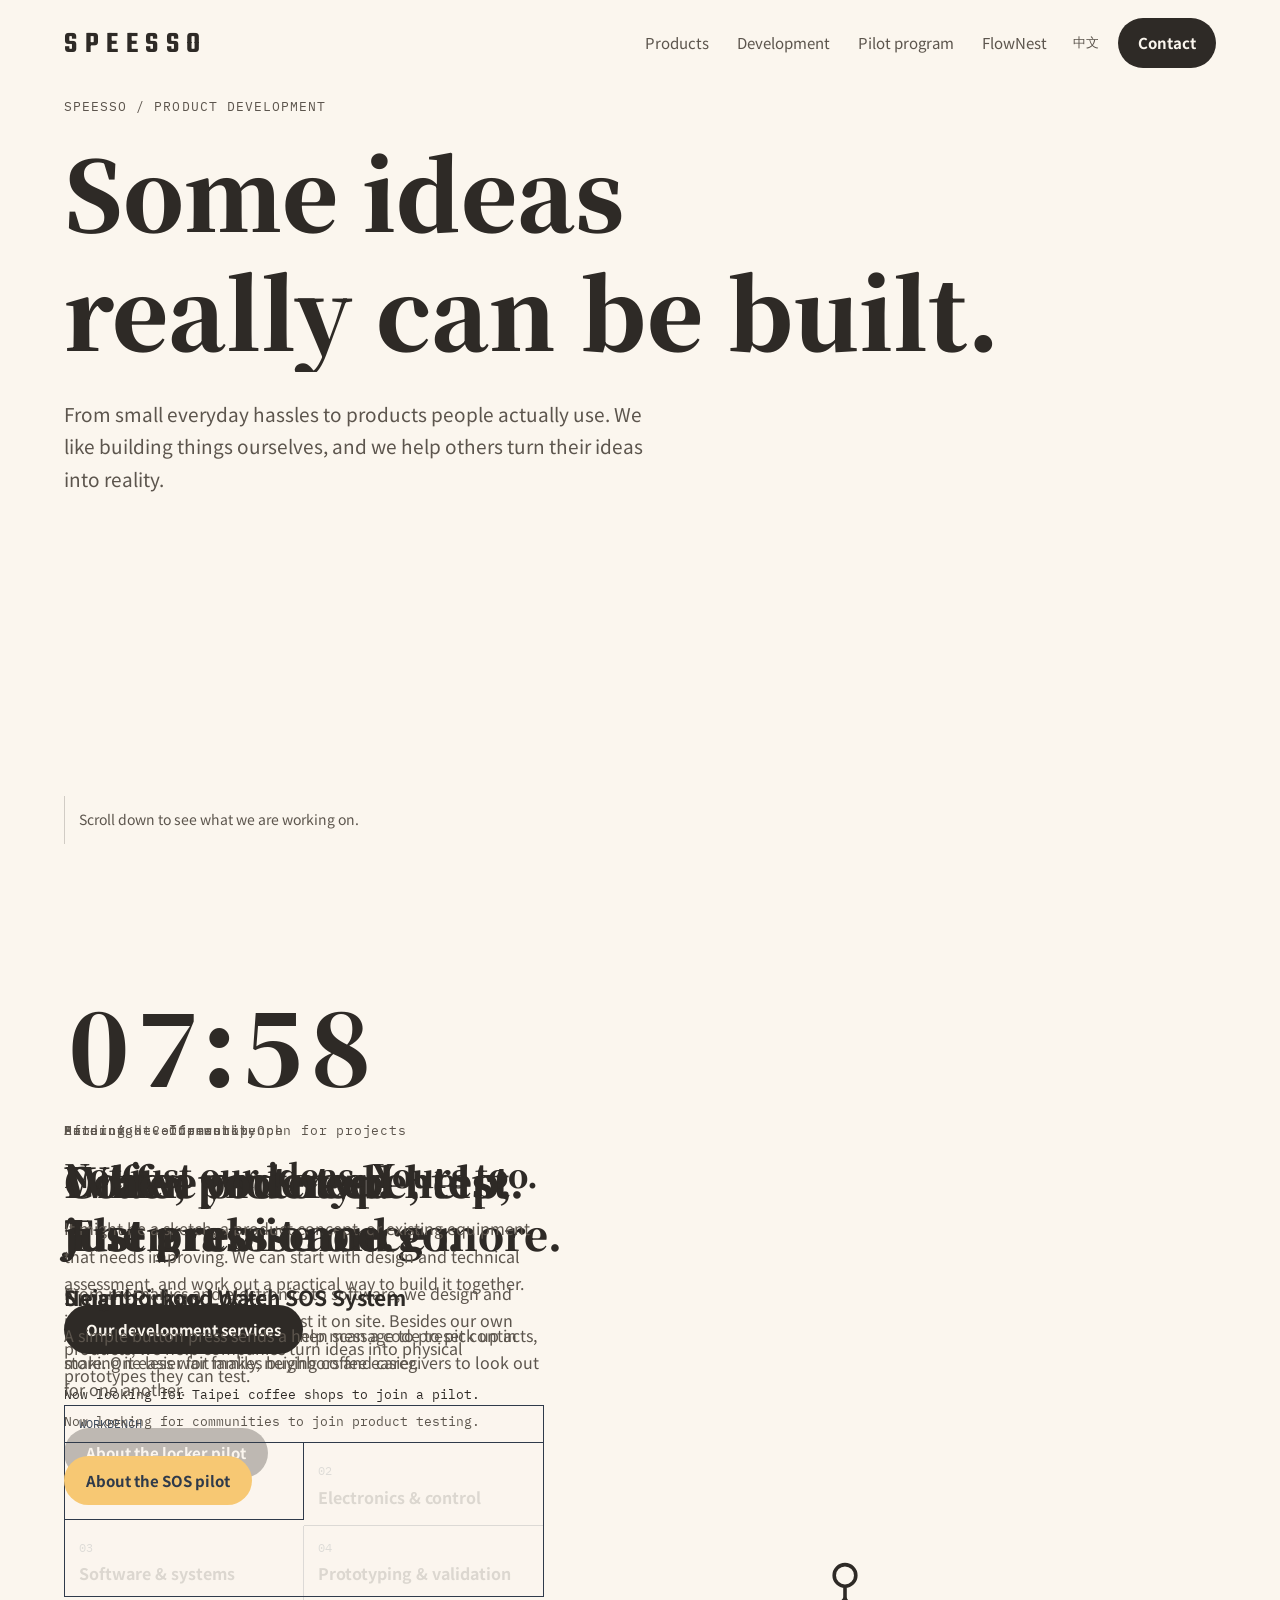
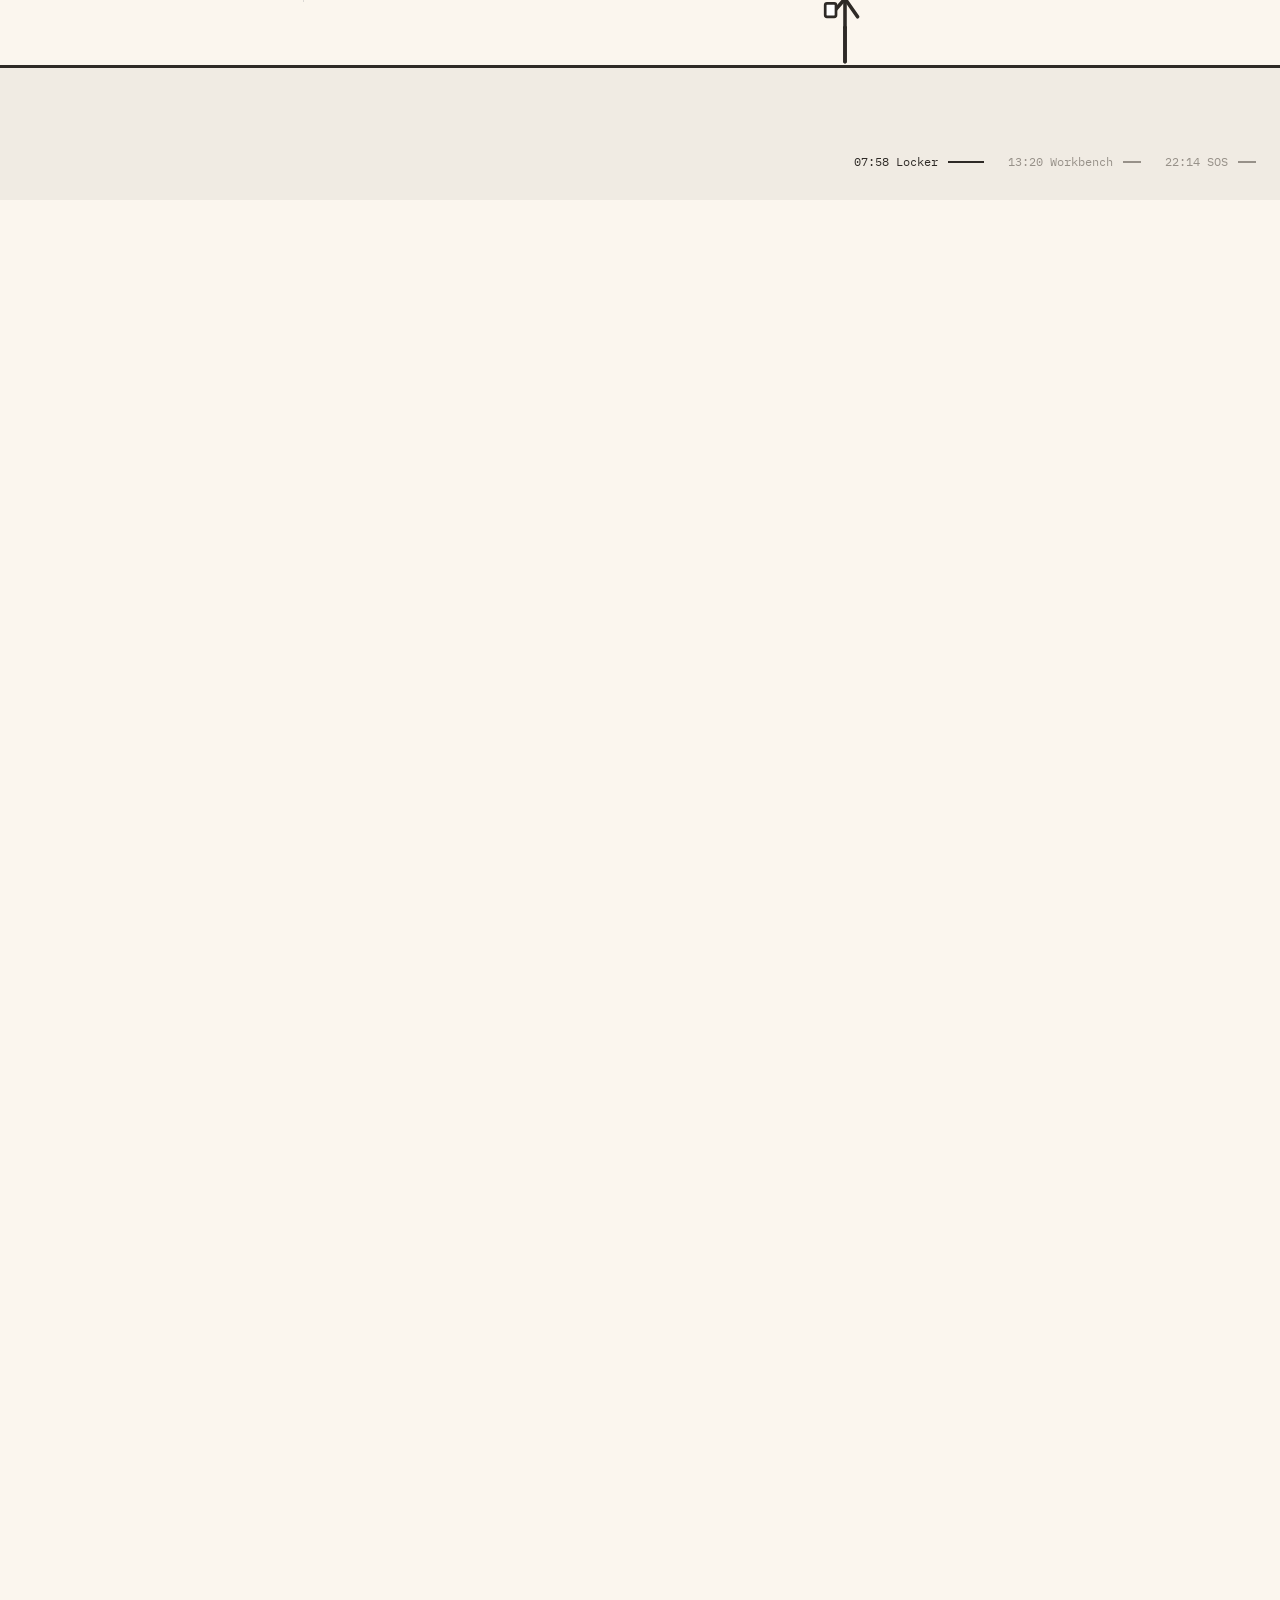
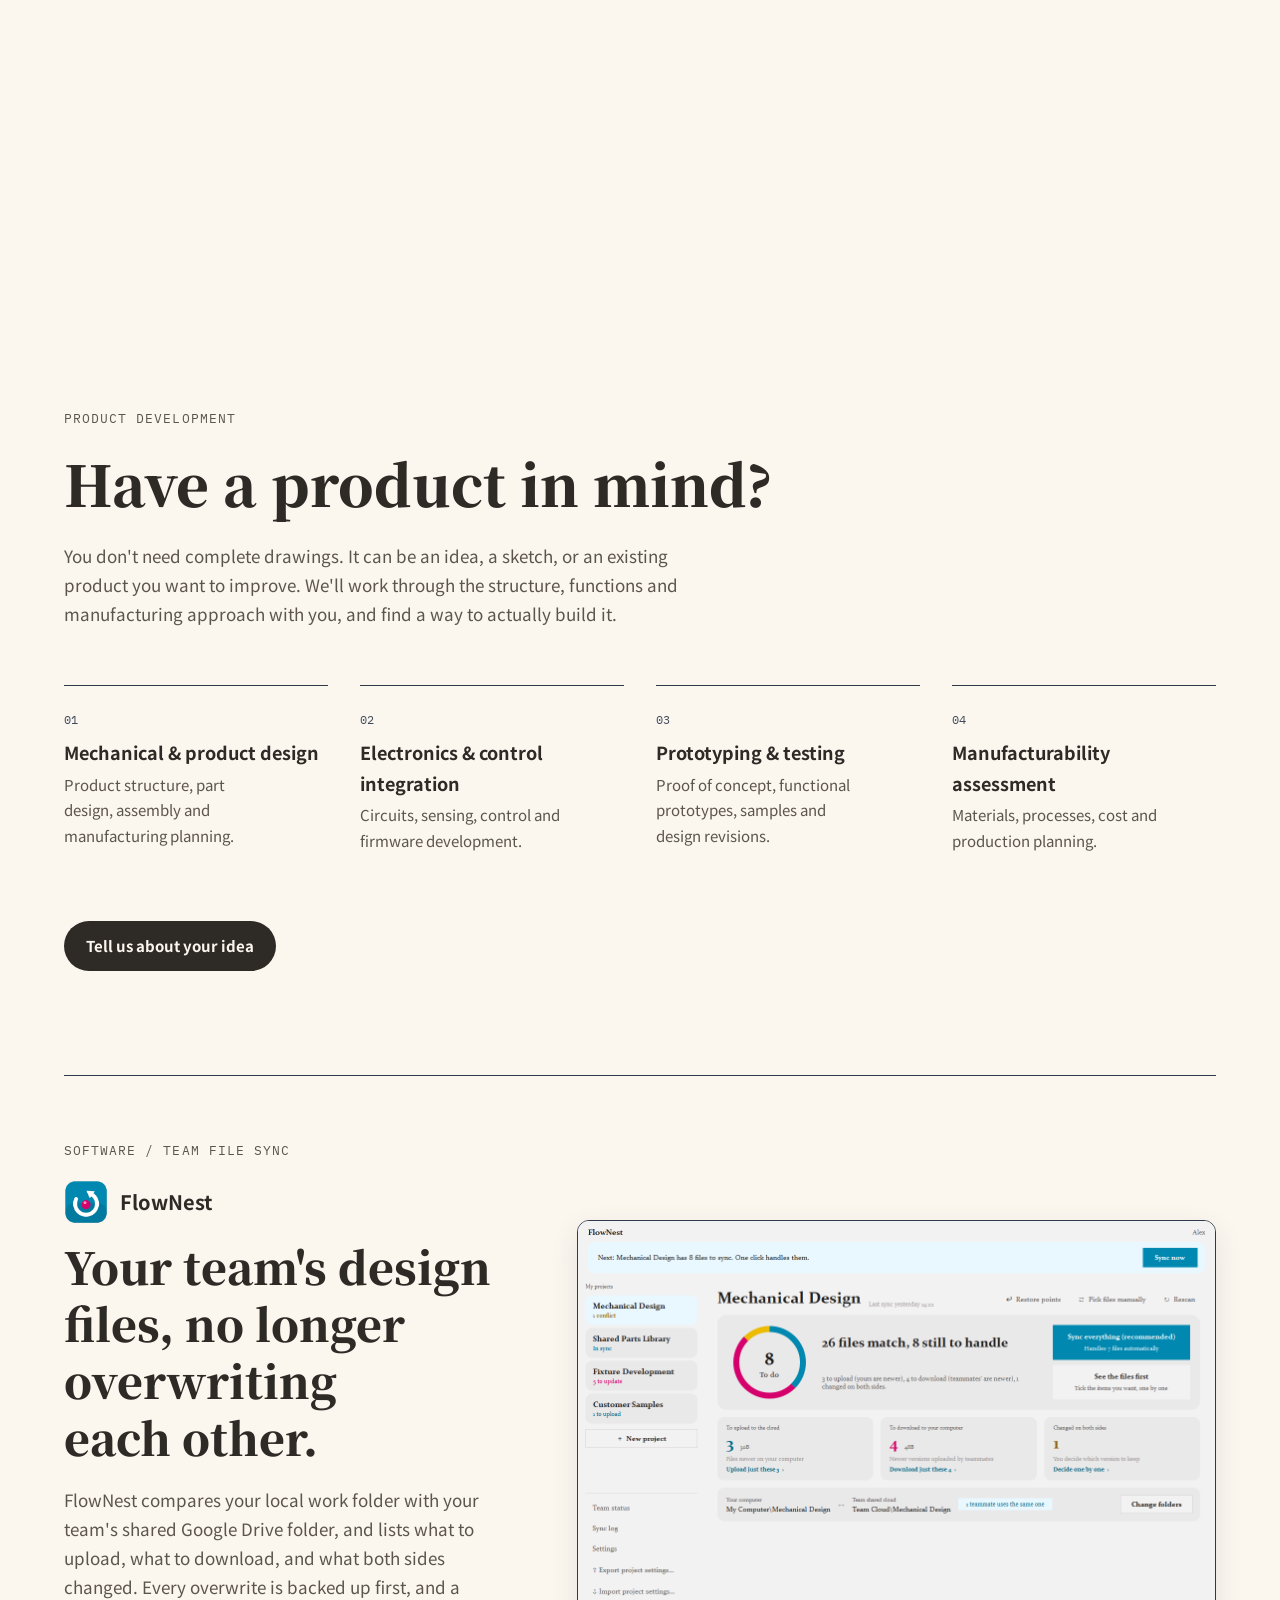
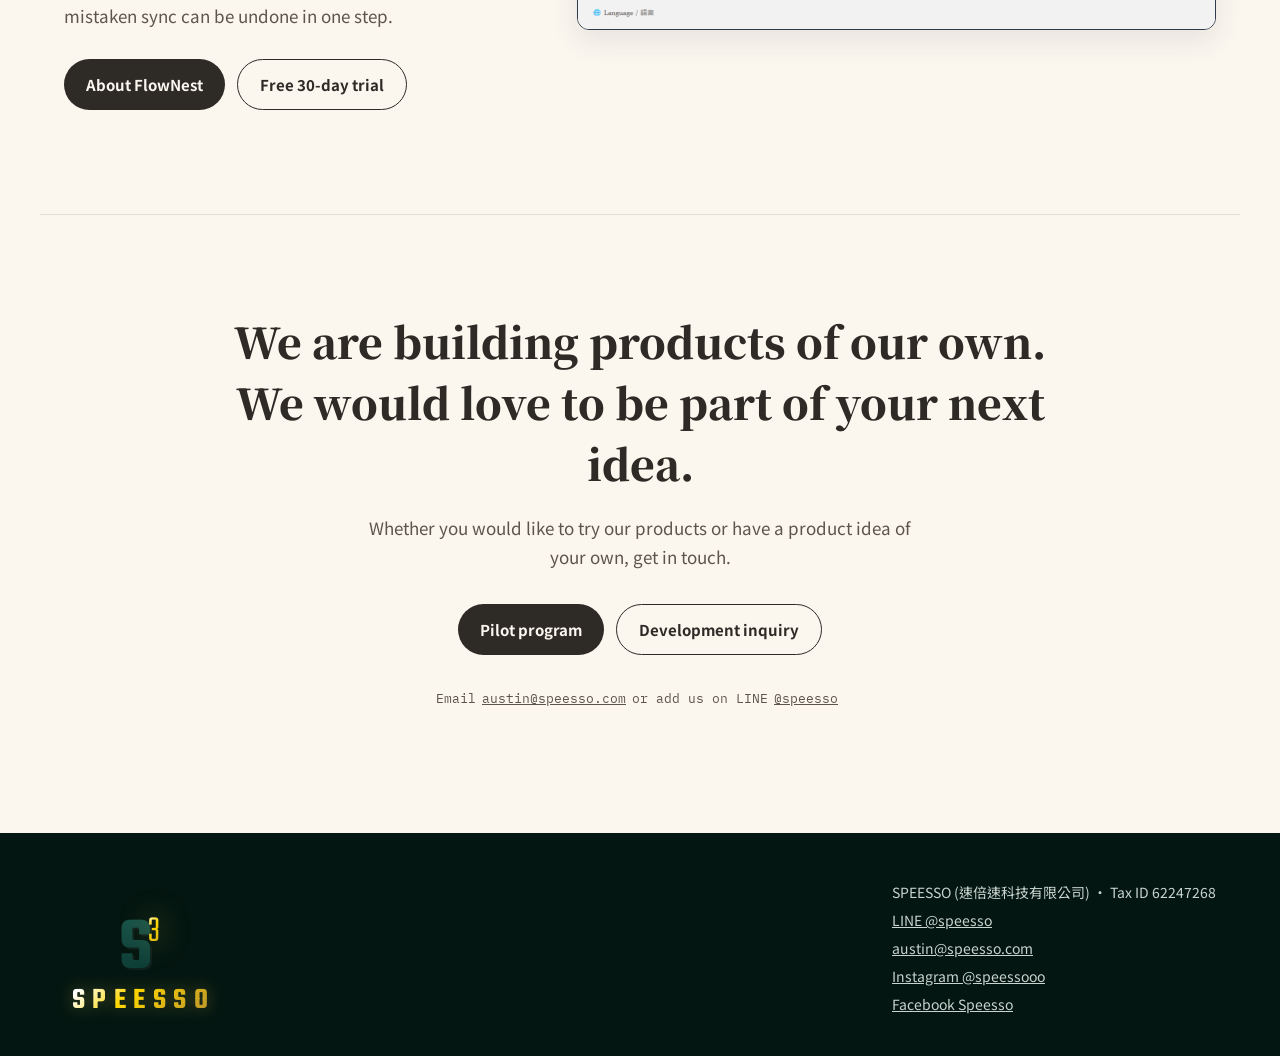
==== en/index.html @ 49be6b18 "新增 FlowNest 產品頁與使用方法頁（中英文） - 新增 flownest.html（產品介紹、免費試用 30 天申請）與 flownest-guide.html（快速上手），英文版在 /en/" ====
<!doctype html>
<html lang="en">
<head>
<meta charset="utf-8">
<meta name="viewport" content="width=device-width, initial-scale=1">
<title>SPEESSO | Product Development</title>
<meta name="description" content="SPEESSO is a product development company. We build our own smart pickup locker and Neighborhood Watch SOS System, and help companies with mechanical design, electronics and prototyping.">
<link rel="preconnect" href="https://fonts.googleapis.com">
<link rel="preconnect" href="https://fonts.gstatic.com" crossorigin>
<link href="https://fonts.googleapis.com/css2?family=Noto+Serif+TC:wght@500;900&family=Noto+Sans+TC:wght@400;700&family=DM+Serif+Display&family=IBM+Plex+Mono:wght@400;600&family=Teko:wght@300;600&display=swap" rel="stylesheet">
<link rel="stylesheet" href="../assets/site.css">
<link rel="icon" type="image/svg+xml" href="../favicon.svg">
<link rel="alternate" hreflang="zh-Hant" href="https://speesso.com/">
<link rel="alternate" hreflang="en" href="https://speesso.com/en/">
<link rel="alternate" hreflang="x-default" href="https://speesso.com/">
<meta property="og:title" content="SPEESSO | Product Development">
<meta property="og:description" content="SPEESSO builds a smart pickup locker and a Neighborhood Watch SOS System, and helps companies with mechanical design, electronics and prototyping.">
<meta property="og:type" content="website">
<meta property="og:url" content="https://speesso.com/en/">
<style>
  /* L6：走一段路 — 線條小人從咖啡店（07:58）走到工作室（13:20），再走回社區（22:14）。
     三種模式：
       html.anim          一般動畫：往下捲＝小人往前走，街景跟著捲動
       html.anim.calm     溫和版（系統「減少動態」）：內容一樣依序出現，只淡入淡出，街景不滑動、小人不走路
       html（無 class）   沒有 JS：三段直排，插圖放在各段文字下面 */
  :root { --bg: var(--paper); --fg: var(--ink); --fg2: var(--ink-2); --ease: cubic-bezier(.2, .7, .1, 1); }
  html.is-dark { --fg: var(--night-text); --fg2: var(--night-2); }
  body { background: var(--bg); color: var(--fg); }

  /* 導覽 */
  .top { position: fixed; inset: 0 0 auto 0; z-index: 20; background: var(--bg); transition: color .4s; }
  .top .logo { color: var(--fg); }
  .top .nav, .top .nav-links { flex-wrap: nowrap; }
  .top .nav-links a { color: var(--fg2); }
  .top .nav-links a.btn-ink { background: var(--fg); color: var(--bg); }
  html.is-dark .top .nav-links a.btn-ink { background: var(--gold); color: var(--night); }
  @media (max-width: 860px) { .top .nav-links a.hide-md { display: none; } }
  @media (max-width: 480px) { .top .logo { font-size: 26px; } .top .nav-links a.hide-sm { display: none; } }
  .progress { position: absolute; left: 0; right: 0; bottom: 0; height: 2px; }
  .progress i { display: block; height: 100%; background: var(--gold); transform-origin: left; transform: scaleX(0); }

  /* 1. 開場 */
  .intro { min-height: 100svh; display: flex; flex-direction: column; justify-content: center; padding-top: 96px; padding-bottom: 56px; }
  .intro .eyebrow { font-family: var(--mono); font-size: 13px; letter-spacing: .08em; color: var(--fg2); }
  .intro h1 { margin: 0; font-family: var(--serif); font-weight: 900; font-size: clamp(42px, 7.6vw, 96px); line-height: 1.18; }
  .intro h1 .ln { display: block; overflow: hidden; padding-bottom: .06em; }
  .intro h1 .ln > span { display: inline-block; }
  .intro .sub { margin: 26px 0 0; max-width: 600px; font-size: clamp(17px, 1.6vw, 19px); color: var(--fg2); }
  .cue { margin-top: auto; padding-top: 48px; display: flex; align-items: center; gap: 14px; font-size: 14px; color: var(--fg2); }
  .cue .bar { width: 1px; height: 48px; background: rgba(46, 42, 38, .2); position: relative; overflow: hidden; }
  .cue .bar::after { content: ""; position: absolute; left: 0; top: -40%; width: 1px; height: 40%; background: var(--fg); animation: cue 2.2s var(--ease) infinite; }
  @keyframes cue { to { top: 100%; } }
  html.anim .intro h1 .ln > span { transform: translateY(110%); animation: rise 1.1s var(--ease) forwards; }
  html.anim .intro h1 .ln:nth-child(2) > span { animation-delay: .18s; }
  html.anim .intro .eyebrow, html.anim .intro .sub, html.anim .cue { opacity: 0; animation: fade 1s var(--ease) forwards; }
  html.anim .intro .eyebrow { animation-delay: .05s; }
  html.anim .intro .sub { animation-delay: .55s; }
  html.anim .cue { animation-delay: .9s; }
  @keyframes rise { to { transform: none; } }
  @keyframes fade { from { opacity: 0; transform: translateY(12px); } to { opacity: 1; transform: none; } }
  @keyframes op { from { opacity: 0; } to { opacity: 1; } }

  /* 2. 三段文字（靜態預設：直排） */
  .ch { padding: 72px 24px; }
  .ch-in { max-width: 1200px; margin: 0 auto; display: grid; grid-template-columns: repeat(auto-fit, minmax(min(100%, 380px), 1fr)); gap: 32px 64px; align-items: center; }
  .ch-time { margin: 0 0 8px; font-family: var(--num); font-size: clamp(64px, 9vw, 112px); line-height: 1; }
  .ch-1 { background: var(--latte); }
  .ch-2 { background: var(--sheet); }
  .ch-3 { background: var(--night); color: var(--night-text); }
  .ch-3 .ch-time { color: var(--gold); }
  .when { margin: 0 0 12px; font-family: var(--mono); font-size: 13px; letter-spacing: .06em; color: var(--fg2); }
  .ch-3 .when, .ch-3 .fact, .ch-3 .desc, .ch-3 .spec { color: var(--night-2); }
  .scene { margin: 0 0 20px; font-family: var(--serif); font-weight: 900; font-size: clamp(28px, 3.2vw, 42px); line-height: 1.3; }
  .scene.sm { font-size: clamp(24px, 2.6vw, 32px); }
  .ch h2 { margin: 0 0 6px; font-size: clamp(18px, 1.8vw, 21px); }
  .desc { margin: 0 0 8px; font-size: 16px; color: var(--fg2); max-width: 480px; }
  .spec { margin: 0 0 8px; font-size: 14px; color: var(--fg2); max-width: 480px; }
  .fact { margin: 8px 0 22px; font-family: var(--mono); font-size: 13px; }
  .txt-b { margin-top: 32px; }
  .scene-src { display: flex; justify-content: center; }
  .scene-src svg { width: min(100%, 460px); height: auto; }

  /* 工作桌四項 */
  .bench { width: min(100%, 480px); margin: 16px 0 0; border: 1px solid var(--line); background: rgba(251, 246, 238, .7); }
  .bench .tb { display: flex; justify-content: space-between; padding: 8px 14px; border-bottom: 1px solid var(--line); font-family: var(--mono); font-size: 12px; color: var(--mono-ink); }
  .bench ul { list-style: none; margin: 0; padding: 0; display: grid; grid-template-columns: 1fr 1fr; }
  .bench li { padding: 12px 14px 14px; border-right: 1px solid var(--line); border-bottom: 1px solid var(--line); display: flex; flex-direction: column; gap: 2px; transition: opacity .6s var(--ease), transform .6s var(--ease); }
  .bench li:nth-child(2n) { border-right: 0; }
  .bench li:nth-child(n+3) { border-bottom: 0; }
  .bench .no { font-family: var(--mono); font-size: 12px; color: var(--mono-ink); }
  .bench b { font-size: 16px; color: var(--ink); }
  .bench span:last-child { font-size: 13px; line-height: 1.5; color: var(--ink-2); }

  /* 街景插圖（線條，跟著前景色變） */
  .sc path, .sc rect, .sc circle { fill: none; stroke: currentColor; stroke-width: 3; stroke-linecap: round; stroke-linejoin: round; }
  .sc text { fill: currentColor; font: 700 22px var(--sans); text-anchor: middle; stroke: none; }
  .sc .gold { fill: var(--gold); }
  .sc .paper { fill: var(--paper); }
  .sc .win { fill: var(--gold); fill-opacity: 0; transition: fill-opacity .8s; }
  .ch-3 .sc .win, html.is-dark .sc .win { fill-opacity: 1; }
  .sc .cell-door { fill: var(--paper); transform-origin: 312px 146px; transition: transform .8s var(--ease); }
  .sc .cell-glow { fill: var(--gold); transition: opacity .6s; }
  .sc .cell-cup { fill: #fff; transition: opacity .5s; }
  .sc .proto { transition: fill .6s; }
  .sc .sos-btn { fill: var(--gold); }
  .sc .ring { stroke: var(--gold); stroke-width: 2; opacity: 0; transform-box: fill-box; transform-origin: center; }
  .sc .ln { stroke: var(--gold); stroke-width: 2.5; stroke-dasharray: 1; stroke-dashoffset: 0; transition: stroke-dashoffset .9s var(--ease); }
  .sc .pill rect { fill: var(--gold); stroke: none; }
  .sc .pill text { fill: var(--night); font-size: 15px; }
  .sc .pill { transition: opacity .5s .5s; }

  /* 3. 設計開發 */
  .dev { padding-top: 128px; padding-bottom: 104px; }
  .dev, .close { scroll-margin-top: 40px; }
  .dev .k { margin: 0 0 18px; font-family: var(--mono); font-size: 13px; letter-spacing: .08em; color: var(--fg2); }
  .dev h2 { margin: 0; font-family: var(--serif); font-weight: 900; font-size: clamp(32px, 4.6vw, 56px); line-height: 1.25; }
  .dev .lead { margin: 24px 0 0; max-width: 640px; font-size: 17px; color: var(--fg2); }
  .dev-list { list-style: none; margin: 56px 0 44px; padding: 0; display: grid; grid-template-columns: repeat(auto-fit, minmax(min(100%, 240px), 1fr)); gap: 0 32px; }
  .dev-list li { border-top: 1px solid var(--line); padding: 18px 0 24px; }
  .dev-list .no { font-family: var(--mono); font-size: 12px; color: var(--mono-ink); }
  .dev-list b { display: block; margin: 6px 0 4px; font-size: 18px; }
  .dev-list p { margin: 0; font-size: 15px; color: var(--fg2); }

  /* 3b. FlowNest（自有軟體） */
  .fnb { padding-top: 0; padding-bottom: 104px; scroll-margin-top: 40px; }
  .fnb-in { display: grid; grid-template-columns: minmax(0, 5fr) minmax(0, 7fr); gap: 32px 56px; align-items: center; border-top: 1px solid var(--line); padding-top: 64px; }
  .fnb .k { margin: 0 0 18px; font-family: var(--mono); font-size: 13px; letter-spacing: .08em; color: var(--fg2); }
  .fnb-name { display: flex; align-items: center; gap: 12px; margin: 0 0 14px; font-size: 20px; }
  .fnb-name img { width: 44px; height: 44px; border-radius: 11px; }
  .fnb h2 { margin: 0; font-family: var(--serif); font-weight: 900; font-size: clamp(28px, 3.6vw, 44px); line-height: 1.3; }
  .fnb .lead { margin: 20px 0 0; max-width: 520px; font-size: 17px; color: var(--fg2); }
  .fnb .acts { display: flex; flex-wrap: wrap; gap: 12px; margin-top: 28px; }
  .fnb .acts .btn { margin: 0; }
  .fnb-shot { margin: 0; }
  .fnb-shot img { display: block; width: 100%; height: auto; background: #F2F2F1; border: 1px solid var(--line); border-radius: 12px; box-shadow: 0 10px 28px rgba(47, 58, 74, .10); }
  @media (max-width: 899px) { .fnb-in { grid-template-columns: minmax(0, 1fr); padding-top: 48px; } }

  /* 4. 收尾 */
  .close { padding-top: 96px; padding-bottom: 112px; text-align: center; border-top: 1px solid rgba(46, 42, 38, .12); }
  .close h2.big { margin: 0 auto; max-width: 820px; font-family: var(--serif); font-weight: 900; font-size: clamp(26px, 3.6vw, 42px); line-height: 1.45; }
  .close .sub { margin: 20px auto 0; max-width: 560px; color: var(--fg2); font-size: 17px; }
  .close .acts { margin-top: 32px; }
  .close .line-id { margin: 22px 0 0; font-family: var(--mono); font-size: 13px; color: var(--fg2); }
  .close .line-id a { display: inline-flex; align-items: center; min-height: 44px; padding: 0 6px; }
  .rv { transition: opacity 1s var(--ease), transform 1s var(--ease); }
  html.anim .rv:not(.in) { opacity: 0; transform: translateY(24px); }

  /* ===== 動畫模式（含溫和版） ===== */
  html:not(.anim) .clock, html:not(.anim) .rail, html:not(.anim) .street { display: none; }
  html.anim .tale { height: 820vh; position: relative; }
  html.anim .stage { position: sticky; top: 0; height: 100svh; overflow: hidden;
    --gh: 15svh; --wx: 66vw; --sw: min(520px, 42vw); }
  html.anim .stage-in { position: relative; z-index: 2; max-width: 1200px; height: 100%; margin: 0 auto; padding: 96px 24px 84px; display: grid; grid-template-columns: 1fr; grid-template-rows: auto 1fr; pointer-events: none; }
  html.anim .stage-in a { pointer-events: auto; }
  html.anim .clock { grid-area: 1 / 1; justify-self: start; margin: 0; font-family: var(--num); font-size: clamp(64px, 9vw, 128px); line-height: .9; transition: color .5s; }
  html.is-dark .clock { color: var(--gold); }
  .clock .d { display: inline-block; width: .6em; text-align: center; }
  html.anim .ch-time, html.anim .scene-src { display: none; }
  html.anim .ch { grid-area: 2 / 1; padding: 0; background: none; color: inherit; align-self: start; padding-top: 20px; visibility: hidden; transition: visibility 0s .6s; }
  html.anim .ch.on { visibility: visible; transition: visibility 0s 0s; }
  html.anim .ch-in { display: block; margin: 0; max-width: min(480px, 42vw); }
  html.anim .ch .txt > * { opacity: 0; transform: translateY(22px); transition: opacity .6s var(--ease), transform .6s var(--ease); }
  html.anim .ch.on .txt > * { opacity: 1; transform: none; transition-duration: .9s; }
  html.anim .ch.on .txt > :nth-child(2) { transition-delay: .08s; }
  html.anim .ch.on .txt > :nth-child(3) { transition-delay: .16s; }
  html.anim .ch.on .txt > :nth-child(4) { transition-delay: .22s; }
  html.anim .ch.on .txt > :nth-child(5) { transition-delay: .28s; }
  html.anim .ch.on .txt > :nth-child(6) { transition-delay: .34s; }
  html.anim .ch.on .txt > :nth-child(7) { transition-delay: .40s; }
  html.anim .ch-3 .when, html.anim .ch-3 .fact, html.anim .ch-3 .desc, html.anim .ch-3 .spec { color: var(--fg2); }
  /* 13:20：四項依序亮起；w5 後換成「你的也可以」 */
  html.anim .bench li { opacity: .15; transform: translateY(6px); }
  html.anim .stage.w1 .bench li:nth-child(1), html.anim .stage.w2 .bench li:nth-child(2), html.anim .stage.w3 .bench li:nth-child(3), html.anim .stage.w4 .bench li:nth-child(4) { opacity: 1; transform: none; }
  html.anim .txt-stack { display: grid; }
  html.anim .txt-stack > .txt { grid-area: 1 / 1; margin: 0; }
  html.anim .stage:not(.w5) .ch-2.on .txt-b > * { opacity: 0; transform: translateY(22px); transition-delay: 0s; }
  html.anim .stage.w5 .ch-2.on .txt-a > * { opacity: 0; transform: translateY(-16px); transition-duration: .5s; transition-delay: 0s; }
  html.anim .stage:not(.w5) .ch-2 .txt-b, html.anim .stage.w5 .ch-2 .txt-a { visibility: hidden; transition: visibility 0s .6s; }

  /* 街：地面、街景、小人 */
  .street { position: absolute; inset: 0; z-index: 1; color: var(--fg); transition: color .5s; }
  .ground { position: absolute; left: 0; right: 0; bottom: 0; height: var(--gh); border-top: 3px solid currentColor; background: rgba(46, 42, 38, .05); }
  html.is-dark .ground { background: rgba(0, 0, 0, .12); }
  .track { position: absolute; left: 0; bottom: var(--gh); width: 300vw; display: flex; align-items: flex-end; transform: translateX(calc(var(--q, 0) * -200vw)); will-change: transform; }
  .stop { width: 100vw; flex: none; display: flex; align-items: flex-end; padding-left: calc(var(--wx) - var(--sw) / 2); }
  .stop svg { width: var(--sw); height: auto; display: block; overflow: visible; }
  .walker { position: absolute; left: var(--wx); bottom: var(--gh); width: 54px; margin-left: -27px; z-index: 2; }
  .walker svg { width: 100%; height: auto; display: block; overflow: visible; }
  .walker .w { fill: none; stroke: currentColor; stroke-width: 4; stroke-linecap: round; }
  .walker .head { fill: var(--bg); stroke: currentColor; stroke-width: 4; }
  .walker .hcup { fill: #fff; stroke: currentColor; stroke-width: 3; opacity: 0; transition: opacity .4s; }
  .stage.cup .walker .hcup { opacity: 1; }
  .walker .leg1, .walker .leg2, .walker .bodyg { transform-origin: 30px 74px; }
  .walker.walking .leg1 { animation: swing .44s ease-in-out infinite alternate; }
  .walker.walking .leg2 { animation: swing .44s ease-in-out infinite alternate-reverse; }
  .walker.walking .bodyg { animation: bob .22s ease-in-out infinite alternate; }
  .walker.back svg { transform: scaleX(-1); }
  @keyframes swing { from { transform: rotate(-24deg); } to { transform: rotate(24deg); } }
  @keyframes bob { to { transform: translateY(-2px); } }

  /* 07:58 咖啡店：k3 放入亮燈 → k4 開門、杯子到手上 */
  html.anim .sc .cell-glow, html.anim .sc .cell-cup { opacity: 0; }
  html.anim .stage.k3 .sc .cell-glow, html.anim .stage.k3:not(.k4) .sc .cell-cup { opacity: 1; }
  html.anim .stage.k4 .sc .cell-door { transform: scaleX(.18); }
  html.anim .stage.k4 .sc .cell-glow { opacity: .55; }
  /* 13:20 工作室：桌上的原型亮起 */
  html.anim .sc .proto { fill: none; }
  html.anim .stage.w1 .sc .proto { fill: var(--gold); }
  /* 22:14 社區：n1 按下發出波紋 → n2～n4 三條線依序連到家人、鄰居、照護者 */
  html.anim .sc .ln { stroke-dashoffset: 1; }
  html.anim .sc .pill { opacity: 0; }
  html.anim .stage.n2 .sc .l1, html.anim .stage.n3 .sc .l2, html.anim .stage.n4 .sc .l3 { stroke-dashoffset: 0; }
  html.anim .stage.n2 .sc .p1, html.anim .stage.n3 .sc .p2, html.anim .stage.n4 .sc .p3 { opacity: 1; }
  html.anim .stage.n1 .sc .ring { animation: ring 2.4s var(--ease) infinite; }
  html.anim .stage.n1 .sc .ring:nth-of-type(2) { animation-delay: .8s; }
  html.anim .stage.n1 .sc .ring:nth-of-type(3) { animation-delay: 1.6s; }
  @keyframes ring { 0% { opacity: .9; transform: scale(1); } 100% { opacity: 0; transform: scale(3.2); } }

  /* 桌機：咖啡店上方的手機對話 */
  .pop { position: absolute; z-index: 3; left: calc(var(--wx) - 150px); bottom: calc(var(--gh) + var(--sw) * .625 + 18px); width: 300px; opacity: 0; transform: translateY(14px); transition: opacity .5s var(--ease), transform .5s var(--ease); }
  .stage.chat-on .pop { opacity: 1; transform: none; }
  .chat { max-height: calc(100svh - var(--gh) - var(--sw) * .625 - 120px); padding: 12px; display: flex; flex-direction: column; justify-content: flex-end; gap: 8px; overflow: hidden; border: 3px solid var(--ink); border-radius: 22px; background: #EFE6D8; color: var(--ink); }
  .chat .hd { align-self: center; margin-bottom: 2px; font-size: 12px; font-weight: 700; color: var(--ink-3); }
  .bub { max-width: 86%; padding: 8px 12px; border-radius: 16px; font-size: 14px; line-height: 1.5; opacity: 0; transform: translateY(8px); transition: opacity .4s var(--ease), transform .4s var(--ease); }
  .bub.me { align-self: flex-end; background: var(--ink); color: var(--paper); border-bottom-right-radius: 5px; }
  .bub.sys { align-self: flex-start; background: #fff; border-bottom-left-radius: 5px; }
  .stage.k1 .m1, .stage.k2 .m2, .stage.k3 .m3, .stage.k5 .m4 { opacity: 1; transform: none; }
  .pop::after { content: ""; position: absolute; left: 50%; bottom: -12px; width: 18px; height: 18px; margin-left: -9px; background: #EFE6D8; border-right: 3px solid var(--ink); border-bottom: 3px solid var(--ink); transform: rotate(45deg); }
  @media (max-width: 899px), (max-height: 699px) { .pop { display: none; } }

  /* 時段導引（桌機右下） */
  .rail { position: absolute; right: 24px; bottom: 16px; display: flex; gap: 24px; z-index: 4; }
  .rail a { display: flex; align-items: center; justify-content: flex-end; gap: 10px; min-height: 44px; font-family: var(--mono); font-size: 12px; color: var(--fg2); text-decoration: none; opacity: .6; transition: opacity .3s; }
  .rail a::after { content: ""; width: 18px; height: 2px; background: currentColor; transition: width .3s var(--ease); }
  .rail a.on { opacity: 1; color: var(--fg); }
  .rail a.on::after { width: 36px; }

  /* 矮的桌機螢幕：收掉工作桌的小字與規格行，避免壓到地面 */
  @media (min-width: 900px) and (max-height: 860px) {
    html.anim .bench span:last-child, html.anim .spec { display: none; }
    html.anim .clock { font-size: clamp(56px, min(9vw, 12svh), 128px); }
    html.anim .stage-in { padding-top: 80px; }
    html.anim .ch { padding-top: 8px; }
  }

  /* 英文字數較多：桌機文字欄放寬一點，較矮的螢幕收掉工作桌小字與規格行 */
  html[lang="en"].anim .ch-in { max-width: min(540px, 40vw); }
  @media (min-width: 900px) and (max-height: 980px) {
    html[lang="en"].anim .bench span:last-child, html[lang="en"].anim .spec { display: none; }
  }
  @media (min-width: 900px) and (max-height: 800px) {
    html[lang="en"].anim .txt-a .desc { display: none; }
  }

  /* 手機：文字在上、街景在下 */
  @media (max-width: 899px) {
    html.anim .stage { --gh: 14svh; --wx: 50vw; --sw: min(88vw, 52svh); }
    html.anim .stage-in { padding: 80px 20px 24px; }
    html.anim .clock { font-size: clamp(56px, 17vw, 84px); }
    html.anim .ch { padding-top: 12px; }
    html.anim .ch-in { max-width: none; }
    html.anim .scene { font-size: 25px; margin-bottom: 10px; }
    html.anim .scene.sm { font-size: 22px; }
    html.anim .desc { font-size: 15px; margin-bottom: 4px; }
    html.anim .spec, html.anim .bench { display: none; }
    html.anim .when { margin-bottom: 6px; }
    html.anim .fact { margin: 4px 0 12px; }
    .rail { display: none; }
  }
  @media (max-width: 899px) and (max-height: 760px) {
    html.anim .stage { --sw: min(88vw, 42svh); }
    html.anim .desc { display: none; }
  }

  /* 溫和版（系統「減少動態」）：不滑動、不走路，只淡入淡出 */
  html.calm .intro h1 .ln > span { transform: none; opacity: 0; animation: op 1s ease forwards; }
  html.calm .intro .eyebrow, html.calm .intro .sub, html.calm .cue { animation-name: op; }
  html.calm .cue .bar::after { animation: none; top: 30%; }
  html.calm .ch .txt > *, html.calm .bench li, html.calm .bub, html.calm .pop, html.calm .rv:not(.in) { transform: none !important; }
  html.calm .track { width: 100vw; transform: none; height: calc(var(--sw) * .625); }
  html.calm .stop { position: absolute; left: 0; bottom: 0; opacity: 0; transition: opacity .9s ease; }
  html.calm .stop.cur { opacity: 1; }
  html.calm .walker { transition: opacity .5s; }
  html.calm .stage.walk .walker { opacity: 0; }
  html.calm .sc .cell-door { transition: none; }
  html.calm .stage.n1 .sc .ring { animation: none; opacity: .5; transform: scale(2); }
  html.calm .stage.n1 .sc .ring:nth-of-type(2) { opacity: .25; transform: scale(3); }
</style>
</head>
<body>

<header class="top">
  <nav class="wrap nav" aria-label="Main menu">
    <a class="logo" href="#">SPEESSO</a>
    <div class="nav-links">
      <a class="hide-md" href="#ch1">Products</a>
      <a class="hide-sm" href="#dev">Development</a>
      <a class="hide-md" href="partners.html">Pilot program</a>
      <a class="hide-md" href="#flownest">FlowNest</a>
      <a class="lang" href="../" lang="zh-Hant" hreflang="zh-Hant">中文</a>
      <a class="btn btn-ink" href="#contact">Contact</a>
    </div>
  </nav>
  <div class="progress" aria-hidden="true"><i></i></div>
</header>

<main>
  <section class="wrap intro">
    <p class="eyebrow">SPEESSO / PRODUCT DEVELOPMENT</p>
    <h1><span class="ln"><span>Some ideas</span></span><span class="ln"><span>really can be built.</span></span></h1>
    <p class="sub">From small everyday hassles to products people actually use. We like building things ourselves, and we help others turn their ideas into reality.</p>
    <div class="cue" aria-hidden="true"><span class="bar"></span>Scroll down to see what we are working on.</div>
  </section>

  <section class="tale" id="story">
    <div class="stage">
      <div class="street" aria-hidden="true">
        <div class="track"></div>
        <div class="ground"></div>
        <div class="walker">
          <svg viewBox="0 0 60 116">
            <g class="bodyg">
              <circle class="head" cx="30" cy="16" r="12"/>
              <path class="w" d="M30 30 V74"/>
              <path class="w" d="M30 42 L16 62"/>
              <path class="w" d="M30 42 L44 58"/>
              <rect class="hcup" x="40" y="47" width="12" height="15" rx="2"/>
            </g>
            <path class="w leg1" d="M30 74 V112"/>
            <path class="w leg2" d="M30 74 V112"/>
          </svg>
        </div>
        <div class="pop">
          <div class="chat">
            <span class="hd">SPEESSO Pickup</span>
            <div class="bub me m1">One large hot latte, please</div>
            <div class="bub sys m2">Order received. Payment complete ✓</div>
            <div class="bub sys m3">Your order is ready in compartment 3. Scan the code in store to pick it up.</div>
            <div class="bub me m4">Got it, thanks!</div>
          </div>
        </div>
      </div>
      <nav class="rail" aria-label="Times of day">
        <a href="#ch1" data-i="0">07:58 Locker</a>
        <a href="#ch2" data-i="1">13:20 Workbench</a>
        <a href="#ch3" data-i="2">22:14 SOS</a>
      </nav>
      <div class="stage-in">
        <p class="clock" aria-hidden="true"><span class="d">0</span><span class="d">7</span>:<span class="d">5</span><span class="d">8</span></p>

        <article class="ch ch-1" id="ch1" data-range="0.05,0.31">
          <div class="ch-in">
            <div class="txt">
              <p class="ch-time">07:58</p>
              <p class="when">Morning · Coffee shop</p>
              <p class="scene">Coffee ordered.<br>Just grab it and go.</p>
              <h2>Smart Pickup Locker</h2>
              <p class="desc">Order and pay ahead on LINE, then scan a code to pick up in store. One less wait makes buying coffee easier.</p>
              <p class="spec">A modular 3-compartment unit that sits on a shelf, so it takes up no floor space.</p>
              <p class="fact">Now looking for Taipei coffee shops to join a pilot.</p>
              <a class="btn btn-ink" href="partners.html#locker">About the locker pilot</a>
            </div>
            <div class="scene-src" aria-hidden="true">
              <svg class="sc" viewBox="0 0 400 250">
                <path d="M40 250 V92 H360 V250"/>
                <path d="M30 92 L48 56 H352 L370 92 Z"/>
                <path d="M30 92 q21 22 42 0 q21 22 42 0 q21 22 42 0 q21 22 42 0 q21 22 42 0 q21 22 42 0 q21 22 42 0 q21 22 46 0"/>
                <text x="200" y="84">COFFEE</text>
                <rect x="66" y="140" width="82" height="60" rx="3"/>
                <path d="M170 250 V146 H230 V250"/>
                <rect class="cell-glow" x="314" y="148" width="26" height="50"/>
                <path class="cell-cup" d="M320 168 L323 192 H331 L334 168 Z"/>
                <rect class="cell-door" x="312" y="146" width="30" height="54"/>
                <rect x="252" y="146" width="90" height="54" rx="3"/>
                <path d="M282 146 V200 M312 146 V200"/>
              </svg>
            </div>
          </div>
        </article>

        <article class="ch ch-2" id="ch2" data-range="0.40,0.645">
          <div class="ch-in">
            <div class="txt-stack">
              <div class="txt txt-a">
                <p class="ch-time">13:20</p>
                <p class="when">Afternoon · Our workbench</p>
                <p class="scene">Draw, prototype, test.<br>Then revise once more.</p>
                <p class="desc">From mechanics and electronics to software, we design and integrate it all ourselves, and test it on site. Besides our own products, we help companies turn ideas into physical prototypes they can test.</p>
                <div class="bench">
                  <div class="tb"><span>WORKBENCH</span><span>4 areas</span></div>
                  <ul>
                    <li><span class="no">01</span><b>Mechanical design</b><span>Product structure, parts, sheet metal and assembly</span></li>
                    <li><span class="no">02</span><b>Electronics &amp; control</b><span>Circuit design, PCB, firmware and control integration</span></li>
                    <li><span class="no">03</span><b>Software &amp; systems</b><span>Interfaces, cloud and hardware connectivity</span></li>
                    <li><span class="no">04</span><b>Prototyping &amp; validation</b><span>Samples, functional tests, manufacturability review</span></li>
                  </ul>
                </div>
              </div>
              <div class="txt txt-b">
                <p class="when">Product development · Open for projects</p>
                <p class="scene sm">Not just our ideas. Yours too.</p>
                <p class="desc">It might be a sketch, a product concept, or existing equipment that needs improving. We can start with design and technical assessment, and work out a practical way to build it together.</p>
                <a class="btn btn-ink" href="#dev">Our development services</a>
              </div>
            </div>
            <div class="scene-src" aria-hidden="true">
              <svg class="sc" viewBox="0 0 400 250">
                <path d="M50 250 V70 H350 V250"/>
                <text x="200" y="56">STUDIO</text>
                <rect x="70" y="100" width="84" height="70" rx="3"/>
                <path d="M84 156 L94 126 L110 120 M110 120 l9 -3 l-2 10 z"/>
                <path d="M172 250 V146 H228 V250"/>
                <rect x="246" y="100" width="88" height="90" rx="3"/>
                <path d="M256 170 H324"/>
                <rect class="proto gold" x="266" y="152" width="22" height="18" rx="2"/>
                <path d="M298 170 V160 H314 V170"/>
              </svg>
            </div>
          </div>
        </article>

        <article class="ch ch-3" id="ch3" data-range="0.745,1.01">
          <div class="ch-in">
            <div class="txt">
              <p class="ch-time">22:14</p>
              <p class="when">Late night · Community</p>
              <p class="scene">When you need help,<br>just press once.</p>
              <h2>Neighborhood Watch SOS System</h2>
              <p class="desc">A simple button press sends a help message to preset contacts, making it easier for family, neighbors and caregivers to look out for one another.</p>
              <p class="spec">For communities that want to set up mutual support and alerts among neighbors.</p>
              <p class="fact">Now looking for communities to join product testing.</p>
              <a class="btn btn-gold" href="partners.html#sos">About the SOS pilot</a>
            </div>
            <div class="scene-src" aria-hidden="true">
              <svg class="sc" viewBox="0 0 400 250">
                <path d="M20 250 V150 L96 92 L172 150 V250"/>
                <rect class="win" x="56" y="160" width="26" height="26"/>
                <rect class="win" x="110" y="160" width="26" height="26"/>
                <path d="M228 250 V132 L304 66 L380 132 V250"/>
                <rect class="win" x="250" y="146" width="28" height="28"/>
                <rect class="win" x="330" y="146" width="28" height="28"/>
                <path d="M286 250 V196 H322 V250"/>
                <path class="ln l1" pathLength="1" d="M342 205 C 300 150 140 120 96 74"/>
                <path class="ln l2" pathLength="1" d="M342 205 C 372 150 330 90 304 48"/>
                <path class="ln l3" pathLength="1" d="M342 205 C 300 196 230 150 200 104"/>
                <circle class="ring" cx="342" cy="214" r="9"/>
                <circle class="ring" cx="342" cy="214" r="9"/>
                <circle class="ring" cx="342" cy="214" r="9"/>
                <circle class="sos-btn" cx="342" cy="214" r="9"/>
                <g class="pill p1"><rect x="56" y="48" width="80" height="26" rx="13"/><text x="96" y="67">Neighbors</text></g>
                <g class="pill p2"><rect x="272" y="22" width="64" height="26" rx="13"/><text x="304" y="41">Family</text></g>
                <g class="pill p3"><rect x="156" y="78" width="88" height="26" rx="13"/><text x="200" y="97">Caregivers</text></g>
              </svg>
            </div>
          </div>
        </article>
      </div>
    </div>
  </section>

  <section class="wrap dev" id="dev">
    <p class="k rv">PRODUCT DEVELOPMENT</p>
    <h2 class="rv">Have a product in mind?</h2>
    <p class="lead rv">You don't need complete drawings. It can be an idea, a sketch, or an existing product you want to improve. We'll work through the structure, functions and manufacturing approach with you, and find a way to actually build it.</p>
    <ul class="dev-list rv">
      <li><span class="no">01</span><b>Mechanical &amp; product design</b><p>Product structure, part design, assembly and manufacturing planning.</p></li>
      <li><span class="no">02</span><b>Electronics &amp; control integration</b><p>Circuits, sensing, control and firmware development.</p></li>
      <li><span class="no">03</span><b>Prototyping &amp; testing</b><p>Proof of concept, functional prototypes, samples and design revisions.</p></li>
      <li><span class="no">04</span><b>Manufacturability assessment</b><p>Materials, processes, cost and production planning.</p></li>
    </ul>
    <a class="btn btn-ink rv" href="mailto:austin@speesso.com">Tell us about your idea</a>
  </section>

  <section class="wrap fnb" id="flownest">
    <div class="fnb-in">
      <div class="fnb-txt rv">
        <p class="k">SOFTWARE / TEAM FILE SYNC</p>
        <p class="fnb-name"><img src="../assets/flownest/icon.png" alt="" width="44" height="44"><b>FlowNest</b></p>
        <h2>Your team's design files, no longer overwriting each other.</h2>
        <p class="lead">FlowNest compares your local work folder with your team's shared Google Drive folder, and lists what to upload, what to download, and what both sides changed. Every overwrite is backed up first, and a mistaken sync can be undone in one step.</p>
        <div class="acts">
          <a class="btn btn-ink" href="flownest.html">About FlowNest</a>
          <a class="btn btn-line" href="flownest.html#trial">Free 30-day trial</a>
        </div>
      </div>
      <figure class="fnb-shot rv"><img src="../assets/flownest/en/project.png" alt="FlowNest project screen" width="1280" height="820" loading="lazy"></figure>
    </div>
  </section>

  <section class="wrap close" id="contact">
    <h2 class="big rv">We are building products of our own.<br>We would love to be part of your next idea.</h2>
    <p class="sub rv">Whether you would like to try our products or have a product idea of your own, get in touch.</p>
    <div class="acts rv">
      <a class="btn btn-ink" href="partners.html">Pilot program</a>
      <a class="btn btn-line" href="mailto:austin@speesso.com">Development inquiry</a>
    </div>
    <p class="line-id rv">Email<a href="mailto:austin@speesso.com">austin@speesso.com</a>or add us on LINE<a href="https://line.me/R/ti/p/@speesso">@speesso</a></p>
  </section>
</main>

<footer class="footer">
  <div class="wrap">
    <a class="lockup" href="#" aria-label="SPEESSO home">
      <span class="s3" aria-hidden="true"><span class="s-part">S</span><span class="sup-3">3</span></span>
      <span class="brand-text">SPEESSO</span>
    </a>
    <div class="info">
      <span>SPEESSO (速倍速科技有限公司) · Tax ID 62247268</span>
      <a href="https://line.me/R/ti/p/@speesso">LINE @speesso</a>
      <a href="mailto:austin@speesso.com">austin@speesso.com</a>
      <a href="https://www.instagram.com/speessooo/">Instagram @speessooo</a>
      <a href="https://www.facebook.com/profile.php?id=61586292744102">Facebook Speesso</a>
    </div>
  </div>
</footer>

<script>
(function () {
  var root = document.documentElement, qs = location.search;
  if (/[?&]static\b/.test(qs)) return;                       // 縮圖用：直排靜態
  var calm = matchMedia('(prefers-reduced-motion: reduce)').matches || /[?&]calm\b/.test(qs);
  root.classList.add('anim');
  if (calm) root.classList.add('calm');                      // 溫和版

  var story = document.getElementById('story');
  var stage = story.querySelector('.stage');
  var dev = document.getElementById('dev');
  var track = story.querySelector('.track');
  var walker = story.querySelector('.walker');
  // 把各段的插圖搬進街景（沒有 JS 時插圖留在各段文字下方）
  var stops = [].slice.call(story.querySelectorAll('.scene-src svg')).map(function (svg) {
    var d = document.createElement('div');
    d.className = 'stop';
    d.appendChild(svg);
    track.appendChild(d);
    return d;
  });
  var chs = [].slice.call(story.querySelectorAll('.ch'));
  var ranges = chs.map(function (c) { return c.dataset.range.split(',').map(Number); });
  var digits = [].slice.call(document.querySelectorAll('.clock .d'));
  var bar = document.querySelector('.progress i');
  var rail = [].slice.call(document.querySelectorAll('.rail a'));

  // 各段的小步驟（故事進度 p）
  var STEPS = {
    k: [0.07, 0.12, 0.17, 0.22, 0.26],   // 咖啡店：點餐、付款、放入亮燈、開門拿走、謝謝
    w: [0.41, 0.44, 0.47, 0.50, 0.55],   // 工作室：四項依序、換成「你的也可以」
    n: [0.76, 0.80, 0.84, 0.88]          // 社區：按下、家人、鄰居、照護者
  };
  var C = { paper: [251, 246, 238], latte: [246, 227, 200], sheet: [243, 236, 224], night: [47, 58, 74] };
  var BG = [[-1, C.paper], [0, C.latte], [0.31, C.latte], [0.40, C.sheet], [0.645, C.sheet], [0.745, C.night], [9, C.night]];
  var TIME = [[0, 478], [0.31, 478], [0.40, 800], [0.645, 800], [0.745, 1334], [1, 1334]];

  function clamp(x) { return Math.max(0, Math.min(1, x)); }
  function sm(t) { t = clamp(t); return t * t * (3 - 2 * t); }
  function at(K, p, mix) {
    if (p <= K[0][0]) return K[0][1];
    for (var i = 0; i < K.length - 1; i++) {
      var a = K[i], b = K[i + 1];
      if (p <= b[0]) return mix(a[1], b[1], sm((p - a[0]) / (b[0] - a[0])));
    }
    return K[K.length - 1][1];
  }
  function mixN(a, b, t) { return a + (b - a) * t; }
  function mixC(a, b, t) { return a.map(function (v, i) { return Math.round(v + (b[i] - v) * t); }); }
  // 小人的位置 q：-0.3 走進畫面 → 0 咖啡店 → 0.5 工作室 → 1 社區（中間是走路）
  function qmap(p) {
    if (p < 0.05) return -0.3 + 0.3 * sm(p / 0.05);
    if (p < 0.31) return 0;
    if (p < 0.40) return 0.5 * sm((p - 0.31) / 0.09);
    if (p < 0.645) return 0.5;
    if (p < 0.745) return 0.5 + 0.5 * sm((p - 0.645) / 0.10);
    return 1;
  }

  var lastTime = '', lastBg = '', lastQ = null, wt = 0, ticking = false;
  function frame() {
    ticking = false;
    var r = story.getBoundingClientRect(), vh = innerHeight;
    var p = -r.top / (r.height - vh);
    var pc = r.top > 0 ? -Math.min(1, r.top / vh) : p;   // 進故事前用一個螢幕高度過渡

    var bg = at(BG, pc, mixC);
    var dTop = dev.getBoundingClientRect().top;          // 設計開發區進場：夜藍 → 米白
    if (dTop < vh) bg = mixC(bg, C.paper, sm((vh - dTop) / (vh * 0.6)));
    var key = bg.join(',');
    if (key !== lastBg) {
      lastBg = key;
      root.style.setProperty('--bg', 'rgb(' + key + ')');
      root.classList.toggle('is-dark', (0.299 * bg[0] + 0.587 * bg[1] + 0.114 * bg[2]) < 150);
    }

    var pp = clamp(p);
    var m = Math.round(at(TIME, pp, mixN));
    var s = ('0' + Math.floor(m / 60)).slice(-2) + ('0' + (m % 60)).slice(-2);
    if (s !== lastTime) { lastTime = s; for (var k = 0; k < 4; k++) digits[k].textContent = s[k]; }
    bar.style.transform = 'scaleX(' + pp.toFixed(4) + ')';

    chs.forEach(function (c, i) { c.classList.toggle('on', pp >= ranges[i][0] && pp < ranges[i][1]); });
    Object.keys(STEPS).forEach(function (g) {
      STEPS[g].forEach(function (t, j) { stage.classList.toggle(g + (j + 1), pp >= t); });
    });
    stage.classList.toggle('chat-on', pp >= 0.07 && pp < 0.31);
    stage.classList.toggle('cup', pp >= 0.22 && pp < 0.45);

    var q = qmap(pp), moving = lastQ !== null && Math.abs(q - lastQ) > 0.0003;
    stage.classList.toggle('walk', (q > 0.02 && q < 0.48) || (q > 0.52 && q < 0.98));
    if (calm) {
      var cur = q < 0.25 ? 0 : q < 0.75 ? 1 : 2;
      stops.forEach(function (d, i) { d.classList.toggle('cur', i === cur); });
    } else {
      stage.style.setProperty('--q', q.toFixed(4));
      if (moving) {
        walker.classList.add('walking');
        walker.classList.toggle('back', q < lastQ);
        clearTimeout(wt);
        wt = setTimeout(function () { walker.classList.remove('walking'); }, 180);
      }
    }
    lastQ = q;
    var idx = pp < 0.355 ? 0 : pp < 0.695 ? 1 : 2;
    rail.forEach(function (a, i) { a.classList.toggle('on', i === idx); });
  }
  function onScroll() { if (!ticking) { ticking = true; requestAnimationFrame(frame); } }
  addEventListener('scroll', onScroll, { passive: true });
  addEventListener('resize', onScroll);
  frame();

  // 時段導引與導覽的 #ch1～#ch3：跳到該段內容完整的位置
  var mid = [0.24, 0.52, 0.92];
  function jump(i) {
    var top = story.offsetTop + (story.offsetHeight - innerHeight) * mid[i];
    scrollTo({ top: top, behavior: calm ? 'auto' : 'smooth' });
  }
  ['#ch1', '#ch2', '#ch3'].forEach(function (h, i) {
    document.querySelectorAll('a[href="' + h + '"]').forEach(function (a) {
      a.addEventListener('click', function (e) { e.preventDefault(); jump(i); });
    });
  });

  // 進場淡入
  var io = new IntersectionObserver(function (es) {
    es.forEach(function (e) { if (e.isIntersecting) { e.target.classList.add('in'); io.unobserve(e.target); } });
  }, { threshold: 0.2 });
  document.querySelectorAll('.rv').forEach(function (el) { io.observe(el); });
})();
</script>
</body>
</html>
---- assets/site.css ----
/* SPEESSO 風格 C 為主、A 為輔 — 共用設計設定（網站與社群圖卡共用） */
:root {
  /* C：生活、溫度 */
  --paper: #FBF6EE;      /* 米白底 */
  --ink: #2E2A26;        /* 主文字 */
  --ink-2: #5C554D;      /* 次文字 */
  --ink-3: #6E6152;      /* 註記文字（對比 ≥ 4.5:1） */
  --latte: #F6E3C8;      /* 取餐櫃 奶茶卡 */
  --latte-line: #B89A78;
  --night: #2F3A4A;      /* SOS 夜藍卡 */
  --night-text: #F3EEE6;
  --night-2: #C3CBD6;
  --gold: #F7C873;       /* SOS 強調 */
  /* A：工程、證據 */
  --sheet: #F3ECE0;      /* 圖紙底 */
  --grid: rgba(47, 58, 74, 0.08);
  --line: #2F3A4A;       /* 圖框線 */
  --mono-ink: #3F4B5C;

  /* 品牌標準（BRAND DNA\SPEESSO STANDARD LOGO_V0.html） */
  --brand: 'Teko', sans-serif;
  --logo-tracking: 0.25em;
  --speesso-forest: #041611;
  --speesso-forest-light: #0d3d36;
  --speesso-gold-dazzle: linear-gradient(135deg, #FFFFFF 10%, #FFD700 40%, #B48E2F 100%);
  --glow: rgba(252, 211, 77, 0.6);

  --serif: 'Noto Serif TC', serif;
  --sans: 'Noto Sans TC', sans-serif;
  --num: 'DM Serif Display', serif;
  --mono: 'IBM Plex Mono', monospace;
}

* { box-sizing: border-box; }
html { -webkit-text-size-adjust: 100%; }
body { margin: 0; background: var(--paper); color: var(--ink); font-family: var(--sans); line-height: 1.7; }
a { color: inherit; }
img { max-width: 100%; display: block; }

/* 中文斷行：片語不拆開，避免標題最後一行只剩一個字 */
.ph { display: inline-block; }
h1, h2, h3 { text-wrap: balance; }
p, dd, li { text-wrap: pretty; }

.wrap { max-width: 1200px; margin: 0 auto; padding-left: 24px; padding-right: 24px; }

/* 導覽 */
.nav { display: flex; flex-wrap: wrap; justify-content: space-between; align-items: center; gap: 8px; padding-top: 18px; padding-bottom: 18px; }
/* SPEESSO 標準字形（依 BRAND DNA\SPEESSO STANDARD LOGO_V0：Teko 600、字距 0.25em） */
.logo { font-family: var(--brand); font-weight: 600; font-size: 30px; line-height: 1; letter-spacing: var(--logo-tracking); text-decoration: none; color: var(--ink); padding-top: 4px; }
.nav-links { display: flex; flex-wrap: wrap; align-items: center; gap: 4px; font-size: 15px; }
.nav-links a { padding: 12px 12px; min-height: 44px; display: inline-flex; align-items: center; text-decoration: none; color: var(--ink-2); }
.nav-links a[aria-current="page"] { color: var(--ink); font-weight: 700; }
/* 語言切換（中文頁顯示 EN，英文頁顯示 中文） */
.nav-links a.lang { font-family: var(--mono); font-size: 13px; letter-spacing: .04em; padding-left: 10px; padding-right: 10px; }
.nav-links a.btn-ink { color: var(--paper); padding: 12px 20px; margin-left: 4px; }
/* 860px 以下收起文字連結（英文版約需 800px 才排得下一行），只留語言切換與主按鈕 */
@media (max-width: 860px) {
  .nav-links a.nav-hide-sm { display: none; }
}
@media (max-width: 480px) {
  .nav-links a { padding: 12px 8px; }
  .nav-links a.btn-ink { padding: 10px 16px; }
}

/* 按鈕 */
.btn { display: inline-flex; align-items: center; justify-content: center; min-height: 48px; padding: 12px 22px; border-radius: 999px; font-size: 15px; font-weight: 700; text-decoration: none; }
.btn-ink { background: var(--ink); color: var(--paper); }
.btn-gold { background: var(--gold); color: var(--night); }
.btn-line { border: 1.5px solid var(--ink); color: var(--ink); }
.btn:hover { filter: brightness(1.08); }

/* 圖片位 */
.ph-box { border: 1.5px dashed var(--latte-line); border-radius: 18px; display: flex; align-items: center; justify-content: center; text-align: center; padding: 16px; font-size: 14px; color: var(--ink-3); }

/* ---------- C：Hero ---------- */
.hero { text-align: center; padding-top: 56px; padding-bottom: 32px; }
.eyebrow { margin: 0 0 16px; font-size: 15px; letter-spacing: 0.1em; color: #7A6248; }
.hero h1 { margin: 0 auto; max-width: 860px; font-family: var(--serif); font-weight: 900; font-size: clamp(34px, 5.6vw, 64px); line-height: 1.3; }

.moments { display: grid; grid-template-columns: repeat(auto-fit, minmax(min(100%, 340px), 1fr)); gap: 24px; padding-top: 24px; padding-bottom: 72px; }
.moment { border-radius: 28px; padding: clamp(28px, 4vw, 44px); display: flex; flex-direction: column; gap: 20px; }
.moment .time { margin: 0; font-family: var(--num); font-size: clamp(76px, 10vw, 128px); line-height: 1; }
.moment .line { margin: 0; font-family: var(--serif); font-weight: 500; font-size: clamp(21px, 2.4vw, 26px); line-height: 1.55; }
.moment .ph-box { height: 180px; }
.moment .foot { display: flex; flex-wrap: wrap; justify-content: space-between; align-items: center; gap: 14px; }
.moment .foot p { margin: 0; font-size: 15px; }
.m-latte { background: var(--latte); }
.m-latte .foot p { color: #5C4A38; }
.m-night { background: var(--night); color: var(--night-text); }
.m-night .time { color: var(--gold); }
.m-night .ph-box { border-color: #6F7E93; color: var(--night-2); }
.m-night .foot p { color: var(--night-2); }

/* C：我們是誰 */
.story { display: grid; grid-template-columns: repeat(auto-fit, minmax(min(100%, 320px), 1fr)); gap: 32px 56px; padding-top: 40px; padding-bottom: 88px; align-items: start; }
.story h2 { margin: 0; font-family: var(--serif); font-weight: 900; font-size: clamp(28px, 3.6vw, 40px); line-height: 1.4; }
.story p { margin: 0 0 16px; font-size: 17px; color: var(--ink-2); }
.story .ph-box { height: 240px; margin-top: 8px; }

/* ---------- A：圖紙區 ---------- */
.sheet { background-color: var(--sheet); background-image: linear-gradient(var(--grid) 1px, transparent 1px), linear-gradient(90deg, var(--grid) 1px, transparent 1px); background-size: 24px 24px; border-top: 1px solid var(--line); border-bottom: 1px solid var(--line); }
.titleblock { display: flex; flex-wrap: wrap; gap: 6px 24px; justify-content: space-between; font-family: var(--mono); font-size: 13px; color: var(--mono-ink); border-bottom: 1px solid var(--line); padding: 12px 0; }
.sheet-head { padding-top: 56px; padding-bottom: 32px; }
.sheet-head h2 { margin: 0; font-family: var(--serif); font-weight: 900; font-size: clamp(28px, 3.6vw, 40px); line-height: 1.4; }
.sheet-head p { margin: 12px 0 0; max-width: 620px; color: var(--ink-2); font-size: 17px; }

.caps { display: grid; grid-template-columns: repeat(auto-fit, minmax(min(100%, 250px), 1fr)); border: 1px solid var(--line); background: rgba(251, 246, 238, 0.7); margin-bottom: 72px; }
.cap { padding: 22px 22px 26px; border-right: 1px solid var(--line); border-bottom: 1px solid var(--line); margin: 0 -1px -1px 0; }
.cap .no { font-family: var(--mono); font-size: 12px; color: var(--mono-ink); letter-spacing: 0.04em; }
.cap h3 { margin: 10px 0 8px; font-size: 19px; }
.cap p { margin: 0; font-size: 15px; color: var(--ink-2); }

/* 產品規格表 */
.units { display: grid; grid-template-columns: repeat(auto-fit, minmax(min(100%, 380px), 1fr)); gap: 24px; padding-bottom: 88px; }
.unit { border: 1px solid var(--line); background: var(--paper); display: flex; flex-direction: column; }
.unit-bar { display: flex; justify-content: space-between; gap: 12px; padding: 10px 18px; border-bottom: 1px solid var(--line); font-family: var(--mono); font-size: 12px; color: var(--mono-ink); }
.unit-body { padding: 28px 24px 28px; display: flex; flex-direction: column; gap: 18px; flex: 1; }
.unit h3 { margin: 0; font-family: var(--serif); font-weight: 900; font-size: clamp(24px, 2.6vw, 30px); line-height: 1.35; }
.unit .lead { margin: 0; color: var(--ink-2); font-size: 16px; }

.drawing { display: flex; flex-direction: column; align-items: center; gap: 8px; padding: 8px 0 4px; }
.cells { display: flex; gap: 5px; }
.cells span { width: clamp(64px, 18vw, 88px); aspect-ratio: 1; border: 2px solid var(--line); }
.cells span.on { background: var(--latte); }
.dim { width: 100%; max-width: 280px; display: flex; align-items: center; gap: 6px; font-family: var(--mono); font-size: 12px; color: var(--mono-ink); }
.dim::before, .dim::after { content: ""; flex: 1; height: 1px; background: var(--line); }
.flow { display: flex; align-items: center; justify-content: center; gap: 12px; flex-wrap: wrap; font-family: var(--mono); font-size: 12px; }
.flow .btn-sos { width: 64px; height: 64px; border-radius: 50%; border: 2px solid var(--line); background: var(--gold); display: flex; align-items: center; justify-content: center; font-weight: 600; color: var(--night); }
.flow .wire { width: 36px; border-top: 2px dashed var(--line); }
.flow .to { display: flex; flex-direction: column; gap: 6px; }
.flow .to span { padding: 4px 10px; border: 1px solid var(--line); background: var(--paper); font-family: var(--sans); font-size: 13px; }

.spec { margin: 0; display: grid; grid-template-columns: repeat(2, minmax(0, 1fr)); border-top: 1px solid var(--line); }
.spec div { padding: 12px 12px 12px 0; border-bottom: 1px dashed rgba(47, 58, 74, 0.35); }
.spec dt { font-family: var(--mono); font-size: 12px; color: var(--mono-ink); }
.spec dd { margin: 2px 0 0; font-size: 15px; font-weight: 700; }
.todo { color: #9A4A1F; font-weight: 400; }
.unit .btn { align-self: flex-start; margin-top: auto; }

/* 試行條件（C 語氣的三格） */
.deal { display: grid; grid-template-columns: repeat(auto-fit, minmax(min(100%, 150px), 1fr)); gap: 10px; }
.deal div { background: var(--latte); border-radius: 14px; padding: 14px 16px; }
.deal.night div { background: #E4E7EC; }
.deal b { display: block; font-size: 13px; color: var(--ink-3); font-weight: 700; margin-bottom: 4px; }
.deal p { margin: 0; font-size: 15px; }

/* ---------- 工程日誌（社群同步區） ---------- */
.log { padding-top: 88px; padding-bottom: 88px; }
.log-head { display: flex; flex-wrap: wrap; justify-content: space-between; align-items: end; gap: 16px; margin-bottom: 28px; }
.log-head h2 { margin: 0; font-family: var(--serif); font-weight: 900; font-size: clamp(28px, 3.6vw, 40px); line-height: 1.4; }
.log-head p { margin: 6px 0 0; color: var(--ink-2); }
.log-head .acts { display: flex; gap: 10px; flex-wrap: wrap; }
.posts { display: grid; grid-template-columns: repeat(auto-fit, minmax(min(100%, 260px), 1fr)); gap: 20px; }
.post { display: flex; flex-direction: column; gap: 10px; }
.post .ph-box { aspect-ratio: 4 / 5; }
.post .meta { font-family: var(--mono); font-size: 12px; color: var(--mono-ink); }
.post p { margin: 0; font-size: 15px; }

/* ---------- 收尾 ---------- */
.close { text-align: center; padding-top: 24px; padding-bottom: 96px; }
.close p.big { margin: 0 auto; max-width: 760px; font-family: var(--serif); font-size: clamp(21px, 2.6vw, 26px); line-height: 1.8; }
.close .acts { margin-top: 28px; display: flex; gap: 12px; justify-content: center; flex-wrap: wrap; }

/* 頁尾：標準深綠底＋完整 S³ SPEESSO 標誌 */
.footer { background: var(--speesso-forest); color: #C9D3CF; }
.footer .wrap { display: flex; flex-wrap: wrap; justify-content: space-between; align-items: flex-end; gap: 24px; padding-top: 48px; padding-bottom: 40px; font-size: 14px; }
.footer .info { display: flex; flex-direction: column; gap: 4px; }
.footer .info a { color: #C9D3CF; }
.lockup { display: flex; flex-direction: column; align-items: center; text-decoration: none; }
.lockup .s3 { font-family: var(--brand); font-size: 76px; line-height: 0.8; display: inline-block; }
.lockup .s-part { background: linear-gradient(180deg, #1d5c51 0%, var(--speesso-forest-light) 70%); -webkit-background-clip: text; background-clip: text; -webkit-text-fill-color: transparent; font-weight: 600; filter: drop-shadow(2px 2px 0 rgba(255, 255, 255, 0.05)); }
.lockup .sup-3 { background: var(--speesso-gold-dazzle); -webkit-background-clip: text; background-clip: text; -webkit-text-fill-color: transparent; font-size: 0.5em; vertical-align: super; margin-left: -0.12em; font-weight: 300; filter: drop-shadow(0 0 14px var(--glow)); }
.lockup .brand-text { font-family: var(--brand); font-weight: 600; font-size: 30px; line-height: 1; letter-spacing: var(--logo-tracking); padding-left: var(--logo-tracking); margin-top: 6px; background: var(--speesso-gold-dazzle); -webkit-background-clip: text; background-clip: text; -webkit-text-fill-color: transparent; filter: drop-shadow(0 0 8px rgba(252, 211, 77, 0.3)); }

/* ================= 首頁 v2（精簡） ================= */
.h-hero { padding-top: 64px; padding-bottom: 48px; }
.h-hero h1 { margin: 0; font-family: var(--serif); font-weight: 900; font-size: clamp(38px, 6.4vw, 76px); line-height: 1.22; }
.h-hero .sub { margin: 22px 0 0; max-width: 620px; font-size: clamp(17px, 1.6vw, 19px); color: var(--ink-2); }
.h-acts { margin-top: 30px; display: flex; flex-wrap: wrap; gap: 12px; }

.prods { display: grid; grid-template-columns: repeat(auto-fit, minmax(min(100%, 340px), 1fr)); gap: 24px; padding-bottom: 96px; }
.prod { text-decoration: none; color: var(--ink); transition: transform .15s ease; }
.prod.m-night { color: var(--night-text); }
.prod:hover { transform: translateY(-3px); }
.prod:focus-visible { outline: 3px solid var(--night); outline-offset: 3px; }
.prod .time { font-size: clamp(64px, 8vw, 104px); }
.prod .line { font-size: clamp(19px, 2vw, 23px); }
.prod-info { border-top: 1px solid rgba(46, 42, 38, 0.2); padding-top: 18px; display: flex; flex-direction: column; gap: 6px; }
.prod-info h2 { margin: 0; font-size: 19px; font-weight: 700; }
.prod-info p { margin: 0; font-size: 15px; }
.prod-info .fact { margin-top: 8px; font-family: var(--mono); font-size: 13px; }
.prod .more { margin-top: auto; min-height: 44px; display: inline-flex; align-items: center; font-weight: 700; font-size: 15px; }
.prod:hover .more { text-decoration: underline; }
.m-latte .prod-info p { color: #5C4A38; }
.m-night .prod-info { border-color: rgba(195, 203, 214, 0.3); }
.m-night .prod-info p { color: var(--night-2); }
.m-night .more { color: var(--gold); }

.h-about { display: grid; grid-template-columns: repeat(auto-fit, minmax(min(100%, 360px), 1fr)); gap: 32px 56px; align-items: center; padding-bottom: 96px; }
.h-about .eyebrow { text-align: left; }
.h-about h2 { margin: 0; font-family: var(--serif); font-weight: 900; font-size: clamp(26px, 3.2vw, 36px); line-height: 1.4; }
.h-about-text p:not(.eyebrow) { margin: 16px 0 0; font-size: 17px; color: var(--ink-2); max-width: 520px; }
.h-about-photo { aspect-ratio: 4 / 3; }
.strip { grid-column: 1 / -1; list-style: none; margin: 0; padding: 0; display: grid; grid-template-columns: repeat(auto-fit, minmax(min(100%, 200px), 1fr)); border-top: 1px solid var(--line); border-bottom: 1px solid var(--line); background-color: var(--sheet); background-image: linear-gradient(var(--grid) 1px, transparent 1px), linear-gradient(90deg, var(--grid) 1px, transparent 1px); background-size: 24px 24px; }
.strip li { display: flex; flex-direction: column; gap: 2px; padding: 18px 20px; }
.strip li + li { border-left: 1px dashed rgba(47, 58, 74, 0.35); }
.strip .no { font-family: var(--mono); font-size: 12px; color: var(--mono-ink); }
.strip b { font-size: 16px; }
.strip span:last-child { font-size: 14px; color: var(--ink-2); }
@media (max-width: 480px) { .strip li + li { border-left: 0; border-top: 1px dashed rgba(47, 58, 74, 0.35); } }

.h-close { text-align: center; padding-top: 16px; padding-bottom: 96px; }
.h-close .big { margin: 0 auto 28px; max-width: 760px; font-family: var(--serif); font-size: clamp(21px, 2.6vw, 26px); line-height: 1.8; }

/* 首頁：試行入口卡 */
.entry { text-decoration: none; color: inherit; transition: transform .15s ease, box-shadow .15s ease; }
.entry:hover { transform: translateY(-2px); box-shadow: 6px 6px 0 var(--line); }
.entry:focus-visible { outline: 3px solid var(--night); outline-offset: 3px; }
.entry .fact { margin: 0; padding-top: 14px; border-top: 1px solid var(--line); font-size: 15px; font-weight: 700; }
.entry .fact span { font-family: var(--mono); font-size: 12px; font-weight: 400; color: var(--mono-ink); margin-right: 12px; }
.entry .more { margin-top: auto; font-family: var(--mono); font-size: 14px; font-weight: 600; min-height: 44px; display: inline-flex; align-items: center; }
.entry:hover .more { text-decoration: underline; }

/* ================= 合作頁 ================= */
.p-hero { text-align: center; padding-top: 56px; padding-bottom: 64px; }
.p-hero h1 { margin: 0 auto; max-width: 900px; font-family: var(--serif); font-weight: 900; font-size: clamp(32px, 5.2vw, 60px); line-height: 1.3; }
.p-hero .sub { margin: 20px auto 0; max-width: 680px; font-size: 17px; color: var(--ink-2); }
.jump { margin: 40px auto 0; max-width: 760px; display: grid; grid-template-columns: repeat(auto-fit, minmax(min(100%, 260px), 1fr)); gap: 16px; text-align: left; }
.jump-card { display: flex; flex-direction: column; gap: 4px; padding: 22px 26px; border-radius: 22px; text-decoration: none; min-height: 44px; }
.jump-card .k { font-family: var(--serif); font-weight: 900; font-size: 22px; }
.jump-card .v { font-size: 14px; }
.jump-card .k::after { content: " ↓"; font-family: var(--mono); font-weight: 400; }
.j-latte { background: var(--latte); }
.j-latte .v { color: #5C4A38; }
.j-night { background: var(--night); color: var(--night-text); }
.j-night .k { color: var(--gold); }
.j-night .v { color: var(--night-2); }

.p-sec { padding-bottom: 80px; scroll-margin-top: 8px; }
.p-sec + .p-sec { border-top: 0; }
.p-grid { display: grid; grid-template-columns: repeat(auto-fit, minmax(min(100%, 420px), 1fr)); gap: 32px 56px; padding-top: 48px; padding-bottom: 40px; align-items: start; }
.p-main h2 { margin: 0; font-family: var(--serif); font-weight: 900; font-size: clamp(34px, 4.6vw, 54px); line-height: 1.25; }
.p-main .lead { margin: 16px 0 24px; font-size: 18px; color: var(--ink-2); max-width: 520px; }
.p-photo { aspect-ratio: 4 / 3; background: rgba(251, 246, 238, 0.6); }
.p-side .drawing { padding: 8px 0 28px; }
.mini { margin: 0 0 14px; font-family: var(--mono); font-size: 13px; font-weight: 600; letter-spacing: 0.06em; color: var(--mono-ink); }
.specs { list-style: none; margin: 0; padding: 0; border-top: 1px solid var(--line); }
.specs li { display: flex; gap: 16px; padding: 16px 0; border-bottom: 1px dashed rgba(47, 58, 74, 0.35); }
.specs .n { font-family: var(--mono); font-size: 13px; color: var(--mono-ink); padding-top: 3px; }
.specs b { font-size: 17px; }
.specs p { margin: 2px 0 0; font-size: 15px; color: var(--ink-2); }
.deal-lg { grid-template-columns: repeat(auto-fit, minmax(min(100%, 240px), 1fr)); gap: 14px; }
.deal-lg div { padding: 20px 22px; border-radius: 18px; }
.deal-lg p { font-size: 16px; }
.p-cta { margin-top: 28px; display: flex; flex-wrap: wrap; align-items: center; gap: 16px 32px; }
.quota { margin: 0; display: flex; flex-wrap: wrap; gap: 8px 32px; }
.quota dt { font-family: var(--mono); font-size: 12px; color: var(--mono-ink); }
.quota dd { margin: 0; font-family: var(--serif); font-weight: 900; font-size: 24px; }
.p-cta .note { margin: 0; flex: 1 1 240px; color: var(--ink-2); font-size: 15px; }
.p-cta .btn { margin-left: auto; }

/* SOS 區：夜藍底 */
.p-night { background: var(--night); color: var(--night-text); }
.p-night .titleblock { color: var(--night-2); border-color: rgba(195, 203, 214, 0.5); }
.p-night .p-main .lead, .p-night .specs p, .p-night .p-cta .note { color: var(--night-2); }
.p-night .mini, .p-night .specs .n, .p-night .quota dt { color: var(--night-2); }
.p-night .specs { border-color: rgba(195, 203, 214, 0.6); }
.p-night .specs li { border-color: rgba(195, 203, 214, 0.3); }
.p-night .p-photo { background: transparent; border-color: #6F7E93; color: var(--night-2); }
.p-night .flow .btn-sos { border-color: var(--gold); }
.p-night .flow .wire { border-color: var(--gold); }
.p-night .flow .to span { background: transparent; border-color: var(--night-2); color: var(--night-text); }
.p-night .todo { color: #F2B48C; }
.deal-night div { background: rgba(243, 238, 230, 0.08); border: 1px solid rgba(195, 203, 214, 0.3); }
.deal-night b { color: var(--night-2); }

/* 常見問題 */
.faq { padding-top: 88px; padding-bottom: 40px; }
.faq h2 { margin: 0 0 28px; font-family: var(--serif); font-weight: 900; font-size: clamp(28px, 3.6vw, 40px); }
.faq-grid { display: grid; grid-template-columns: repeat(auto-fit, minmax(min(100%, 340px), 1fr)); gap: 24px 56px; }
.faq-who { margin: 0 0 8px; font-family: var(--mono); font-size: 13px; font-weight: 600; color: var(--mono-ink); }
details { border-top: 1px solid rgba(46, 42, 38, 0.18); }
details:last-child { border-bottom: 1px solid rgba(46, 42, 38, 0.18); }
summary { cursor: pointer; list-style: none; padding: 16px 32px 16px 0; min-height: 44px; position: relative; font-size: 17px; font-weight: 700; }
summary::-webkit-details-marker { display: none; }
summary::after { content: "+"; position: absolute; right: 4px; top: 14px; font-family: var(--mono); font-size: 20px; color: var(--ink-3); }
details[open] summary::after { content: "−"; }
details p { margin: 0 0 18px; color: var(--ink-2); }

/* 表單 */
.apply { padding-top: 56px; padding-bottom: 96px; scroll-margin-top: 8px; }
.apply-card { background: var(--latte); border-radius: 28px; padding: clamp(24px, 4vw, 48px); }
.apply-head h2 { margin: 0; font-family: var(--serif); font-weight: 900; font-size: clamp(28px, 3.6vw, 40px); }
.apply-head p { margin: 8px 0 28px; color: #5C4A38; }
.form { display: grid; grid-template-columns: repeat(auto-fit, minmax(min(100%, 280px), 1fr)); gap: 18px 24px; }
.f-item, .f-wide { grid-column: 1 / -1; }
.f-item { border: 0; margin: 0; padding: 0; display: flex; flex-wrap: wrap; gap: 10px; }
.f-item legend { padding: 0; margin-bottom: 10px; font-size: 15px; font-weight: 700; }
.chip { display: inline-flex; align-items: center; gap: 8px; min-height: 48px; padding: 10px 18px; border: 1.5px solid var(--ink); border-radius: 999px; background: var(--paper); font-size: 15px; cursor: pointer; }
.chip:has(input:checked) { background: var(--ink); color: var(--paper); }
.chip input { accent-color: var(--ink); width: 18px; height: 18px; margin: 0; }
.f { display: flex; flex-direction: column; gap: 6px; font-size: 15px; font-weight: 700; }
.f em { font-style: normal; font-weight: 400; color: var(--ink-3); }
.f input, .f textarea { font: inherit; font-weight: 400; font-size: 16px; color: var(--ink); background: var(--paper); border: 1.5px solid rgba(46, 42, 38, 0.35); border-radius: 12px; padding: 12px 14px; min-height: 48px; }
.f input:focus, .f textarea:focus, .chip:has(input:focus-visible) { outline: 3px solid var(--night); outline-offset: 2px; }
.f-submit { display: flex; flex-wrap: wrap; align-items: center; gap: 12px 20px; }
.f-submit .btn { border: 0; cursor: pointer; font-family: inherit; }
.f-msg { margin: 0; font-size: 15px; }
.f-msg.err { color: #9A2F1F; }
.f-msg.ok { color: #2F5A3A; }
.contact { margin-top: 24px; display: flex; flex-wrap: wrap; gap: 12px 40px; font-size: 17px; }
.contact .k { font-family: var(--mono); font-size: 13px; color: var(--mono-ink); margin-right: 12px; }
.contact div { display: flex; align-items: center; min-height: 44px; }
.contact a { display: inline-flex; align-items: center; min-height: 44px; font-weight: 700; }
.quota dd.todo { font-family: var(--sans); font-weight: 400; font-size: 15px; }

@media (prefers-reduced-motion: reduce) { * { transition: none !important; animation: none !important; } }
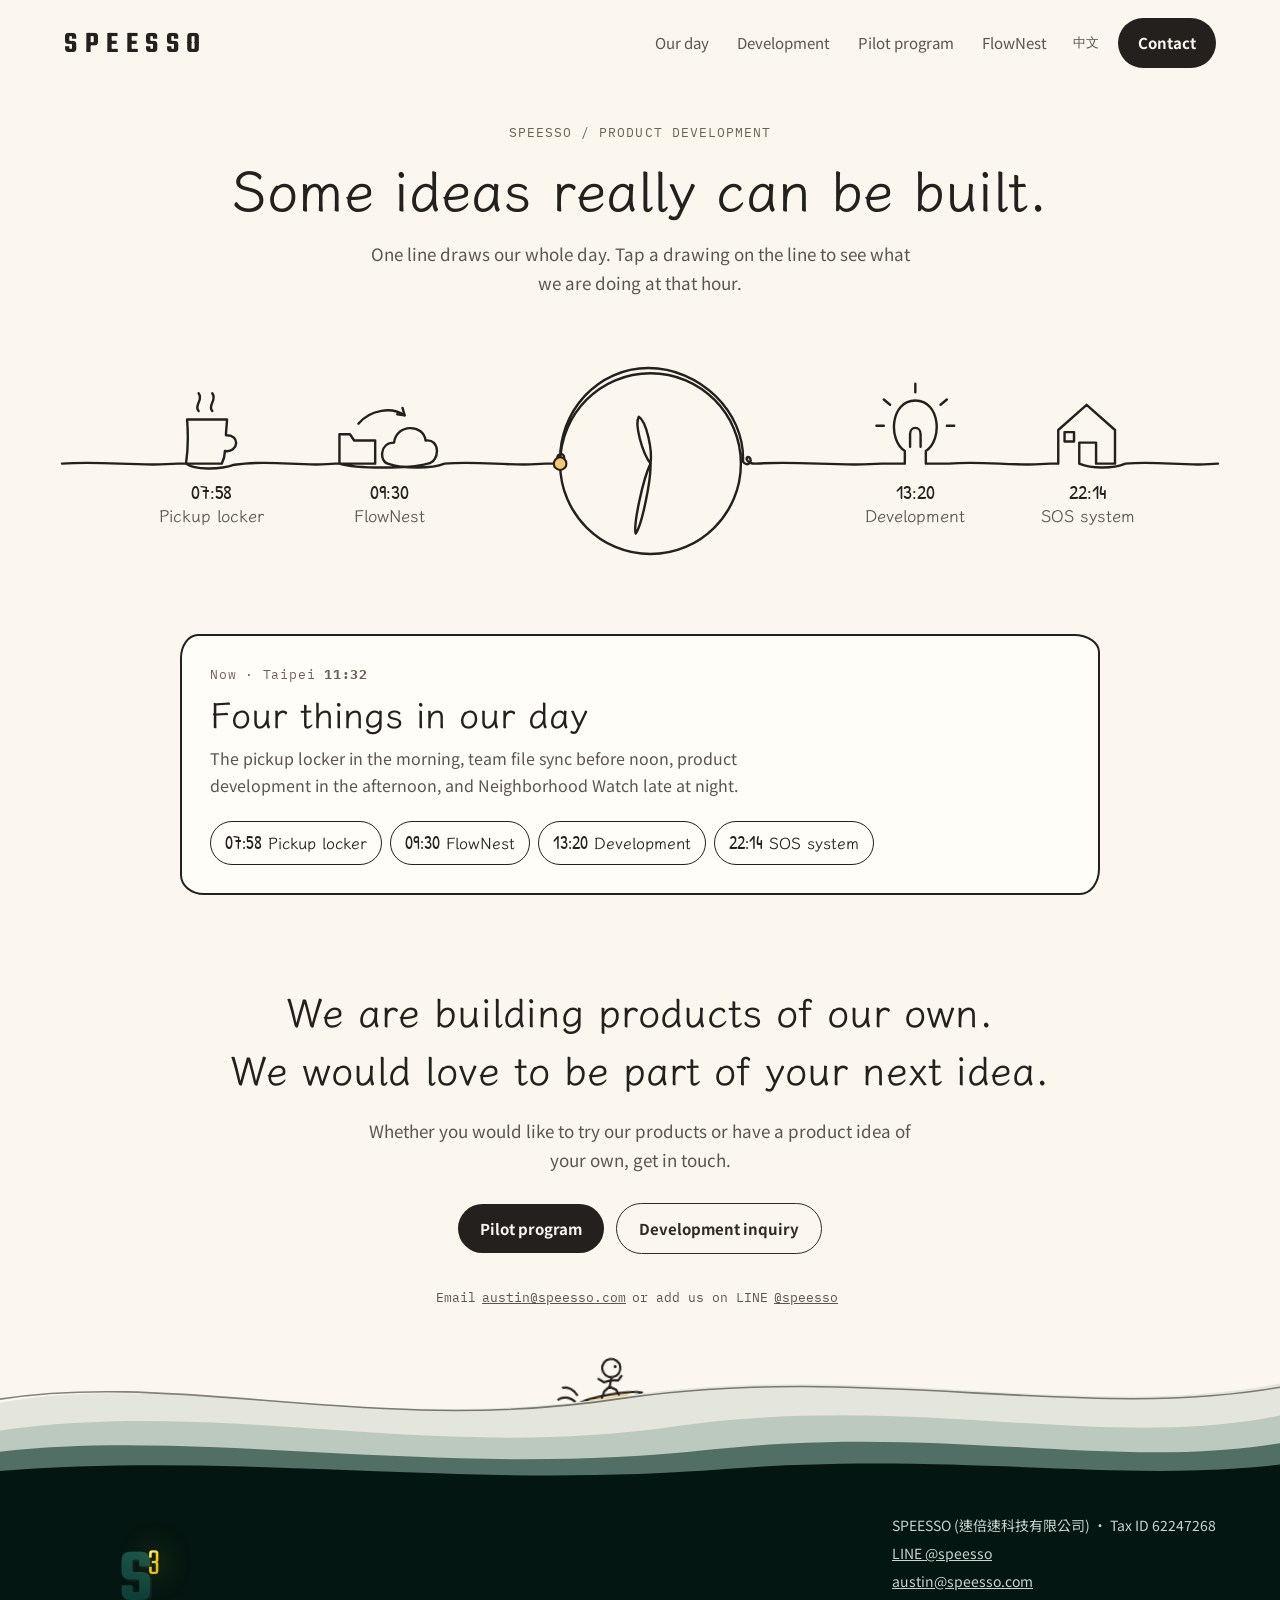
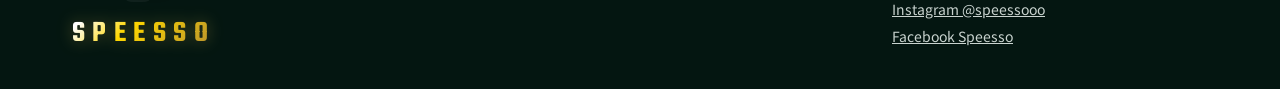
==== commit 78ea5b67: "首頁改為一筆畫版本（中英文） 一條線依序畫出取餐櫃、FlowNest、鬧鐘、設計開發、SOS；點小圖播放說明並連到相關頁面，頁尾改為柔和的起伏與衝浪小人。  Co-Authored-By: Claud" ====
--- a/en/index.html
+++ b/en/index.html
@@ -4,500 +4,300 @@
 <meta charset="utf-8">
 <meta name="viewport" content="width=device-width, initial-scale=1">
 <title>SPEESSO | Product Development</title>
-<meta name="description" content="SPEESSO is a product development company. We build our own smart pickup locker and Neighborhood Watch SOS System, and help companies with mechanical design, electronics and prototyping.">
+<meta name="description" content="SPEESSO is a product development company. We build our own smart pickup locker, Neighborhood Watch SOS System and FlowNest team file sync, and help companies with mechanical design, electronics and prototyping.">
 <link rel="preconnect" href="https://fonts.googleapis.com">
 <link rel="preconnect" href="https://fonts.gstatic.com" crossorigin>
-<link href="https://fonts.googleapis.com/css2?family=Noto+Serif+TC:wght@500;900&family=Noto+Sans+TC:wght@400;700&family=DM+Serif+Display&family=IBM+Plex+Mono:wght@400;600&family=Teko:wght@300;600&display=swap" rel="stylesheet">
+<link href="https://fonts.googleapis.com/css2?family=LXGW+WenKai+TC&family=Patrick+Hand&family=Noto+Sans+TC:wght@400;700&family=IBM+Plex+Mono:wght@400;600&family=Teko:wght@600&display=swap" rel="stylesheet">
 <link rel="stylesheet" href="../assets/site.css">
 <link rel="icon" type="image/svg+xml" href="../favicon.svg">
 <link rel="alternate" hreflang="zh-Hant" href="https://speesso.com/">
 <link rel="alternate" hreflang="en" href="https://speesso.com/en/">
 <link rel="alternate" hreflang="x-default" href="https://speesso.com/">
 <meta property="og:title" content="SPEESSO | Product Development">
-<meta property="og:description" content="SPEESSO builds a smart pickup locker and a Neighborhood Watch SOS System, and helps companies with mechanical design, electronics and prototyping.">
+<meta property="og:description" content="SPEESSO builds a smart pickup locker, a Neighborhood Watch SOS System and FlowNest team file sync, and helps companies with mechanical design, electronics and prototyping.">
 <meta property="og:type" content="website">
 <meta property="og:url" content="https://speesso.com/en/">
 <style>
-  /* L6：走一段路 — 線條小人從咖啡店（07:58）走到工作室（13:20），再走回社區（22:14）。
-     三種模式：
-       html.anim          一般動畫：往下捲＝小人往前走，街景跟著捲動
-       html.anim.calm     溫和版（系統「減少動態」）：內容一樣依序出現，只淡入淡出，街景不滑動、小人不走路
-       html（無 class）   沒有 JS：三段直排，插圖放在各段文字下面 */
-  :root { --bg: var(--paper); --fg: var(--ink); --fg2: var(--ink-2); --ease: cubic-bezier(.2, .7, .1, 1); }
-  html.is-dark { --fg: var(--night-text); --fg2: var(--night-2); }
-  body { background: var(--bg); color: var(--fg); }
-
-  /* 導覽 */
-  .top { position: fixed; inset: 0 0 auto 0; z-index: 20; background: var(--bg); transition: color .4s; }
-  .top .logo { color: var(--fg); }
-  .top .nav, .top .nav-links { flex-wrap: nowrap; }
-  .top .nav-links a { color: var(--fg2); }
-  .top .nav-links a.btn-ink { background: var(--fg); color: var(--bg); }
-  html.is-dark .top .nav-links a.btn-ink { background: var(--gold); color: var(--night); }
-  @media (max-width: 860px) { .top .nav-links a.hide-md { display: none; } }
-  @media (max-width: 480px) { .top .logo { font-size: 26px; } .top .nav-links a.hide-sm { display: none; } }
-  .progress { position: absolute; left: 0; right: 0; bottom: 0; height: 2px; }
-  .progress i { display: block; height: 100%; background: var(--gold); transform-origin: left; transform: scaleX(0); }
-
-  /* 1. 開場 */
-  .intro { min-height: 100svh; display: flex; flex-direction: column; justify-content: center; padding-top: 96px; padding-bottom: 56px; }
-  .intro .eyebrow { font-family: var(--mono); font-size: 13px; letter-spacing: .08em; color: var(--fg2); }
-  .intro h1 { margin: 0; font-family: var(--serif); font-weight: 900; font-size: clamp(42px, 7.6vw, 96px); line-height: 1.18; }
-  .intro h1 .ln { display: block; overflow: hidden; padding-bottom: .06em; }
-  .intro h1 .ln > span { display: inline-block; }
-  .intro .sub { margin: 26px 0 0; max-width: 600px; font-size: clamp(17px, 1.6vw, 19px); color: var(--fg2); }
-  .cue { margin-top: auto; padding-top: 48px; display: flex; align-items: center; gap: 14px; font-size: 14px; color: var(--fg2); }
-  .cue .bar { width: 1px; height: 48px; background: rgba(46, 42, 38, .2); position: relative; overflow: hidden; }
-  .cue .bar::after { content: ""; position: absolute; left: 0; top: -40%; width: 1px; height: 40%; background: var(--fg); animation: cue 2.2s var(--ease) infinite; }
-  @keyframes cue { to { top: 100%; } }
-  html.anim .intro h1 .ln > span { transform: translateY(110%); animation: rise 1.1s var(--ease) forwards; }
-  html.anim .intro h1 .ln:nth-child(2) > span { animation-delay: .18s; }
-  html.anim .intro .eyebrow, html.anim .intro .sub, html.anim .cue { opacity: 0; animation: fade 1s var(--ease) forwards; }
-  html.anim .intro .eyebrow { animation-delay: .05s; }
-  html.anim .intro .sub { animation-delay: .55s; }
-  html.anim .cue { animation-delay: .9s; }
-  @keyframes rise { to { transform: none; } }
-  @keyframes fade { from { opacity: 0; transform: translateY(12px); } to { opacity: 1; transform: none; } }
-  @keyframes op { from { opacity: 0; } to { opacity: 1; } }
-
-  /* 2. 三段文字（靜態預設：直排） */
-  .ch { padding: 72px 24px; }
-  .ch-in { max-width: 1200px; margin: 0 auto; display: grid; grid-template-columns: repeat(auto-fit, minmax(min(100%, 380px), 1fr)); gap: 32px 64px; align-items: center; }
-  .ch-time { margin: 0 0 8px; font-family: var(--num); font-size: clamp(64px, 9vw, 112px); line-height: 1; }
-  .ch-1 { background: var(--latte); }
-  .ch-2 { background: var(--sheet); }
-  .ch-3 { background: var(--night); color: var(--night-text); }
-  .ch-3 .ch-time { color: var(--gold); }
-  .when { margin: 0 0 12px; font-family: var(--mono); font-size: 13px; letter-spacing: .06em; color: var(--fg2); }
-  .ch-3 .when, .ch-3 .fact, .ch-3 .desc, .ch-3 .spec { color: var(--night-2); }
-  .scene { margin: 0 0 20px; font-family: var(--serif); font-weight: 900; font-size: clamp(28px, 3.2vw, 42px); line-height: 1.3; }
-  .scene.sm { font-size: clamp(24px, 2.6vw, 32px); }
-  .ch h2 { margin: 0 0 6px; font-size: clamp(18px, 1.8vw, 21px); }
-  .desc { margin: 0 0 8px; font-size: 16px; color: var(--fg2); max-width: 480px; }
-  .spec { margin: 0 0 8px; font-size: 14px; color: var(--fg2); max-width: 480px; }
-  .fact { margin: 8px 0 22px; font-family: var(--mono); font-size: 13px; }
-  .txt-b { margin-top: 32px; }
-  .scene-src { display: flex; justify-content: center; }
-  .scene-src svg { width: min(100%, 460px); height: auto; }
-
-  /* 工作桌四項 */
-  .bench { width: min(100%, 480px); margin: 16px 0 0; border: 1px solid var(--line); background: rgba(251, 246, 238, .7); }
-  .bench .tb { display: flex; justify-content: space-between; padding: 8px 14px; border-bottom: 1px solid var(--line); font-family: var(--mono); font-size: 12px; color: var(--mono-ink); }
-  .bench ul { list-style: none; margin: 0; padding: 0; display: grid; grid-template-columns: 1fr 1fr; }
-  .bench li { padding: 12px 14px 14px; border-right: 1px solid var(--line); border-bottom: 1px solid var(--line); display: flex; flex-direction: column; gap: 2px; transition: opacity .6s var(--ease), transform .6s var(--ease); }
-  .bench li:nth-child(2n) { border-right: 0; }
-  .bench li:nth-child(n+3) { border-bottom: 0; }
-  .bench .no { font-family: var(--mono); font-size: 12px; color: var(--mono-ink); }
-  .bench b { font-size: 16px; color: var(--ink); }
-  .bench span:last-child { font-size: 13px; line-height: 1.5; color: var(--ink-2); }
-
-  /* 街景插圖（線條，跟著前景色變） */
-  .sc path, .sc rect, .sc circle { fill: none; stroke: currentColor; stroke-width: 3; stroke-linecap: round; stroke-linejoin: round; }
-  .sc text { fill: currentColor; font: 700 22px var(--sans); text-anchor: middle; stroke: none; }
-  .sc .gold { fill: var(--gold); }
-  .sc .paper { fill: var(--paper); }
-  .sc .win { fill: var(--gold); fill-opacity: 0; transition: fill-opacity .8s; }
-  .ch-3 .sc .win, html.is-dark .sc .win { fill-opacity: 1; }
-  .sc .cell-door { fill: var(--paper); transform-origin: 312px 146px; transition: transform .8s var(--ease); }
-  .sc .cell-glow { fill: var(--gold); transition: opacity .6s; }
-  .sc .cell-cup { fill: #fff; transition: opacity .5s; }
-  .sc .proto { transition: fill .6s; }
-  .sc .sos-btn { fill: var(--gold); }
-  .sc .ring { stroke: var(--gold); stroke-width: 2; opacity: 0; transform-box: fill-box; transform-origin: center; }
-  .sc .ln { stroke: var(--gold); stroke-width: 2.5; stroke-dasharray: 1; stroke-dashoffset: 0; transition: stroke-dashoffset .9s var(--ease); }
-  .sc .pill rect { fill: var(--gold); stroke: none; }
-  .sc .pill text { fill: var(--night); font-size: 15px; }
-  .sc .pill { transition: opacity .5s .5s; }
-
-  /* 3. 設計開發 */
-  .dev { padding-top: 128px; padding-bottom: 104px; }
-  .dev, .close { scroll-margin-top: 40px; }
-  .dev .k { margin: 0 0 18px; font-family: var(--mono); font-size: 13px; letter-spacing: .08em; color: var(--fg2); }
-  .dev h2 { margin: 0; font-family: var(--serif); font-weight: 900; font-size: clamp(32px, 4.6vw, 56px); line-height: 1.25; }
-  .dev .lead { margin: 24px 0 0; max-width: 640px; font-size: 17px; color: var(--fg2); }
-  .dev-list { list-style: none; margin: 56px 0 44px; padding: 0; display: grid; grid-template-columns: repeat(auto-fit, minmax(min(100%, 240px), 1fr)); gap: 0 32px; }
-  .dev-list li { border-top: 1px solid var(--line); padding: 18px 0 24px; }
-  .dev-list .no { font-family: var(--mono); font-size: 12px; color: var(--mono-ink); }
-  .dev-list b { display: block; margin: 6px 0 4px; font-size: 18px; }
-  .dev-list p { margin: 0; font-size: 15px; color: var(--fg2); }
-
-  /* 3b. FlowNest（自有軟體） */
-  .fnb { padding-top: 0; padding-bottom: 104px; scroll-margin-top: 40px; }
-  .fnb-in { display: grid; grid-template-columns: minmax(0, 5fr) minmax(0, 7fr); gap: 32px 56px; align-items: center; border-top: 1px solid var(--line); padding-top: 64px; }
-  .fnb .k { margin: 0 0 18px; font-family: var(--mono); font-size: 13px; letter-spacing: .08em; color: var(--fg2); }
-  .fnb-name { display: flex; align-items: center; gap: 12px; margin: 0 0 14px; font-size: 20px; }
-  .fnb-name img { width: 44px; height: 44px; border-radius: 11px; }
-  .fnb h2 { margin: 0; font-family: var(--serif); font-weight: 900; font-size: clamp(28px, 3.6vw, 44px); line-height: 1.3; }
-  .fnb .lead { margin: 20px 0 0; max-width: 520px; font-size: 17px; color: var(--fg2); }
-  .fnb .acts { display: flex; flex-wrap: wrap; gap: 12px; margin-top: 28px; }
-  .fnb .acts .btn { margin: 0; }
-  .fnb-shot { margin: 0; }
-  .fnb-shot img { display: block; width: 100%; height: auto; background: #F2F2F1; border: 1px solid var(--line); border-radius: 12px; box-shadow: 0 10px 28px rgba(47, 58, 74, .10); }
-  @media (max-width: 899px) { .fnb-in { grid-template-columns: minmax(0, 1fr); padding-top: 48px; } }
-
-  /* 4. 收尾 */
-  .close { padding-top: 96px; padding-bottom: 112px; text-align: center; border-top: 1px solid rgba(46, 42, 38, .12); }
-  .close h2.big { margin: 0 auto; max-width: 820px; font-family: var(--serif); font-weight: 900; font-size: clamp(26px, 3.6vw, 42px); line-height: 1.45; }
-  .close .sub { margin: 20px auto 0; max-width: 560px; color: var(--fg2); font-size: 17px; }
-  .close .acts { margin-top: 32px; }
-  .close .line-id { margin: 22px 0 0; font-family: var(--mono); font-size: 13px; color: var(--fg2); }
+  /* L8：一筆畫 — 一條線從左邊進來，畫出咖啡杯、資料夾與雲、鬧鐘、燈泡、房子，再從右邊出去。
+     點線上的小圖：金色筆尖沿著線走過去、那一段畫上螢光筆、鬧鐘指針走到那個時刻，下方說明面板把小圖放大重畫一次並逐步說明。
+     手機：同一條線改成蛇行三排。系統「減少動態」：不畫線、不走動，直接顯示。 */
+  :root { --ink-c: #23201D; --hl: #F7C873; --hand: 'LXGW WenKai TC', 'Noto Sans TC', serif; --hnum: 'Patrick Hand', 'LXGW WenKai TC', sans-serif; --ease: cubic-bezier(.2, .7, .1, 1); }
+  body { background: var(--paper); }
+  .nav .logo { color: var(--ink-c); }
+
+  .kv { padding-top: 36px; text-align: center; }
+  .kv .eyebrow { margin: 0 0 10px; font-family: var(--mono); font-size: 13px; letter-spacing: .08em; color: var(--ink-3); }
+  .kv h1 { margin: 0; font: 400 clamp(32px, 4.6vw, 56px)/1.3 var(--hand); color: var(--ink-c); }
+  .kv .sub { margin: 14px auto 0; max-width: 560px; font-size: 17px; color: var(--ink-2); }
+
+  .line-wrap { max-width: 1180px; margin: 0 auto; padding: 8px 12px 0; }
+  #line { display: block; width: 100%; height: auto; overflow: visible; -webkit-tap-highlight-color: transparent; }
+  #line .ln { fill: none; stroke: var(--ink-c); stroke-width: 2.3; stroke-linecap: round; stroke-linejoin: round; }
+  #line .main { transition: stroke-dashoffset 3s cubic-bezier(.45, .05, .35, 1); }
+  #line .hlp { fill: none; stroke: var(--hl); stroke-width: 9; stroke-linecap: round; stroke-linejoin: round; opacity: .7; }
+  #line .x { opacity: 0; transition: opacity .8s ease; }
+  #line.ready .x { opacity: 1; }
+  #line .tm { font: 19px var(--hnum); fill: var(--ink-c); text-anchor: middle; }
+  #line .nm { font: 16px var(--hand); fill: var(--ink-2); text-anchor: middle; }
+  #line .hit { fill: transparent; cursor: pointer; }
+  #line .lbl { transition: transform .4s var(--ease); }
+  #line .on .lbl { transform: translateY(-2px); }
+  #line .on .nm { fill: var(--ink-c); }
+  #line .pen { fill: var(--hl); stroke: var(--ink-c); stroke-width: 2; }
+  #line .hand { transition: transform .9s var(--ease); }
+  .hint { margin: 6px 0 0; text-align: center; font: 16px var(--hand); color: var(--ink-3); }
+
+  /* 細節小動畫 */
+  .steam { animation: steam 2.4s ease-in-out infinite; }
+  .steam.b { animation-delay: .7s; }
+  @keyframes steam { 0%, 100% { opacity: .1; transform: translateY(3px); } 50% { opacity: 1; transform: translateY(-2px); } }
+  .ray { animation: ray 2s ease-in-out infinite; }
+  @keyframes ray { 0%, 100% { opacity: .1; } 50% { opacity: 1; } }
+  .arr { animation: arr 2.6s ease-in-out infinite; }
+  @keyframes arr { 0%, 100% { transform: translateX(-3px); } 50% { transform: translateX(3px); } }
+  .wv { animation: wv 1.8s ease-out infinite; opacity: 0; }
+  .wv.b { animation-delay: .6s; }
+  @keyframes wv { 0% { opacity: 1; } 100% { opacity: 0; } }
+
+  /* 說明面板 */
+  .panel { max-width: 920px; margin: 28px auto 0; padding: 28px; border: 2px solid var(--ink-c); border-radius: 18px 26px 20px 24px / 24px 18px 26px 20px; background: #FFFDF8; scroll-margin-top: 12px; }
+  @media (max-width: 640px) { .panel { margin: 20px 16px 0; padding: 22px 18px; } }
+  .js .item, .js .intro-card { display: none; }
+  .js .item.on, .js .intro-card.on { display: grid; animation: pin .5s var(--ease); }
+  @keyframes pin { from { opacity: 0; transform: translateY(8px); } to { opacity: 1; transform: none; } }
+  html:not(.js) .intro-card { display: none; }
+  html:not(.js) .item { margin-bottom: 40px; }
+  .item { grid-template-columns: minmax(0, 5fr) minmax(0, 7fr); gap: 12px 36px; align-items: start; }
+  .intro-card { grid-template-columns: minmax(0, 1fr); }
+  @media (max-width: 760px) { .item { grid-template-columns: minmax(0, 1fr); } }
+  .big { display: block; width: 100%; max-width: 300px; height: auto; margin: 0 auto; overflow: visible; }
+  .big .ln { fill: none; stroke: var(--ink-c); stroke-width: 2.4; stroke-linecap: round; stroke-linejoin: round; }
+  .big .main { transition: stroke-dashoffset 1.4s cubic-bezier(.45, .05, .35, 1); }
+  .when { margin: 0 0 6px; font-family: var(--mono); font-size: 13px; letter-spacing: .06em; color: var(--ink-3); }
+  .panel h2 { margin: 0 0 6px; font: 400 clamp(28px, 3vw, 36px)/1.3 var(--hand); color: var(--ink-c); }
+  .line { margin: 0 0 10px; font: 20px var(--hand); color: var(--ink-c); }
+  .desc { margin: 0 0 10px; font-size: 16px; color: var(--ink-2); }
+  .spec { margin: 0 0 6px; font-size: 14px; color: var(--ink-2); }
+  .fact { margin: 6px 0 18px; font: 17px var(--hand); color: var(--ink-c); }
+  .fact::before { content: "→ "; }
+  .steps { list-style: none; counter-reset: s; margin: 14px 0; padding: 0; display: grid; gap: 2px; }
+  .steps li { counter-increment: s; display: flex; gap: 12px; padding: 7px 10px; border-radius: 10px; font-size: 15px; line-height: 1.55; transition: opacity .45s, background-color .45s; }
+  .steps li::before { content: counter(s); flex: none; width: 22px; font: 19px/1.2 var(--hnum); color: var(--ink-3); }
+  .steps li span { display: block; font-size: 13px; color: var(--ink-2); }
+  .js .steps li { opacity: .4; }
+  .js .steps li.done { opacity: 1; }
+  .js .steps li.cur { opacity: 1; background: rgba(247, 200, 115, .35); }
+  .acts { display: flex; flex-wrap: wrap; gap: 10px; align-items: center; }
+  .acts .btn { margin: 0; }
+  .btn-ink { background: var(--ink-c); }
+  .replay { min-height: 48px; padding: 0 12px; border: 0; background: none; font: 17px var(--hand); color: var(--ink-c); cursor: pointer; opacity: .75; }
+  .replay:hover { opacity: 1; }
+  .replay:focus-visible, .pick:focus-visible { outline: 3px solid var(--hl); outline-offset: 2px; }
+  html:not(.js) .replay { display: none; }
+  .intro-card .desc { max-width: 620px; }
+  .picks { display: flex; flex-wrap: wrap; gap: 8px; margin-top: 12px; }
+  .pick { min-height: 44px; padding: 6px 14px; border: 1.5px solid var(--ink-c); border-radius: 999px; background: none; font: 16px var(--hand); color: var(--ink-c); cursor: pointer; }
+  .pick b { font: 18px var(--hnum); margin-right: 6px; font-weight: 400; }
+  .pick:hover { background: rgba(247, 200, 115, .35); }
+
+  .close { padding-top: 88px; padding-bottom: 104px; text-align: center; }
+  .close h2.big2 { margin: 0 auto; max-width: 820px; font: 400 clamp(26px, 3.4vw, 40px)/1.45 var(--hand); color: var(--ink-c); }
+  .close .sub { margin: 18px auto 0; max-width: 560px; color: var(--ink-2); font-size: 17px; }
+  .close .acts { justify-content: center; margin-top: 28px; }
+  .close .line-id { margin: 22px 0 0; font-family: var(--mono); font-size: 13px; color: var(--ink-2); }
   .close .line-id a { display: inline-flex; align-items: center; min-height: 44px; padding: 0 6px; }
-  .rv { transition: opacity 1s var(--ease), transform 1s var(--ease); }
-  html.anim .rv:not(.in) { opacity: 0; transform: translateY(24px); }
-
-  /* ===== 動畫模式（含溫和版） ===== */
-  html:not(.anim) .clock, html:not(.anim) .rail, html:not(.anim) .street { display: none; }
-  html.anim .tale { height: 820vh; position: relative; }
-  html.anim .stage { position: sticky; top: 0; height: 100svh; overflow: hidden;
-    --gh: 15svh; --wx: 66vw; --sw: min(520px, 42vw); }
-  html.anim .stage-in { position: relative; z-index: 2; max-width: 1200px; height: 100%; margin: 0 auto; padding: 96px 24px 84px; display: grid; grid-template-columns: 1fr; grid-template-rows: auto 1fr; pointer-events: none; }
-  html.anim .stage-in a { pointer-events: auto; }
-  html.anim .clock { grid-area: 1 / 1; justify-self: start; margin: 0; font-family: var(--num); font-size: clamp(64px, 9vw, 128px); line-height: .9; transition: color .5s; }
-  html.is-dark .clock { color: var(--gold); }
-  .clock .d { display: inline-block; width: .6em; text-align: center; }
-  html.anim .ch-time, html.anim .scene-src { display: none; }
-  html.anim .ch { grid-area: 2 / 1; padding: 0; background: none; color: inherit; align-self: start; padding-top: 20px; visibility: hidden; transition: visibility 0s .6s; }
-  html.anim .ch.on { visibility: visible; transition: visibility 0s 0s; }
-  html.anim .ch-in { display: block; margin: 0; max-width: min(480px, 42vw); }
-  html.anim .ch .txt > * { opacity: 0; transform: translateY(22px); transition: opacity .6s var(--ease), transform .6s var(--ease); }
-  html.anim .ch.on .txt > * { opacity: 1; transform: none; transition-duration: .9s; }
-  html.anim .ch.on .txt > :nth-child(2) { transition-delay: .08s; }
-  html.anim .ch.on .txt > :nth-child(3) { transition-delay: .16s; }
-  html.anim .ch.on .txt > :nth-child(4) { transition-delay: .22s; }
-  html.anim .ch.on .txt > :nth-child(5) { transition-delay: .28s; }
-  html.anim .ch.on .txt > :nth-child(6) { transition-delay: .34s; }
-  html.anim .ch.on .txt > :nth-child(7) { transition-delay: .40s; }
-  html.anim .ch-3 .when, html.anim .ch-3 .fact, html.anim .ch-3 .desc, html.anim .ch-3 .spec { color: var(--fg2); }
-  /* 13:20：四項依序亮起；w5 後換成「你的也可以」 */
-  html.anim .bench li { opacity: .15; transform: translateY(6px); }
-  html.anim .stage.w1 .bench li:nth-child(1), html.anim .stage.w2 .bench li:nth-child(2), html.anim .stage.w3 .bench li:nth-child(3), html.anim .stage.w4 .bench li:nth-child(4) { opacity: 1; transform: none; }
-  html.anim .txt-stack { display: grid; }
-  html.anim .txt-stack > .txt { grid-area: 1 / 1; margin: 0; }
-  html.anim .stage:not(.w5) .ch-2.on .txt-b > * { opacity: 0; transform: translateY(22px); transition-delay: 0s; }
-  html.anim .stage.w5 .ch-2.on .txt-a > * { opacity: 0; transform: translateY(-16px); transition-duration: .5s; transition-delay: 0s; }
-  html.anim .stage:not(.w5) .ch-2 .txt-b, html.anim .stage.w5 .ch-2 .txt-a { visibility: hidden; transition: visibility 0s .6s; }
-
-  /* 街：地面、街景、小人 */
-  .street { position: absolute; inset: 0; z-index: 1; color: var(--fg); transition: color .5s; }
-  .ground { position: absolute; left: 0; right: 0; bottom: 0; height: var(--gh); border-top: 3px solid currentColor; background: rgba(46, 42, 38, .05); }
-  html.is-dark .ground { background: rgba(0, 0, 0, .12); }
-  .track { position: absolute; left: 0; bottom: var(--gh); width: 300vw; display: flex; align-items: flex-end; transform: translateX(calc(var(--q, 0) * -200vw)); will-change: transform; }
-  .stop { width: 100vw; flex: none; display: flex; align-items: flex-end; padding-left: calc(var(--wx) - var(--sw) / 2); }
-  .stop svg { width: var(--sw); height: auto; display: block; overflow: visible; }
-  .walker { position: absolute; left: var(--wx); bottom: var(--gh); width: 54px; margin-left: -27px; z-index: 2; }
-  .walker svg { width: 100%; height: auto; display: block; overflow: visible; }
-  .walker .w { fill: none; stroke: currentColor; stroke-width: 4; stroke-linecap: round; }
-  .walker .head { fill: var(--bg); stroke: currentColor; stroke-width: 4; }
-  .walker .hcup { fill: #fff; stroke: currentColor; stroke-width: 3; opacity: 0; transition: opacity .4s; }
-  .stage.cup .walker .hcup { opacity: 1; }
-  .walker .leg1, .walker .leg2, .walker .bodyg { transform-origin: 30px 74px; }
-  .walker.walking .leg1 { animation: swing .44s ease-in-out infinite alternate; }
-  .walker.walking .leg2 { animation: swing .44s ease-in-out infinite alternate-reverse; }
-  .walker.walking .bodyg { animation: bob .22s ease-in-out infinite alternate; }
-  .walker.back svg { transform: scaleX(-1); }
-  @keyframes swing { from { transform: rotate(-24deg); } to { transform: rotate(24deg); } }
-  @keyframes bob { to { transform: translateY(-2px); } }
-
-  /* 07:58 咖啡店：k3 放入亮燈 → k4 開門、杯子到手上 */
-  html.anim .sc .cell-glow, html.anim .sc .cell-cup { opacity: 0; }
-  html.anim .stage.k3 .sc .cell-glow, html.anim .stage.k3:not(.k4) .sc .cell-cup { opacity: 1; }
-  html.anim .stage.k4 .sc .cell-door { transform: scaleX(.18); }
-  html.anim .stage.k4 .sc .cell-glow { opacity: .55; }
-  /* 13:20 工作室：桌上的原型亮起 */
-  html.anim .sc .proto { fill: none; }
-  html.anim .stage.w1 .sc .proto { fill: var(--gold); }
-  /* 22:14 社區：n1 按下發出波紋 → n2～n4 三條線依序連到家人、鄰居、照護者 */
-  html.anim .sc .ln { stroke-dashoffset: 1; }
-  html.anim .sc .pill { opacity: 0; }
-  html.anim .stage.n2 .sc .l1, html.anim .stage.n3 .sc .l2, html.anim .stage.n4 .sc .l3 { stroke-dashoffset: 0; }
-  html.anim .stage.n2 .sc .p1, html.anim .stage.n3 .sc .p2, html.anim .stage.n4 .sc .p3 { opacity: 1; }
-  html.anim .stage.n1 .sc .ring { animation: ring 2.4s var(--ease) infinite; }
-  html.anim .stage.n1 .sc .ring:nth-of-type(2) { animation-delay: .8s; }
-  html.anim .stage.n1 .sc .ring:nth-of-type(3) { animation-delay: 1.6s; }
-  @keyframes ring { 0% { opacity: .9; transform: scale(1); } 100% { opacity: 0; transform: scale(3.2); } }
-
-  /* 桌機：咖啡店上方的手機對話 */
-  .pop { position: absolute; z-index: 3; left: calc(var(--wx) - 150px); bottom: calc(var(--gh) + var(--sw) * .625 + 18px); width: 300px; opacity: 0; transform: translateY(14px); transition: opacity .5s var(--ease), transform .5s var(--ease); }
-  .stage.chat-on .pop { opacity: 1; transform: none; }
-  .chat { max-height: calc(100svh - var(--gh) - var(--sw) * .625 - 120px); padding: 12px; display: flex; flex-direction: column; justify-content: flex-end; gap: 8px; overflow: hidden; border: 3px solid var(--ink); border-radius: 22px; background: #EFE6D8; color: var(--ink); }
-  .chat .hd { align-self: center; margin-bottom: 2px; font-size: 12px; font-weight: 700; color: var(--ink-3); }
-  .bub { max-width: 86%; padding: 8px 12px; border-radius: 16px; font-size: 14px; line-height: 1.5; opacity: 0; transform: translateY(8px); transition: opacity .4s var(--ease), transform .4s var(--ease); }
-  .bub.me { align-self: flex-end; background: var(--ink); color: var(--paper); border-bottom-right-radius: 5px; }
-  .bub.sys { align-self: flex-start; background: #fff; border-bottom-left-radius: 5px; }
-  .stage.k1 .m1, .stage.k2 .m2, .stage.k3 .m3, .stage.k5 .m4 { opacity: 1; transform: none; }
-  .pop::after { content: ""; position: absolute; left: 50%; bottom: -12px; width: 18px; height: 18px; margin-left: -9px; background: #EFE6D8; border-right: 3px solid var(--ink); border-bottom: 3px solid var(--ink); transform: rotate(45deg); }
-  @media (max-width: 899px), (max-height: 699px) { .pop { display: none; } }
-
-  /* 時段導引（桌機右下） */
-  .rail { position: absolute; right: 24px; bottom: 16px; display: flex; gap: 24px; z-index: 4; }
-  .rail a { display: flex; align-items: center; justify-content: flex-end; gap: 10px; min-height: 44px; font-family: var(--mono); font-size: 12px; color: var(--fg2); text-decoration: none; opacity: .6; transition: opacity .3s; }
-  .rail a::after { content: ""; width: 18px; height: 2px; background: currentColor; transition: width .3s var(--ease); }
-  .rail a.on { opacity: 1; color: var(--fg); }
-  .rail a.on::after { width: 36px; }
-
-  /* 矮的桌機螢幕：收掉工作桌的小字與規格行，避免壓到地面 */
-  @media (min-width: 900px) and (max-height: 860px) {
-    html.anim .bench span:last-child, html.anim .spec { display: none; }
-    html.anim .clock { font-size: clamp(56px, min(9vw, 12svh), 128px); }
-    html.anim .stage-in { padding-top: 80px; }
-    html.anim .ch { padding-top: 8px; }
-  }
-
-  /* 英文字數較多：桌機文字欄放寬一點，較矮的螢幕收掉工作桌小字與規格行 */
-  html[lang="en"].anim .ch-in { max-width: min(540px, 40vw); }
-  @media (min-width: 900px) and (max-height: 980px) {
-    html[lang="en"].anim .bench span:last-child, html[lang="en"].anim .spec { display: none; }
-  }
-  @media (min-width: 900px) and (max-height: 800px) {
-    html[lang="en"].anim .txt-a .desc { display: none; }
-  }
-
-  /* 手機：文字在上、街景在下 */
-  @media (max-width: 899px) {
-    html.anim .stage { --gh: 14svh; --wx: 50vw; --sw: min(88vw, 52svh); }
-    html.anim .stage-in { padding: 80px 20px 24px; }
-    html.anim .clock { font-size: clamp(56px, 17vw, 84px); }
-    html.anim .ch { padding-top: 12px; }
-    html.anim .ch-in { max-width: none; }
-    html.anim .scene { font-size: 25px; margin-bottom: 10px; }
-    html.anim .scene.sm { font-size: 22px; }
-    html.anim .desc { font-size: 15px; margin-bottom: 4px; }
-    html.anim .spec, html.anim .bench { display: none; }
-    html.anim .when { margin-bottom: 6px; }
-    html.anim .fact { margin: 4px 0 12px; }
-    .rail { display: none; }
-  }
-  @media (max-width: 899px) and (max-height: 760px) {
-    html.anim .stage { --sw: min(88vw, 42svh); }
-    html.anim .desc { display: none; }
-  }
-
-  /* 溫和版（系統「減少動態」）：不滑動、不走路，只淡入淡出 */
-  html.calm .intro h1 .ln > span { transform: none; opacity: 0; animation: op 1s ease forwards; }
-  html.calm .intro .eyebrow, html.calm .intro .sub, html.calm .cue { animation-name: op; }
-  html.calm .cue .bar::after { animation: none; top: 30%; }
-  html.calm .ch .txt > *, html.calm .bench li, html.calm .bub, html.calm .pop, html.calm .rv:not(.in) { transform: none !important; }
-  html.calm .track { width: 100vw; transform: none; height: calc(var(--sw) * .625); }
-  html.calm .stop { position: absolute; left: 0; bottom: 0; opacity: 0; transition: opacity .9s ease; }
-  html.calm .stop.cur { opacity: 1; }
-  html.calm .walker { transition: opacity .5s; }
-  html.calm .stage.walk .walker { opacity: 0; }
-  html.calm .sc .cell-door { transition: none; }
-  html.calm .stage.n1 .sc .ring { animation: none; opacity: .5; transform: scale(2); }
-  html.calm .stage.n1 .sc .ring:nth-of-type(2) { opacity: .25; transform: scale(3); }
+  @media (max-width: 860px) { .nav-links a.hide-md { display: none; } }
+
+  /* 頁尾：米白 → 品牌深綠，用手繪起伏的邊（兩層：後面一層半透明）＋一條細墨線，不是一刀切 */
+  .close { padding-bottom: 40px; }
+  .foot-wave { display: block; width: 100%; height: clamp(90px, 10vw, 170px); margin-bottom: -2px; position: relative; z-index: 1; }
+  .foot-wave .w1 { fill: #E4E6DC; }
+  .foot-wave .w2 { fill: #9DB2A8; opacity: .55; }
+  .foot-wave .w3 { fill: #2F5249; opacity: .75; }
+  .foot-wave .front { fill: var(--speesso-forest); }
+  .foot-wave .edge { fill: none; stroke: var(--ink-c); stroke-width: 1.6; stroke-linecap: round; opacity: .55; vector-effect: non-scaling-stroke; }
+  .footer .wrap { padding-top: 28px; }
+
+  /* 浪上的衝浪小人：沿著最上面那條墨線滑行，到邊緣就轉身；點他會跳一下 */
+  .foot-sea { position: relative; overflow: hidden; padding-top: 70px; margin-top: -70px; pointer-events: none; }
+  .surfer { position: absolute; left: 0; top: 0; width: clamp(64px, 6vw, 100px); height: clamp(64px, 6vw, 100px); pointer-events: auto; cursor: pointer; transform-origin: 0 0; will-change: transform; -webkit-tap-highlight-color: transparent; }
+  .surfer svg { display: block; width: 100%; height: 100%; overflow: visible; transform: translate(-50%, -87%); }
+  .surfer .ln { fill: none; stroke: var(--ink-c); stroke-width: 2.2; stroke-linecap: round; stroke-linejoin: round; }
+  .surfer .board { fill: var(--paper); stroke: var(--ink-c); stroke-width: 2.2; stroke-linejoin: round; }
+  .surfer .stripe { stroke: var(--hl); stroke-width: 3; stroke-linecap: round; }
+  .surfer .head { fill: var(--paper); stroke: var(--ink-c); stroke-width: 2.2; }
+  .surfer .spray { animation: spray .7s ease-out infinite; }
+  .surfer .spray.b { animation-delay: .35s; }
+  @keyframes spray { 0% { opacity: 1; transform: translate(0, 0); } 100% { opacity: 0; transform: translate(-6px, -5px); } }
+  .surfer .body { transform-origin: 0 0; }
+  .surfer.hop .body { animation: hop .6s cubic-bezier(.3, 1.5, .5, 1); }
+  @keyframes hop { 0% { transform: none; } 40% { transform: translateY(-22px) rotate(-12deg); } 100% { transform: none; } }
+  @media (prefers-reduced-motion: reduce) { * { animation: none !important; transition-duration: .01s !important; } }
 </style>
 </head>
 <body>
 
-<header class="top">
+<header>
   <nav class="wrap nav" aria-label="Main menu">
     <a class="logo" href="#">SPEESSO</a>
     <div class="nav-links">
-      <a class="hide-md" href="#ch1">Products</a>
-      <a class="hide-sm" href="#dev">Development</a>
+      <a class="hide-md" href="#story">Our day</a>
+      <a class="hide-md" href="#dev">Development</a>
       <a class="hide-md" href="partners.html">Pilot program</a>
       <a class="hide-md" href="#flownest">FlowNest</a>
       <a class="lang" href="../" lang="zh-Hant" hreflang="zh-Hant">中文</a>
       <a class="btn btn-ink" href="#contact">Contact</a>
     </div>
   </nav>
-  <div class="progress" aria-hidden="true"><i></i></div>
 </header>
 
 <main>
-  <section class="wrap intro">
+  <section class="wrap kv">
     <p class="eyebrow">SPEESSO / PRODUCT DEVELOPMENT</p>
-    <h1><span class="ln"><span>Some ideas</span></span><span class="ln"><span>really can be built.</span></span></h1>
-    <p class="sub">From small everyday hassles to products people actually use. We like building things ourselves, and we help others turn their ideas into reality.</p>
-    <div class="cue" aria-hidden="true"><span class="bar"></span>Scroll down to see what we are working on.</div>
+    <h1><span class="ph">Some ideas</span> <span class="ph">really can be built.</span></h1>
+    <p class="sub">One line draws our whole day. Tap a drawing on the line to see what we are doing at that hour.</p>
   </section>
 
-  <section class="tale" id="story">
-    <div class="stage">
-      <div class="street" aria-hidden="true">
-        <div class="track"></div>
-        <div class="ground"></div>
-        <div class="walker">
-          <svg viewBox="0 0 60 116">
-            <g class="bodyg">
-              <circle class="head" cx="30" cy="16" r="12"/>
-              <path class="w" d="M30 30 V74"/>
-              <path class="w" d="M30 42 L16 62"/>
-              <path class="w" d="M30 42 L44 58"/>
-              <rect class="hcup" x="40" y="47" width="12" height="15" rx="2"/>
-            </g>
-            <path class="w leg1" d="M30 74 V112"/>
-            <path class="w leg2" d="M30 74 V112"/>
-          </svg>
+  <section id="story">
+    <div class="line-wrap"><svg id="line" aria-hidden="true"></svg></div>
+
+    <div class="panel" id="panel" aria-live="polite">
+      <div class="intro-card on" id="intro">
+        <p class="when">Now · Taipei <b id="now-t">--:--</b></p>
+        <h2>Four things in our day</h2>
+        <p class="desc">The pickup locker in the morning, team file sync before noon, product development in the afternoon, and Neighborhood Watch late at night.</p>
+        <div class="picks">
+          <button class="pick" type="button" data-go="locker"><b>07:58</b>Pickup locker</button>
+          <button class="pick" type="button" data-go="flownest"><b>09:30</b>FlowNest</button>
+          <button class="pick" type="button" data-go="dev"><b>13:20</b>Development</button>
+          <button class="pick" type="button" data-go="sos"><b>22:14</b>SOS system</button>
         </div>
-        <div class="pop">
-          <div class="chat">
-            <span class="hd">SPEESSO Pickup</span>
-            <div class="bub me m1">One large hot latte, please</div>
-            <div class="bub sys m2">Order received. Payment complete ✓</div>
-            <div class="bub sys m3">Your order is ready in compartment 3. Scan the code in store to pick it up.</div>
-            <div class="bub me m4">Got it, thanks!</div>
+      </div>
+
+      <article class="item" id="p-locker" data-steps="3" data-g="cup">
+        <svg class="big" aria-hidden="true"></svg>
+        <div>
+          <p class="when">07:58 · Morning · Coffee shop</p>
+          <h2>Smart Pickup Locker</h2>
+          <p class="line">Coffee ordered. Just grab it and go.</p>
+          <p class="desc">Order and pay ahead on LINE, then scan a code to pick up in store. One less wait makes buying coffee easier.</p>
+          <ol class="steps">
+            <li>Order and pay on LINE</li>
+            <li>The staff place your order in a compartment, and it lights up</li>
+            <li>Scan the code in store, and the door opens for pickup</li>
+          </ol>
+          <p class="spec">A modular 3-compartment unit that sits on a shelf, so it takes up no floor space.</p>
+          <p class="fact">Now looking for Taipei coffee shops to join a pilot.</p>
+          <div class="acts">
+            <a class="btn btn-ink" href="partners.html#locker">About the locker pilot</a>
+            <button class="replay" type="button">↻ Draw again</button>
           </div>
         </div>
-      </div>
-      <nav class="rail" aria-label="Times of day">
-        <a href="#ch1" data-i="0">07:58 Locker</a>
-        <a href="#ch2" data-i="1">13:20 Workbench</a>
-        <a href="#ch3" data-i="2">22:14 SOS</a>
-      </nav>
-      <div class="stage-in">
-        <p class="clock" aria-hidden="true"><span class="d">0</span><span class="d">7</span>:<span class="d">5</span><span class="d">8</span></p>
-
-        <article class="ch ch-1" id="ch1" data-range="0.05,0.31">
-          <div class="ch-in">
-            <div class="txt">
-              <p class="ch-time">07:58</p>
-              <p class="when">Morning · Coffee shop</p>
-              <p class="scene">Coffee ordered.<br>Just grab it and go.</p>
-              <h2>Smart Pickup Locker</h2>
-              <p class="desc">Order and pay ahead on LINE, then scan a code to pick up in store. One less wait makes buying coffee easier.</p>
-              <p class="spec">A modular 3-compartment unit that sits on a shelf, so it takes up no floor space.</p>
-              <p class="fact">Now looking for Taipei coffee shops to join a pilot.</p>
-              <a class="btn btn-ink" href="partners.html#locker">About the locker pilot</a>
-            </div>
-            <div class="scene-src" aria-hidden="true">
-              <svg class="sc" viewBox="0 0 400 250">
-                <path d="M40 250 V92 H360 V250"/>
-                <path d="M30 92 L48 56 H352 L370 92 Z"/>
-                <path d="M30 92 q21 22 42 0 q21 22 42 0 q21 22 42 0 q21 22 42 0 q21 22 42 0 q21 22 42 0 q21 22 42 0 q21 22 46 0"/>
-                <text x="200" y="84">COFFEE</text>
-                <rect x="66" y="140" width="82" height="60" rx="3"/>
-                <path d="M170 250 V146 H230 V250"/>
-                <rect class="cell-glow" x="314" y="148" width="26" height="50"/>
-                <path class="cell-cup" d="M320 168 L323 192 H331 L334 168 Z"/>
-                <rect class="cell-door" x="312" y="146" width="30" height="54"/>
-                <rect x="252" y="146" width="90" height="54" rx="3"/>
-                <path d="M282 146 V200 M312 146 V200"/>
-              </svg>
-            </div>
+      </article>
+
+      <article class="item" id="p-flownest" data-steps="4" data-g="sync">
+        <svg class="big" aria-hidden="true"></svg>
+        <div>
+          <p class="when">09:30 · Morning · Sync before work</p>
+          <h2>FlowNest Team File Sync</h2>
+          <p class="line">Your team's design files, no longer overwriting each other.</p>
+          <p class="desc">FlowNest compares your local work folder with your team's shared Google Drive folder, and lists what to upload, what to download, and what both sides changed.</p>
+          <ol class="steps">
+            <li>One scan compares both folders</li>
+            <li>Your changes go up, your teammates' new versions come down</li>
+            <li>If both sides changed a file, you decide which version to keep</li>
+            <li>Every overwrite is backed up first, and any of the last 10 syncs can be undone as a whole</li>
+          </ol>
+          <p class="fact">Free 30-day trial · Windows 10 / 11</p>
+          <div class="acts">
+            <a class="btn btn-ink" href="flownest.html">About FlowNest</a>
+            <a class="btn btn-line" href="flownest-guide.html">How to use it</a>
+            <button class="replay" type="button">↻ Draw again</button>
           </div>
-        </article>
-
-        <article class="ch ch-2" id="ch2" data-range="0.40,0.645">
-          <div class="ch-in">
-            <div class="txt-stack">
-              <div class="txt txt-a">
-                <p class="ch-time">13:20</p>
-                <p class="when">Afternoon · Our workbench</p>
-                <p class="scene">Draw, prototype, test.<br>Then revise once more.</p>
-                <p class="desc">From mechanics and electronics to software, we design and integrate it all ourselves, and test it on site. Besides our own products, we help companies turn ideas into physical prototypes they can test.</p>
-                <div class="bench">
-                  <div class="tb"><span>WORKBENCH</span><span>4 areas</span></div>
-                  <ul>
-                    <li><span class="no">01</span><b>Mechanical design</b><span>Product structure, parts, sheet metal and assembly</span></li>
-                    <li><span class="no">02</span><b>Electronics &amp; control</b><span>Circuit design, PCB, firmware and control integration</span></li>
-                    <li><span class="no">03</span><b>Software &amp; systems</b><span>Interfaces, cloud and hardware connectivity</span></li>
-                    <li><span class="no">04</span><b>Prototyping &amp; validation</b><span>Samples, functional tests, manufacturability review</span></li>
-                  </ul>
-                </div>
-              </div>
-              <div class="txt txt-b">
-                <p class="when">Product development · Open for projects</p>
-                <p class="scene sm">Not just our ideas. Yours too.</p>
-                <p class="desc">It might be a sketch, a product concept, or existing equipment that needs improving. We can start with design and technical assessment, and work out a practical way to build it together.</p>
-                <a class="btn btn-ink" href="#dev">Our development services</a>
-              </div>
-            </div>
-            <div class="scene-src" aria-hidden="true">
-              <svg class="sc" viewBox="0 0 400 250">
-                <path d="M50 250 V70 H350 V250"/>
-                <text x="200" y="56">STUDIO</text>
-                <rect x="70" y="100" width="84" height="70" rx="3"/>
-                <path d="M84 156 L94 126 L110 120 M110 120 l9 -3 l-2 10 z"/>
-                <path d="M172 250 V146 H228 V250"/>
-                <rect x="246" y="100" width="88" height="90" rx="3"/>
-                <path d="M256 170 H324"/>
-                <rect class="proto gold" x="266" y="152" width="22" height="18" rx="2"/>
-                <path d="M298 170 V160 H314 V170"/>
-              </svg>
-            </div>
+        </div>
+      </article>
+
+      <article class="item" id="p-dev" data-steps="4" data-g="bulb">
+        <svg class="big" aria-hidden="true"></svg>
+        <div>
+          <p class="when">13:20 · Afternoon · Our workbench</p>
+          <h2>Product Development</h2>
+          <p class="line">Draw, prototype, test. Then revise once more.</p>
+          <p class="desc">From mechanics and electronics to software, we design and integrate it all ourselves, and test it on site. Besides our own products, we help companies turn ideas into something they can test.</p>
+          <ol class="steps">
+            <li><div>Mechanical design<span>Product structure, parts, sheet metal and assembly</span></div></li>
+            <li><div>Electronics &amp; control<span>Circuit design, PCB, firmware and control integration</span></div></li>
+            <li><div>Software &amp; systems<span>Interfaces, cloud and hardware connectivity</span></div></li>
+            <li><div>Prototyping &amp; validation<span>Samples, functional tests, manufacturability review</span></div></li>
+          </ol>
+          <p class="fact">Not just our ideas. Yours too.</p>
+          <div class="acts">
+            <a class="btn btn-ink" href="mailto:austin@speesso.com">Tell us about your idea</a>
+            <a class="btn btn-line" href="https://line.me/R/ti/p/@speesso">Add us on LINE</a>
+            <button class="replay" type="button">↻ Draw again</button>
           </div>
-        </article>
-
-        <article class="ch ch-3" id="ch3" data-range="0.745,1.01">
-          <div class="ch-in">
-            <div class="txt">
-              <p class="ch-time">22:14</p>
-              <p class="when">Late night · Community</p>
-              <p class="scene">When you need help,<br>just press once.</p>
-              <h2>Neighborhood Watch SOS System</h2>
-              <p class="desc">A simple button press sends a help message to preset contacts, making it easier for family, neighbors and caregivers to look out for one another.</p>
-              <p class="spec">For communities that want to set up mutual support and alerts among neighbors.</p>
-              <p class="fact">Now looking for communities to join product testing.</p>
-              <a class="btn btn-gold" href="partners.html#sos">About the SOS pilot</a>
-            </div>
-            <div class="scene-src" aria-hidden="true">
-              <svg class="sc" viewBox="0 0 400 250">
-                <path d="M20 250 V150 L96 92 L172 150 V250"/>
-                <rect class="win" x="56" y="160" width="26" height="26"/>
-                <rect class="win" x="110" y="160" width="26" height="26"/>
-                <path d="M228 250 V132 L304 66 L380 132 V250"/>
-                <rect class="win" x="250" y="146" width="28" height="28"/>
-                <rect class="win" x="330" y="146" width="28" height="28"/>
-                <path d="M286 250 V196 H322 V250"/>
-                <path class="ln l1" pathLength="1" d="M342 205 C 300 150 140 120 96 74"/>
-                <path class="ln l2" pathLength="1" d="M342 205 C 372 150 330 90 304 48"/>
-                <path class="ln l3" pathLength="1" d="M342 205 C 300 196 230 150 200 104"/>
-                <circle class="ring" cx="342" cy="214" r="9"/>
-                <circle class="ring" cx="342" cy="214" r="9"/>
-                <circle class="ring" cx="342" cy="214" r="9"/>
-                <circle class="sos-btn" cx="342" cy="214" r="9"/>
-                <g class="pill p1"><rect x="56" y="48" width="80" height="26" rx="13"/><text x="96" y="67">Neighbors</text></g>
-                <g class="pill p2"><rect x="272" y="22" width="64" height="26" rx="13"/><text x="304" y="41">Family</text></g>
-                <g class="pill p3"><rect x="156" y="78" width="88" height="26" rx="13"/><text x="200" y="97">Caregivers</text></g>
-              </svg>
-            </div>
+        </div>
+      </article>
+
+      <article class="item" id="p-sos" data-steps="4" data-g="house">
+        <svg class="big" aria-hidden="true"></svg>
+        <div>
+          <p class="when">22:14 · Late night · Community</p>
+          <h2>Neighborhood Watch SOS System</h2>
+          <p class="line">When you need help, just press once.</p>
+          <p class="desc">A simple button press sends a help message to preset contacts, making it easier for family, neighbors and caregivers to look out for each other.</p>
+          <ol class="steps">
+            <li>Press the SOS button</li>
+            <li>Family are notified</li>
+            <li>Neighbors are notified</li>
+            <li>Caregivers are notified</li>
+          </ol>
+          <p class="spec">For communities that want to set up mutual support and alerts among neighbors.</p>
+          <p class="fact">Now looking for communities to join product testing.</p>
+          <div class="acts">
+            <a class="btn btn-ink" href="partners.html#sos">About the SOS pilot</a>
+            <button class="replay" type="button">↻ Draw again</button>
           </div>
-        </article>
-      </div>
+        </div>
+      </article>
     </div>
   </section>
 
-  <section class="wrap dev" id="dev">
-    <p class="k rv">PRODUCT DEVELOPMENT</p>
-    <h2 class="rv">Have a product in mind?</h2>
-    <p class="lead rv">You don't need complete drawings. It can be an idea, a sketch, or an existing product you want to improve. We'll work through the structure, functions and manufacturing approach with you, and find a way to actually build it.</p>
-    <ul class="dev-list rv">
-      <li><span class="no">01</span><b>Mechanical &amp; product design</b><p>Product structure, part design, assembly and manufacturing planning.</p></li>
-      <li><span class="no">02</span><b>Electronics &amp; control integration</b><p>Circuits, sensing, control and firmware development.</p></li>
-      <li><span class="no">03</span><b>Prototyping &amp; testing</b><p>Proof of concept, functional prototypes, samples and design revisions.</p></li>
-      <li><span class="no">04</span><b>Manufacturability assessment</b><p>Materials, processes, cost and production planning.</p></li>
-    </ul>
-    <a class="btn btn-ink rv" href="mailto:austin@speesso.com">Tell us about your idea</a>
-  </section>
-
-  <section class="wrap fnb" id="flownest">
-    <div class="fnb-in">
-      <div class="fnb-txt rv">
-        <p class="k">SOFTWARE / TEAM FILE SYNC</p>
-        <p class="fnb-name"><img src="../assets/flownest/icon.png" alt="" width="44" height="44"><b>FlowNest</b></p>
-        <h2>Your team's design files, no longer overwriting each other.</h2>
-        <p class="lead">FlowNest compares your local work folder with your team's shared Google Drive folder, and lists what to upload, what to download, and what both sides changed. Every overwrite is backed up first, and a mistaken sync can be undone in one step.</p>
-        <div class="acts">
-          <a class="btn btn-ink" href="flownest.html">About FlowNest</a>
-          <a class="btn btn-line" href="flownest.html#trial">Free 30-day trial</a>
-        </div>
-      </div>
-      <figure class="fnb-shot rv"><img src="../assets/flownest/en/project.png" alt="FlowNest project screen" width="1280" height="820" loading="lazy"></figure>
-    </div>
-  </section>
-
   <section class="wrap close" id="contact">
-    <h2 class="big rv">We are building products of our own.<br>We would love to be part of your next idea.</h2>
-    <p class="sub rv">Whether you would like to try our products or have a product idea of your own, get in touch.</p>
-    <div class="acts rv">
+    <h2 class="big2">We are building products of our own.<br>We would love to be part of your next idea.</h2>
+    <p class="sub">Whether you would like to try our products or have a product idea of your own, get in touch.</p>
+    <div class="acts">
       <a class="btn btn-ink" href="partners.html">Pilot program</a>
       <a class="btn btn-line" href="mailto:austin@speesso.com">Development inquiry</a>
     </div>
-    <p class="line-id rv">Email<a href="mailto:austin@speesso.com">austin@speesso.com</a>or add us on LINE<a href="https://line.me/R/ti/p/@speesso">@speesso</a></p>
+    <p class="line-id">Email<a href="mailto:austin@speesso.com">austin@speesso.com</a>or add us on LINE<a href="https://line.me/R/ti/p/@speesso">@speesso</a></p>
   </section>
 </main>
 
+<div class="foot-sea">
+<div class="surfer" aria-hidden="true" title="Hi!">
+  <svg viewBox="-38 -66 76 76">
+    <g class="body">
+      <g class="spray"><path class="ln" d="M-34 -3 c-5 -5 -11 -6 -16 -4"/></g>
+      <g class="spray b"><path class="ln" d="M-31 -9 c-3 -6 -8 -9 -13 -9"/></g>
+      <path class="board" d="M-31 0 C-20 5 20 5 33 -3 C22 -7 -20 -6 -31 0 Z"/>
+      <path class="stripe" d="M-18 -1 L18 -2"/>
+      <path class="ln" d="M-7 -3 L-4 -9 L2 -13 M10 -4 L8 -9 L2 -13"/>
+      <path class="ln" d="M2 -13 C3 -16 4 -19 5 -22"/>
+      <path class="ln" d="M4 -19 L-3 -18 L-8 -22 M4 -19 L11 -18 L15 -22"/>
+      <circle class="head" cx="6" cy="-31" r="9"/>
+      <circle cx="10" cy="-32" r="1.5" fill="var(--ink-c)"/>
+    </g>
+  </svg>
+</div>
+<svg class="foot-wave" viewBox="0 0 1440 120" preserveAspectRatio="none" aria-hidden="true">
+  <path class="w1" d="M0 40 C200 10 420 70 700 34 C980 0 1220 58 1440 22 V120 H0 Z"/>
+  <path class="edge" d="M-10 38 C200 8 420 72 700 36 C980 2 1220 60 1450 24"/>
+  <path class="w2" d="M0 66 C260 36 480 96 760 62 C1030 30 1240 86 1440 52 V120 H0 Z"/>
+  <path class="w3" d="M0 86 C230 64 500 112 800 84 C1060 60 1250 104 1440 78 V120 H0 Z"/>
+  <path class="front" d="M0 104 C280 86 520 122 820 102 C1080 86 1260 116 1440 98 V120 H0 Z"/>
+</svg>
+</div>
 <footer class="footer">
   <div class="wrap">
     <a class="lockup" href="#" aria-label="SPEESSO home">
@@ -516,133 +316,238 @@
 
 <script>
 (function () {
-  var root = document.documentElement, qs = location.search;
-  if (/[?&]static\b/.test(qs)) return;                       // 縮圖用：直排靜態
-  var calm = matchMedia('(prefers-reduced-motion: reduce)').matches || /[?&]calm\b/.test(qs);
-  root.classList.add('anim');
-  if (calm) root.classList.add('calm');                      // 溫和版
-
-  var story = document.getElementById('story');
-  var stage = story.querySelector('.stage');
-  var dev = document.getElementById('dev');
-  var track = story.querySelector('.track');
-  var walker = story.querySelector('.walker');
-  // 把各段的插圖搬進街景（沒有 JS 時插圖留在各段文字下方）
-  var stops = [].slice.call(story.querySelectorAll('.scene-src svg')).map(function (svg) {
-    var d = document.createElement('div');
-    d.className = 'stop';
-    d.appendChild(svg);
-    track.appendChild(d);
-    return d;
+  var root = document.documentElement;
+  if (/[?&]static\b/.test(location.search)) return;
+  root.classList.add('js');
+  var calm = matchMedia('(prefers-reduced-motion: reduce)').matches;
+  var NS = 'http://www.w3.org/2000/svg';
+
+  // ---- 一筆畫的小圖：本地座標，線從 (0,0) 進、從 (W,0) 出，y 往上是負 ----
+  var G = {
+    cup: { W: 64, c: [['M', 0, 0], ['L', 42, 0], ['C', 44, -4, 45, -8, 45, -12], ['C', 58, -10, 60, -28, 46, -27], ['C', 46, -32, 47, -38, 47, -42], ['L', 9, -42], ['C', 10, -30, 10, -14, 8, 0], ['C', 16, 6, 40, 6, 54, 1], ['L', 64, 0]],
+           x: '<g class="steam"><path class="ln" d="M20 -50 c-5 -6 5 -10 0 -17"/></g><g class="steam b"><path class="ln" d="M33 -50 c-5 -6 5 -10 0 -17"/></g>' },
+    sync: { W: 104, c: [['M', 0, 0], ['L', 38, 0], ['L', 38, -22], ['L', 18, -22], ['L', 14, -28], ['L', 4, -28], ['L', 4, 0], ['C', 20, 5, 70, 5, 88, 0], ['C', 100, -2, 100, -24, 86, -22], ['C', 84, -38, 58, -38, 56, -20], ['C', 42, -20, 42, -2, 50, 0], ['C', 64, 5, 92, 5, 104, 0]],
+            x: '<g class="arr"><path class="ln" d="M22 -38 C34 -52 54 -54 66 -46"/><path class="ln" d="M66 -46 l-7 -1 M66 -46 l-2 -7"/></g>' },
+    clock: { W: 200, clock: true, c: [['M', 0, 0], ['L', 14, 0], ['C', 20, -4, 18, -10, 14, -9], ['C', 10, -8, 11, -2, 14, 0], ['C', 14, -47.5, 52.5, -86, 100, -86], ['C', 147.5, -86, 186, -47.5, 186, 0], ['C', 186, 47.5, 147.5, 86, 100, 86], ['C', 52.5, 86, 14, 47.5, 14, 0], ['C', 12, -50, 50, -91, 98, -91], ['C', 146, -91, 190, -50, 188, -2], ['C', 192, 4, 198, -2, 194, -6], ['C', 190, -8, 190, 0, 200, 0]] },
+    bulb: { W: 64, c: [['M', 0, 0], ['L', 22, 0], ['L', 22, -12], ['C', 6, -22, 8, -60, 32, -60], ['C', 56, -60, 58, -22, 42, -12], ['L', 42, 0], ['L', 64, 0]],
+            x: '<path class="ln" d="M27 -16 L27 -28 C27 -36 37 -36 37 -28 L37 -16"/><g class="ray"><path class="ln" d="M32 -68 v-8 M8 -56 l-6 -5 M56 -56 l6 -5 M2 -36 h-7 M62 -36 h7"/></g>' },
+    house: { W: 72, c: [['M', 0, 0], ['L', 8, 0], ['L', 8, -32], ['L', 35, -56], ['L', 62, -32], ['L', 62, 0], ['L', 44, 0], ['L', 44, -20], ['L', 28, -20], ['L', 28, 0], ['C', 40, 5, 60, 5, 72, 0]],
+             x: '<rect class="ln" x="14" y="-30" width="9" height="9"/><g class="wv"><path class="ln" d="M68 -44 a10 10 0 0 1 0 14"/></g><g class="wv b"><path class="ln" d="M74 -50 a18 18 0 0 1 0 26"/></g>' }
+  };
+  var ITEMS = {
+    locker: { g: 'cup', t: '07:58', name: 'Pickup locker' },
+    flownest: { g: 'sync', t: '09:30', name: 'FlowNest' },
+    dev: { g: 'bulb', t: '13:20', name: 'Development' },
+    sos: { g: 'house', t: '22:14', name: 'SOS system' }
+  };
+  var ORDER = ['locker', 'flownest', 'dev', 'sos'];
+
+  function n(v) { return (Math.round(v * 10) / 10).toString(); }
+  // 把小圖的指令放到 (ox, oy)；mirror＝由右往左走
+  function place(gl, ox, oy, mirror, skipM) {
+    var s = '';
+    gl.c.forEach(function (cmd, k) {
+      if (k === 0 && skipM) return;
+      var out = [cmd[0]];
+      for (var i = 1; i < cmd.length; i += 2) {
+        var x = cmd[i], y = cmd[i + 1];
+        out.push(n(ox + (mirror ? gl.W - x : x)), n(oy + y));
+      }
+      s += (k ? ' ' : '') + out[0] + out.slice(1).join(' ');
+    });
+    return s;
+  }
+  // 兩點間的線：微微起伏，不是死直線
+  function link(x1, y, x2) { var d = x2 - x1; return ' C' + n(x1 + d * .35) + ' ' + n(y - 3) + ' ' + n(x1 + d * .65) + ' ' + n(y + 3) + ' ' + n(x2) + ' ' + n(y); }
+
+  // 版面：桌機一排；手機蛇行三排
+  var LAYOUT = {
+    wide: { vb: '-20 -150 1100 285', rows: [{ y: 0, dir: 1, x0: -20, x1: 1080, items: [['locker', 90], ['flownest', 240], ['clock', 440], ['dev', 760], ['sos', 920]] }] },
+    narrow: { vb: '-24 -116 410 590', rows: [
+      { y: 0, dir: 1, x0: -24, x1: 330, items: [['clock', 82]] },
+      { y: 230, dir: -1, x0: 330, x1: 30, items: [['flownest', 206], ['locker', 46]] },
+      { y: 410, dir: 1, x0: 30, x1: 386, items: [['dev', 62], ['sos', 226]] }
+    ] }
+  };
+
+  var svg = document.getElementById('line'), state = null;
+  function el(tag, at, p) { var e = document.createElementNS(NS, tag); for (var k in at) e.setAttribute(k, at[k]); if (p) p.appendChild(e); return e; }
+
+  function build(mode) {
+    var L = LAYOUT[mode], d = '', boxes = {}, cx = null;
+    svg.innerHTML = '';
+    svg.setAttribute('viewBox', L.vb);
+    L.rows.forEach(function (row, ri) {
+      var x = row.x0;
+      if (ri === 0) d = 'M' + n(x) + ' ' + n(row.y);
+      else {                                                   // 轉彎下到下一排
+        var prev = L.rows[ri - 1], ex = prev.x1, bulge = prev.dir > 0 ? 44 : -44;
+        d += ' C' + n(ex + bulge) + ' ' + n(prev.y) + ' ' + n(ex + bulge) + ' ' + n(row.y) + ' ' + n(row.x0) + ' ' + n(row.y);
+      }
+      row.items.forEach(function (it) {
+        var key = it[0], gl = G[key === 'clock' ? 'clock' : ITEMS[key].g], gx = it[1];
+        var entry = row.dir > 0 ? gx : gx + gl.W, exit = row.dir > 0 ? gx + gl.W : gx;
+        d += link(x, row.y, entry) + ' ' + place(gl, gx, row.y, row.dir < 0 && !gl.clock, true);
+        x = exit;
+        boxes[key] = { x: gx, y: row.y, W: gl.W, mirror: row.dir < 0 && !gl.clock };
+        if (gl.clock) cx = [gx + 100, row.y];
+      });
+      d += link(x, row.y, row.x1);
+    });
+
+    var hl = el('path', { class: 'hlp', d: d, 'stroke-dasharray': '0 100000', style: 'visibility:hidden' }, svg);   // 選到之前不顯示（避免起點留一個圓點）
+    var main = el('path', { class: 'ln main', d: d }, svg);
+    // 小動畫細節與文字
+    var extras = el('g', { class: 'x' }, svg);
+    ORDER.forEach(function (k) {
+      var b = boxes[k], gl = G[ITEMS[k].g], gx = el('g', { 'data-k': k }, extras);
+      var detail = el('g', { transform: 'translate(' + b.x + ' ' + b.y + ')' + (b.mirror ? ' translate(' + gl.W + ' 0) scale(-1 1)' : '') }, gx);
+      detail.innerHTML = gl.x || '';
+      var lb = el('g', { class: 'lbl' }, gx);
+      el('text', { class: 'tm', x: b.x + gl.W / 2, y: b.y + 34 }, lb).textContent = ITEMS[k].t;
+      el('text', { class: 'nm', x: b.x + gl.W / 2, y: b.y + 56 }, lb).textContent = ITEMS[k].name;
+      el('rect', { class: 'hit', x: b.x - 18, y: b.y - 86, width: gl.W + 36, height: 152, 'data-go': k }, gx);
+    });
+    // 鬧鐘指針（一筆畫風格的細長圈）
+    var hands = [];
+    [['M0 0 C-5 -12 -6 -40 0 -46 C6 -40 5 -12 0 0', 0], ['M0 0 C-4 -16 -4 -60 0 -68 C4 -60 4 -16 0 0', 1]].forEach(function (h) {
+      var gg = el('g', { transform: 'translate(' + cx[0] + ' ' + cx[1] + ')' }, svg);
+      var hh = el('g', { class: 'hand' }, gg);
+      el('path', { class: 'ln', d: h[0] }, hh);
+      hands.push(hh);
+    });
+    var pen = el('circle', { class: 'pen', r: 6, cx: cx[0], cy: cx[1] }, svg);
+
+    // 每件事在線上佔的長度範圍（螢光筆與筆尖位置用）
+    var total = main.getTotalLength(), ranges = {}, step = 3;
+    ORDER.forEach(function (k) { ranges[k] = [Infinity, -Infinity]; });
+    for (var s = 0; s <= total; s += step) {
+      var p = main.getPointAtLength(s);
+      ORDER.forEach(function (k) {
+        var b = boxes[k];
+        if (p.x >= b.x - 2 && p.x <= b.x + G[ITEMS[k].g].W + 2 && p.y <= b.y + 7 && p.y >= b.y - 80) { ranges[k][0] = Math.min(ranges[k][0], s); ranges[k][1] = Math.max(ranges[k][1], s); }
+      });
+    }
+    var clockLen = (function () { var best = 0, bd = Infinity; for (var s = 0; s <= total; s += step) { var p = main.getPointAtLength(s), dd = Math.abs(p.x - cx[0] + 86) + Math.abs(p.y - cx[1]); if (dd < bd) { bd = dd; best = s; } } return best; })();
+
+    // 開場：線從左畫到右
+    if (!calm && !state) {
+      main.style.strokeDasharray = total; main.style.strokeDashoffset = total;
+      main.getBoundingClientRect();
+      requestAnimationFrame(function () { main.style.strokeDashoffset = 0; });
+      setTimeout(function () { svg.classList.add('ready'); }, 2600);
+    } else svg.classList.add('ready');
+
+    var prev = state;
+    state = { main: main, hl: hl, hands: hands, pen: pen, total: total, ranges: ranges, penAt: clockLen, rot: prev ? prev.rot : [0, 0], cur: prev ? prev.cur : null };
+    placePen(state.penAt);
+    if (state.cur) mark(state.cur, false); else setHands(nowT(), false);
+  }
+
+  function placePen(s) { var p = state.main.getPointAtLength(s); state.pen.setAttribute('cx', p.x); state.pen.setAttribute('cy', p.y); }
+  var penAnim = 0;
+  function movePen(target) {
+    cancelAnimationFrame(penAnim);
+    var from = state.penAt, t0 = performance.now(), dur = calm ? 0 : Math.min(1400, 400 + Math.abs(target - from) * .9);
+    (function tick(now) {
+      var k = dur ? Math.min(1, (now - t0) / dur) : 1, e = k < .5 ? 2 * k * k : 1 - Math.pow(-2 * k + 2, 2) / 2;
+      state.penAt = from + (target - from) * e; placePen(state.penAt);
+      if (k < 1) penAnim = requestAnimationFrame(tick);
+    })(t0);
+  }
+  function fwd(p, t) { return p + ((t - p) % 360 + 360) % 360; }
+  function setHands(t) {
+    var m = t.split(':'), a = [((+m[0] % 12) + +m[1] / 60) * 30, +m[1] * 6];
+    state.rot[0] = fwd(state.rot[0], a[0]); state.rot[1] = fwd(state.rot[1], a[1]);
+    state.hands[0].style.transform = 'rotate(' + state.rot[0] + 'deg)'; state.hands[1].style.transform = 'rotate(' + state.rot[1] + 'deg)';
+  }
+  function mark(k, animate) {
+    var r = state.ranges[k];
+    state.hl.setAttribute('stroke-dasharray', n(r[1] - r[0]) + ' 100000');   // 用位移定起點；dasharray 以 0 開頭時圓頭線帽會在線的起點留一個點
+    state.hl.setAttribute('stroke-dashoffset', n(-r[0]));
+    state.hl.style.visibility = 'visible';
+    svg.querySelectorAll('[data-k]').forEach(function (g) { g.classList.toggle('on', g.getAttribute('data-k') === k); });
+    setHands(ITEMS[k].t);
+    if (animate) movePen((r[0] + r[1]) / 2); else { state.penAt = (r[0] + r[1]) / 2; placePen(state.penAt); }
+  }
+  function nowT() { return new Date().toLocaleTimeString('en-GB', { timeZone: 'Asia/Taipei', hour: '2-digit', minute: '2-digit', hour12: false }).replace(/^24/, '00'); }
+
+  // ---- 說明面板 ----
+  var panel = document.getElementById('panel'), intro = document.getElementById('intro'), timers = [];
+  function later(f, ms) { timers.push(setTimeout(f, ms)); }
+  function drawBig(art) {
+    var gl = G[art.dataset.g], big = art.querySelector('.big');
+    big.setAttribute('viewBox', '-24 -96 ' + (gl.W + 48) + ' 116');
+    big.innerHTML = '<path class="ln main" d="M-24 0 L0 0 ' + place(gl, 0, 0, false, true) + ' L' + (gl.W + 24) + ' 0"/>' + (gl.x || '');
+    var m = big.querySelector('.main'), L = m.getTotalLength();
+    if (calm) return;
+    m.style.strokeDasharray = L; m.style.strokeDashoffset = L; m.getBoundingClientRect();
+    requestAnimationFrame(function () { m.style.strokeDashoffset = 0; });
+  }
+  function play(art) {
+    var lis = art.querySelectorAll('.steps li'), nS = +art.dataset.steps;
+    lis.forEach(function (li) { li.classList.remove('cur', 'done'); });
+    drawBig(art);
+    if (calm) { lis.forEach(function (li) { li.classList.add('done'); }); return; }
+    for (var i = 0; i < nS; i++) (function (i) { later(function () { lis.forEach(function (li, j) { li.classList.toggle('done', j < i); li.classList.toggle('cur', j === i); }); }, 900 + i * 1400); })(i);
+    later(function () { lis.forEach(function (li) { li.classList.remove('cur'); li.classList.add('done'); }); }, 900 + nS * 1400);
+  }
+  function select(k, scroll) {
+    timers.forEach(clearTimeout); timers = [];
+    state.cur = k; mark(k, true);
+    intro.classList.remove('on');
+    ORDER.forEach(function (x) { document.getElementById('p-' + x).classList.toggle('on', x === k); });
+    var art = document.getElementById('p-' + k);
+    play(art);
+    if (scroll) later(function () { panel.scrollIntoView({ behavior: calm ? 'auto' : 'smooth', block: innerWidth < 760 ? 'start' : 'nearest' }); }, calm ? 0 : 500);
+    if (history.replaceState) history.replaceState(null, '', '#' + k);
+  }
+
+  document.addEventListener('click', function (e) {
+    var go = e.target.closest('[data-go]');
+    if (go) { select(go.getAttribute('data-go'), true); return; }
+    var rp = e.target.closest('.replay');
+    if (rp) { timers.forEach(clearTimeout); timers = []; play(rp.closest('.item')); return; }
+    var a = e.target.closest('a[href^="#"]'), h = a && a.getAttribute('href').slice(1);
+    if (a && ITEMS[h]) { e.preventDefault(); document.getElementById('story').scrollIntoView({ behavior: calm ? 'auto' : 'smooth' }); select(h, false); }
   });
-  var chs = [].slice.call(story.querySelectorAll('.ch'));
-  var ranges = chs.map(function (c) { return c.dataset.range.split(',').map(Number); });
-  var digits = [].slice.call(document.querySelectorAll('.clock .d'));
-  var bar = document.querySelector('.progress i');
-  var rail = [].slice.call(document.querySelectorAll('.rail a'));
-
-  // 各段的小步驟（故事進度 p）
-  var STEPS = {
-    k: [0.07, 0.12, 0.17, 0.22, 0.26],   // 咖啡店：點餐、付款、放入亮燈、開門拿走、謝謝
-    w: [0.41, 0.44, 0.47, 0.50, 0.55],   // 工作室：四項依序、換成「你的也可以」
-    n: [0.76, 0.80, 0.84, 0.88]          // 社區：按下、家人、鄰居、照護者
-  };
-  var C = { paper: [251, 246, 238], latte: [246, 227, 200], sheet: [243, 236, 224], night: [47, 58, 74] };
-  var BG = [[-1, C.paper], [0, C.latte], [0.31, C.latte], [0.40, C.sheet], [0.645, C.sheet], [0.745, C.night], [9, C.night]];
-  var TIME = [[0, 478], [0.31, 478], [0.40, 800], [0.645, 800], [0.745, 1334], [1, 1334]];
-
-  function clamp(x) { return Math.max(0, Math.min(1, x)); }
-  function sm(t) { t = clamp(t); return t * t * (3 - 2 * t); }
-  function at(K, p, mix) {
-    if (p <= K[0][0]) return K[0][1];
-    for (var i = 0; i < K.length - 1; i++) {
-      var a = K[i], b = K[i + 1];
-      if (p <= b[0]) return mix(a[1], b[1], sm((p - a[0]) / (b[0] - a[0])));
+
+  var mq = matchMedia('(max-width: 640px)');
+  build(mq.matches ? 'narrow' : 'wide');
+  (mq.addEventListener ? mq.addEventListener.bind(mq, 'change') : mq.addListener.bind(mq))(function () { build(mq.matches ? 'narrow' : 'wide'); });
+  document.getElementById('now-t').textContent = nowT();
+  // ---- 頁尾衝浪小人 ----
+  (function () {
+    var sea = document.querySelector('.foot-sea'), surfer = sea.querySelector('.surfer'), edge = sea.querySelector('.edge');
+    var L = edge.getTotalLength(), s = L * .3, dir = 1, run = true, raf = 0, t0 = performance.now() - 2600;
+    function at(len) { var p = edge.getPointAtLength(Math.max(0, Math.min(L, len))).matrixTransform(edge.getScreenCTM()), r = sea.getBoundingClientRect(); return [p.x - r.left, p.y - r.top]; }
+    function draw(t) {
+      var p = at(s), a = at(s - 6), b = at(s + 6);
+      var ang = Math.atan2(b[1] - a[1], b[0] - a[0]) * 180 / Math.PI, bob = Math.sin(t / 380) * 2.2, tilt = Math.sin(t / 520) * 3;
+      surfer.style.transform = 'translate(' + p[0].toFixed(1) + 'px,' + (p[1] + bob).toFixed(1) + 'px) rotate(' + (ang + tilt).toFixed(1) + 'deg) scaleX(' + dir + ')';
     }
-    return K[K.length - 1][1];
-  }
-  function mixN(a, b, t) { return a + (b - a) * t; }
-  function mixC(a, b, t) { return a.map(function (v, i) { return Math.round(v + (b[i] - v) * t); }); }
-  // 小人的位置 q：-0.3 走進畫面 → 0 咖啡店 → 0.5 工作室 → 1 社區（中間是走路）
-  function qmap(p) {
-    if (p < 0.05) return -0.3 + 0.3 * sm(p / 0.05);
-    if (p < 0.31) return 0;
-    if (p < 0.40) return 0.5 * sm((p - 0.31) / 0.09);
-    if (p < 0.645) return 0.5;
-    if (p < 0.745) return 0.5 + 0.5 * sm((p - 0.645) / 0.10);
-    return 1;
-  }
-
-  var lastTime = '', lastBg = '', lastQ = null, wt = 0, ticking = false;
-  function frame() {
-    ticking = false;
-    var r = story.getBoundingClientRect(), vh = innerHeight;
-    var p = -r.top / (r.height - vh);
-    var pc = r.top > 0 ? -Math.min(1, r.top / vh) : p;   // 進故事前用一個螢幕高度過渡
-
-    var bg = at(BG, pc, mixC);
-    var dTop = dev.getBoundingClientRect().top;          // 設計開發區進場：夜藍 → 米白
-    if (dTop < vh) bg = mixC(bg, C.paper, sm((vh - dTop) / (vh * 0.6)));
-    var key = bg.join(',');
-    if (key !== lastBg) {
-      lastBg = key;
-      root.style.setProperty('--bg', 'rgb(' + key + ')');
-      root.classList.toggle('is-dark', (0.299 * bg[0] + 0.587 * bg[1] + 0.114 * bg[2]) < 150);
+    // 位置直接由時間算（來回一趟），不累加每格的時間差：畫面卡頓或背景分頁也不會走錯
+    function tick() {
+      var t = performance.now(), w = sea.getBoundingClientRect().width, P = Math.max(4000, w * 3.6);   // 單程約 4～7 秒
+      var u = ((t - t0) % (2 * P)) / P, k = u < 1 ? u : 2 - u;
+      dir = u < 1 ? 1 : -1;
+      k = k * k * (3 - 2 * k);                                  // 兩端放慢，像在轉身
+      s = L * (.06 + .88 * k);
+      draw(t);
+      if (run) raf = requestAnimationFrame(tick);
     }
-
-    var pp = clamp(p);
-    var m = Math.round(at(TIME, pp, mixN));
-    var s = ('0' + Math.floor(m / 60)).slice(-2) + ('0' + (m % 60)).slice(-2);
-    if (s !== lastTime) { lastTime = s; for (var k = 0; k < 4; k++) digits[k].textContent = s[k]; }
-    bar.style.transform = 'scaleX(' + pp.toFixed(4) + ')';
-
-    chs.forEach(function (c, i) { c.classList.toggle('on', pp >= ranges[i][0] && pp < ranges[i][1]); });
-    Object.keys(STEPS).forEach(function (g) {
-      STEPS[g].forEach(function (t, j) { stage.classList.toggle(g + (j + 1), pp >= t); });
-    });
-    stage.classList.toggle('chat-on', pp >= 0.07 && pp < 0.31);
-    stage.classList.toggle('cup', pp >= 0.22 && pp < 0.45);
-
-    var q = qmap(pp), moving = lastQ !== null && Math.abs(q - lastQ) > 0.0003;
-    stage.classList.toggle('walk', (q > 0.02 && q < 0.48) || (q > 0.52 && q < 0.98));
-    if (calm) {
-      var cur = q < 0.25 ? 0 : q < 0.75 ? 1 : 2;
-      stops.forEach(function (d, i) { d.classList.toggle('cur', i === cur); });
-    } else {
-      stage.style.setProperty('--q', q.toFixed(4));
-      if (moving) {
-        walker.classList.add('walking');
-        walker.classList.toggle('back', q < lastQ);
-        clearTimeout(wt);
-        wt = setTimeout(function () { walker.classList.remove('walking'); }, 180);
-      }
-    }
-    lastQ = q;
-    var idx = pp < 0.355 ? 0 : pp < 0.695 ? 1 : 2;
-    rail.forEach(function (a, i) { a.classList.toggle('on', i === idx); });
-  }
-  function onScroll() { if (!ticking) { ticking = true; requestAnimationFrame(frame); } }
-  addEventListener('scroll', onScroll, { passive: true });
-  addEventListener('resize', onScroll);
-  frame();
-
-  // 時段導引與導覽的 #ch1～#ch3：跳到該段內容完整的位置
-  var mid = [0.24, 0.52, 0.92];
-  function jump(i) {
-    var top = story.offsetTop + (story.offsetHeight - innerHeight) * mid[i];
-    scrollTo({ top: top, behavior: calm ? 'auto' : 'smooth' });
-  }
-  ['#ch1', '#ch2', '#ch3'].forEach(function (h, i) {
-    document.querySelectorAll('a[href="' + h + '"]').forEach(function (a) {
-      a.addEventListener('click', function (e) { e.preventDefault(); jump(i); });
-    });
-  });
-
-  // 進場淡入
-  var io = new IntersectionObserver(function (es) {
-    es.forEach(function (e) { if (e.isIntersecting) { e.target.classList.add('in'); io.unobserve(e.target); } });
-  }, { threshold: 0.2 });
-  document.querySelectorAll('.rv').forEach(function (el) { io.observe(el); });
+    surfer.addEventListener('click', function () { surfer.classList.remove('hop'); void surfer.offsetWidth; surfer.classList.add('hop'); });
+    if (calm) { s = L * .7; draw(0); addEventListener('resize', function () { draw(0); }); return; }
+    // 只在頁尾看得到時才動
+    new IntersectionObserver(function (es) {
+      run = es[0].isIntersecting; cancelAnimationFrame(raf);
+      if (run) raf = requestAnimationFrame(tick);
+    }).observe(sea);
+    raf = requestAnimationFrame(tick);
+  })();
+
+  var h0 = location.hash.slice(1);
+  if (ITEMS[h0]) setTimeout(function () { select(h0, true); }, calm ? 0 : 2800);
 })();
 </script>
 </body>
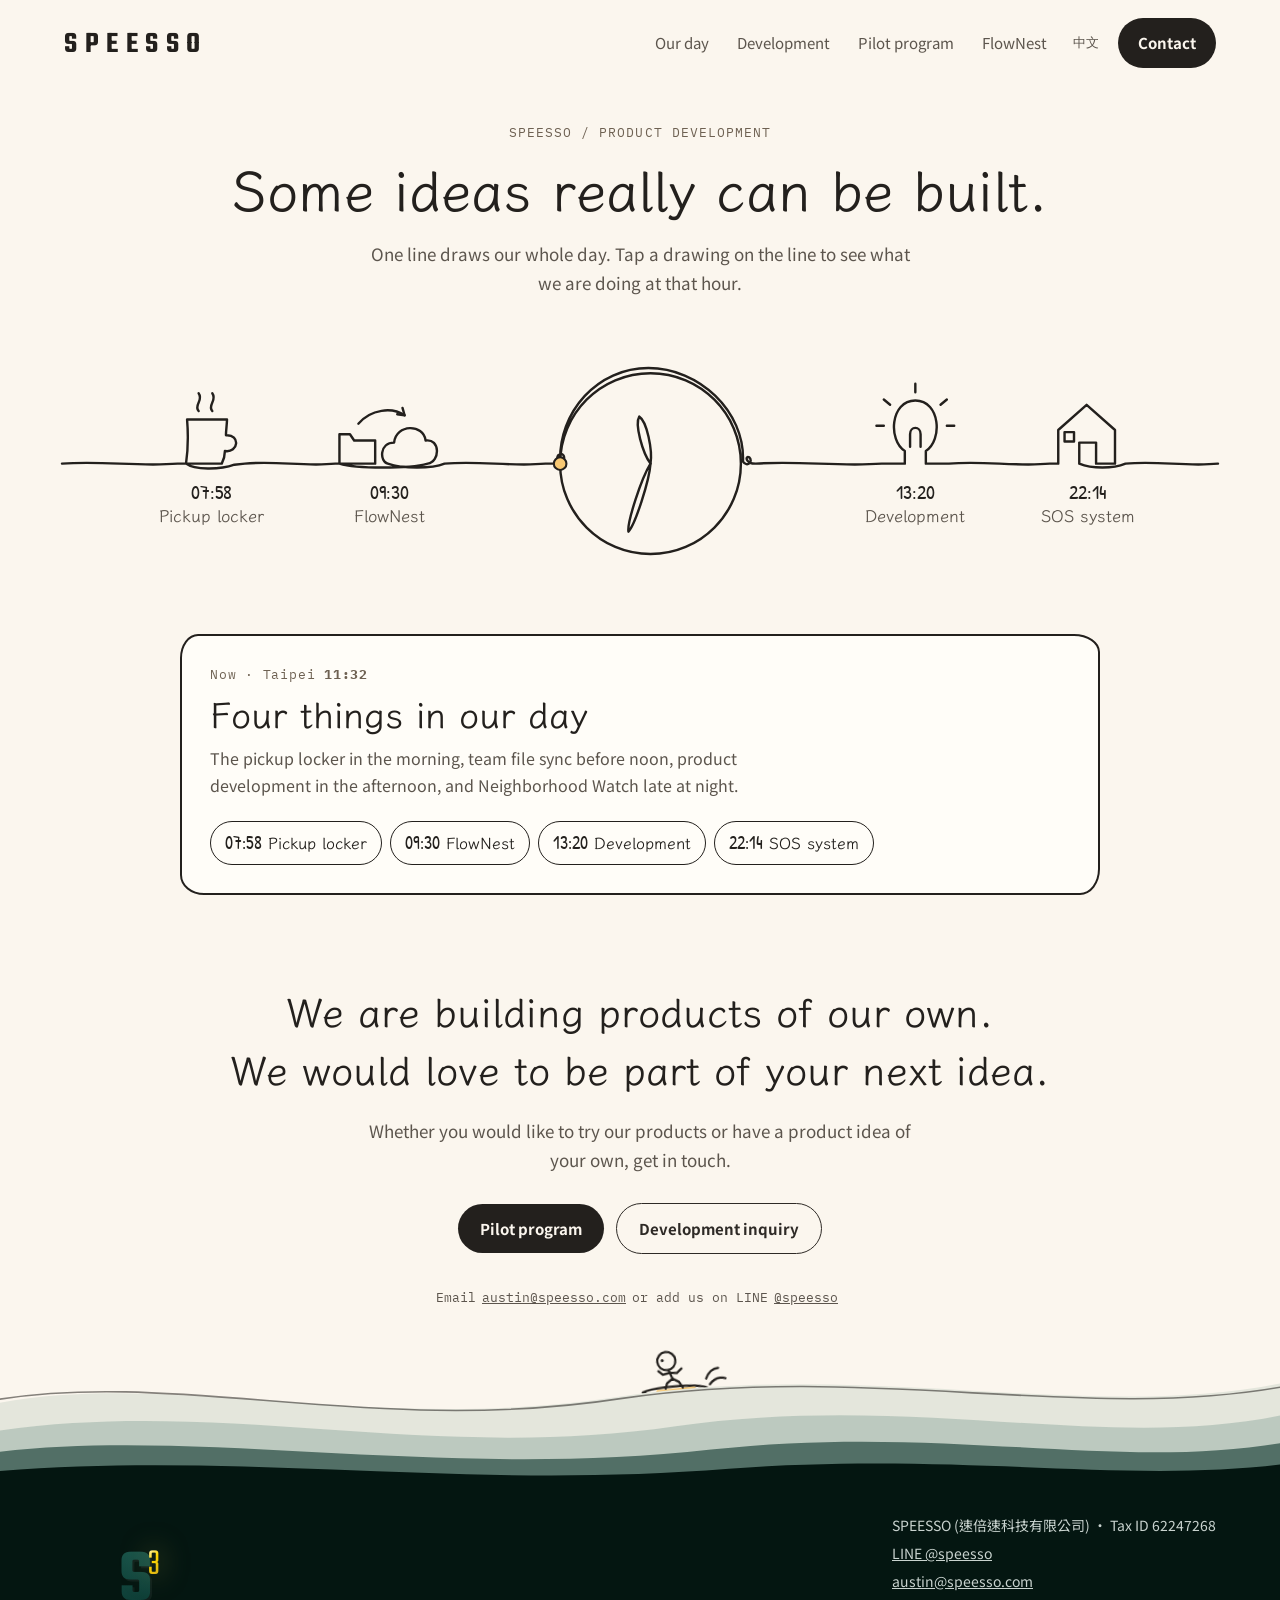
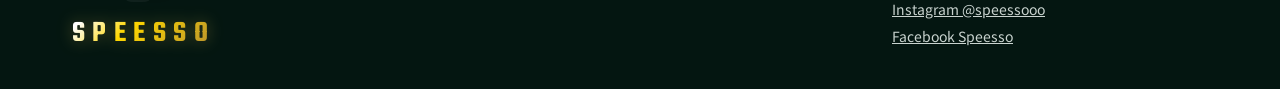
==== commit d9a5da0d: "修正手機版首頁第二排小圖左右顛倒（中英文） 由右往左那一排改成倒著畫同一筆畫，圖案不再翻面。  Co-Authored-By: Claude Opus 5.5 <noreply@anthropic.c" ====
--- a/en/index.html
+++ b/en/index.html
@@ -343,16 +343,22 @@
   var ORDER = ['locker', 'flownest', 'dev', 'sos'];
 
   function n(v) { return (Math.round(v * 10) / 10).toString(); }
-  // 把小圖的指令放到 (ox, oy)；mirror＝由右往左走
-  function place(gl, ox, oy, mirror, skipM) {
-    var s = '';
-    gl.c.forEach(function (cmd, k) {
+  // 把小圖的指令放到 (ox, oy)；reverse＝這一排由右往左走（見 reversed）
+  // 反向走同一個圖：圖案不翻面，只把筆畫順序倒過來（由 (W,0) 進、從 (0,0) 出）
+  function reversed(c) {
+    var pts = c.map(function (cmd) { return [cmd[cmd.length - 2], cmd[cmd.length - 1]]; }), out = [['M'].concat(pts[pts.length - 1])];
+    for (var k = c.length - 1; k > 0; k--) {
+      var cmd = c[k], prev = pts[k - 1];
+      out.push(cmd[0] === 'C' ? ['C', cmd[3], cmd[4], cmd[1], cmd[2], prev[0], prev[1]] : ['L', prev[0], prev[1]]);
+    }
+    return out;
+  }
+  function place(gl, ox, oy, reverse, skipM) {
+    var s = '', c = reverse ? (gl._rev || (gl._rev = reversed(gl.c))) : gl.c;
+    c.forEach(function (cmd, k) {
       if (k === 0 && skipM) return;
       var out = [cmd[0]];
-      for (var i = 1; i < cmd.length; i += 2) {
-        var x = cmd[i], y = cmd[i + 1];
-        out.push(n(ox + (mirror ? gl.W - x : x)), n(oy + y));
-      }
+      for (var i = 1; i < cmd.length; i += 2) out.push(n(ox + cmd[i]), n(oy + cmd[i + 1]));
       s += (k ? ' ' : '') + out[0] + out.slice(1).join(' ');
     });
     return s;
@@ -401,7 +407,7 @@
     var extras = el('g', { class: 'x' }, svg);
     ORDER.forEach(function (k) {
       var b = boxes[k], gl = G[ITEMS[k].g], gx = el('g', { 'data-k': k }, extras);
-      var detail = el('g', { transform: 'translate(' + b.x + ' ' + b.y + ')' + (b.mirror ? ' translate(' + gl.W + ' 0) scale(-1 1)' : '') }, gx);
+      var detail = el('g', { transform: 'translate(' + b.x + ' ' + b.y + ')' }, gx);   // 細節不翻面
       detail.innerHTML = gl.x || '';
       var lb = el('g', { class: 'lbl' }, gx);
       el('text', { class: 'tm', x: b.x + gl.W / 2, y: b.y + 34 }, lb).textContent = ITEMS[k].t;
--- a/assets/site.css
+++ b/assets/site.css
@@ -316,3 +316,12 @@
 .quota dd.todo { font-family: var(--sans); font-weight: 400; font-size: 15px; }
 
 @media (prefers-reduced-motion: reduce) { * { transition: none !important; animation: none !important; } }
+
+/* 頁尾上方的起伏（米白 → 淡灰綠 → 灰綠 → 品牌深綠）。上線版由 build_launch.py 在各頁 footer 前插入同一段 SVG；首頁 L8 自帶 */
+.foot-wave { display: block; width: 100%; height: clamp(90px, 10vw, 170px); margin-bottom: -2px; position: relative; z-index: 1; }
+.foot-wave .w1 { fill: #E4E6DC; }
+.foot-wave .w2 { fill: #9DB2A8; opacity: .55; }
+.foot-wave .w3 { fill: #2F5249; opacity: .75; }
+.foot-wave .front { fill: var(--speesso-forest); }
+.foot-wave .edge { fill: none; stroke: var(--ink); stroke-width: 1.6; stroke-linecap: round; opacity: .55; vector-effect: non-scaling-stroke; }
+.foot-wave + .footer .wrap { padding-top: 28px; }
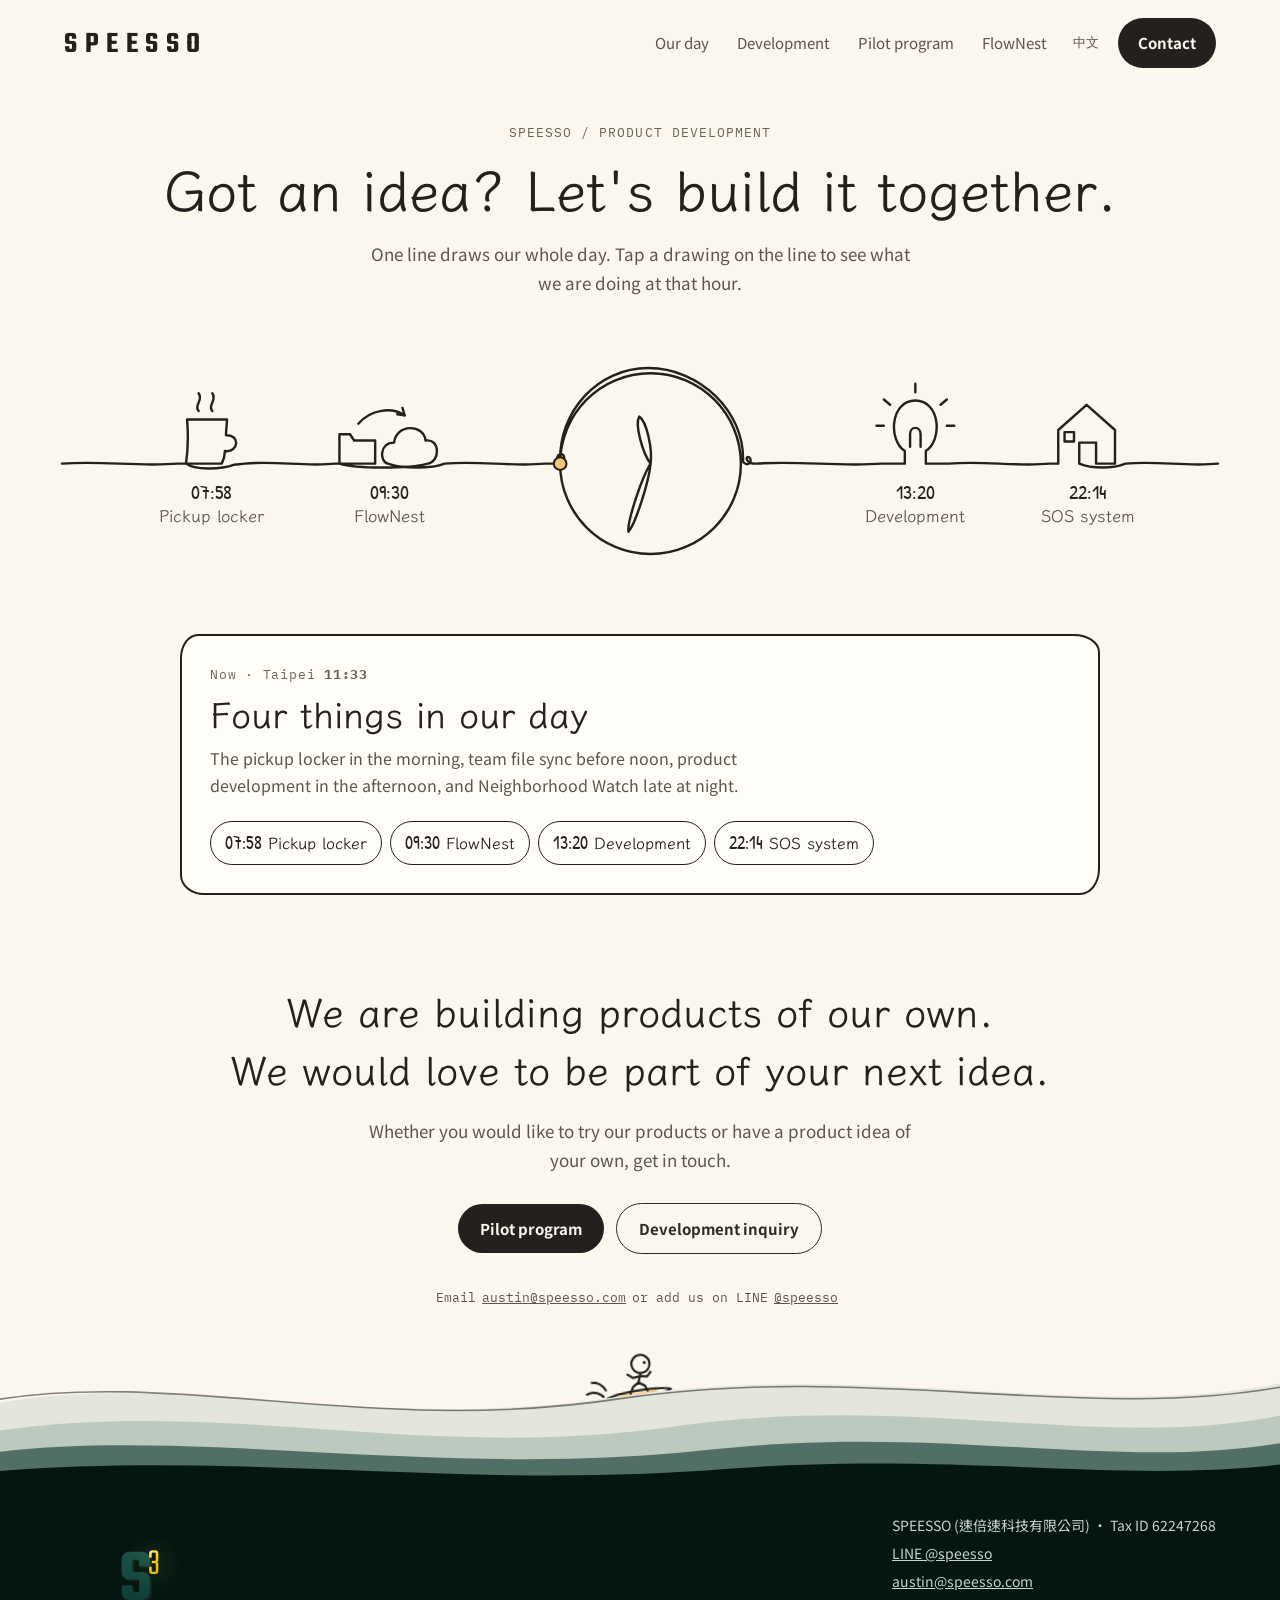
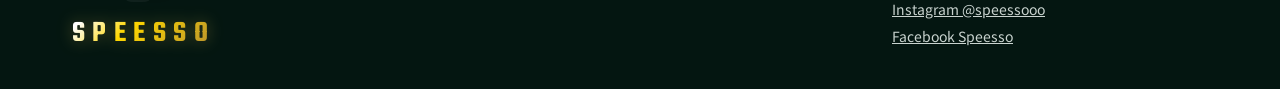
==== commit f2308f57: "首頁標題改為「有想法，我們一起做出來吧～」（中英文） 頁尾起伏的顏色改成可覆寫的變數，顯示不變。  Co-Authored-By: Claude Opus 5.5 <noreply@anthropic" ====
--- a/en/index.html
+++ b/en/index.html
@@ -154,7 +154,7 @@
 <main>
   <section class="wrap kv">
     <p class="eyebrow">SPEESSO / PRODUCT DEVELOPMENT</p>
-    <h1><span class="ph">Some ideas</span> <span class="ph">really can be built.</span></h1>
+    <h1><span class="ph">Got an idea?</span> <span class="ph">Let's build it together.</span></h1>
     <p class="sub">One line draws our whole day. Tap a drawing on the line to see what we are doing at that hour.</p>
   </section>
 
--- a/assets/site.css
+++ b/assets/site.css
@@ -317,11 +317,11 @@
 
 @media (prefers-reduced-motion: reduce) { * { transition: none !important; animation: none !important; } }
 
-/* 頁尾上方的起伏（米白 → 淡灰綠 → 灰綠 → 品牌深綠）。上線版由 build_launch.py 在各頁 footer 前插入同一段 SVG；首頁 L8 自帶 */
+/* 頁尾上方的起伏（米白 → 淡灰綠 → 灰綠 → 品牌深綠；頁面配色不同時用 --wave-1～4、--wave-edge 覆寫）。上線版由 build_launch.py 在各頁 footer 前插入同一段 SVG；首頁 L8 自帶 */
 .foot-wave { display: block; width: 100%; height: clamp(90px, 10vw, 170px); margin-bottom: -2px; position: relative; z-index: 1; }
-.foot-wave .w1 { fill: #E4E6DC; }
-.foot-wave .w2 { fill: #9DB2A8; opacity: .55; }
-.foot-wave .w3 { fill: #2F5249; opacity: .75; }
-.foot-wave .front { fill: var(--speesso-forest); }
-.foot-wave .edge { fill: none; stroke: var(--ink); stroke-width: 1.6; stroke-linecap: round; opacity: .55; vector-effect: non-scaling-stroke; }
+.foot-wave .w1 { fill: var(--wave-1, #E4E6DC); }
+.foot-wave .w2 { fill: var(--wave-2, #9DB2A8); opacity: var(--wave-2o, .55); }
+.foot-wave .w3 { fill: var(--wave-3, #2F5249); opacity: var(--wave-3o, .75); }
+.foot-wave .front { fill: var(--wave-4, var(--speesso-forest)); }
+.foot-wave .edge { fill: none; stroke: var(--wave-edge, var(--ink)); stroke-width: 1.6; stroke-linecap: round; opacity: .55; vector-effect: non-scaling-stroke; }
 .foot-wave + .footer .wrap { padding-top: 28px; }
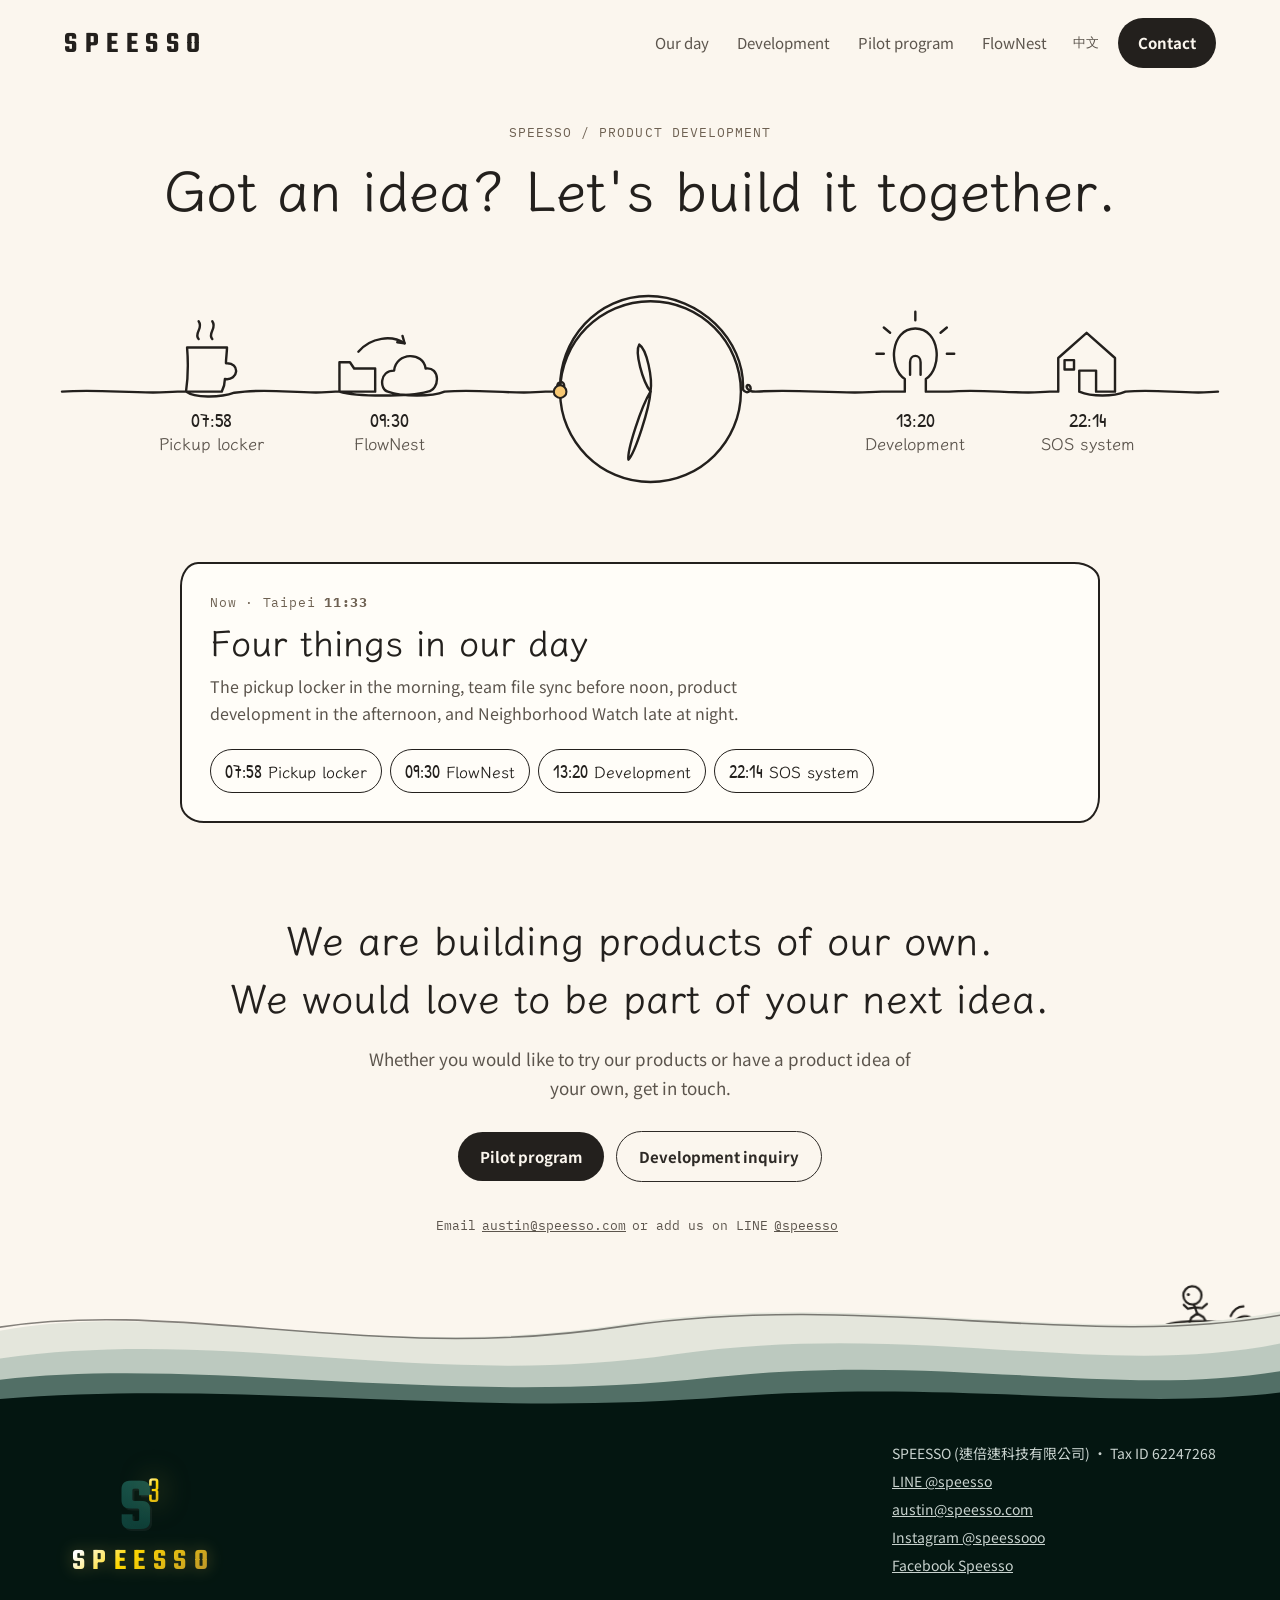
==== commit 7ac1a7c5: "首頁拿掉標題下的說明句，手機版標題與線條多留間距（中英文） Co-Authored-By: Claude Opus 5.5 <noreply@anthropic.com>" ====
--- a/en/index.html
+++ b/en/index.html
@@ -31,6 +31,7 @@
   .kv .sub { margin: 14px auto 0; max-width: 560px; font-size: 17px; color: var(--ink-2); }
 
   .line-wrap { max-width: 1180px; margin: 0 auto; padding: 8px 12px 0; }
+  @media (max-width: 640px) { .line-wrap { padding-top: 22px; } }
   #line { display: block; width: 100%; height: auto; overflow: visible; -webkit-tap-highlight-color: transparent; }
   #line .ln { fill: none; stroke: var(--ink-c); stroke-width: 2.3; stroke-linecap: round; stroke-linejoin: round; }
   #line .main { transition: stroke-dashoffset 3s cubic-bezier(.45, .05, .35, 1); }
@@ -155,7 +156,6 @@
   <section class="wrap kv">
     <p class="eyebrow">SPEESSO / PRODUCT DEVELOPMENT</p>
     <h1><span class="ph">Got an idea?</span> <span class="ph">Let's build it together.</span></h1>
-    <p class="sub">One line draws our whole day. Tap a drawing on the line to see what we are doing at that hour.</p>
   </section>
 
   <section id="story">
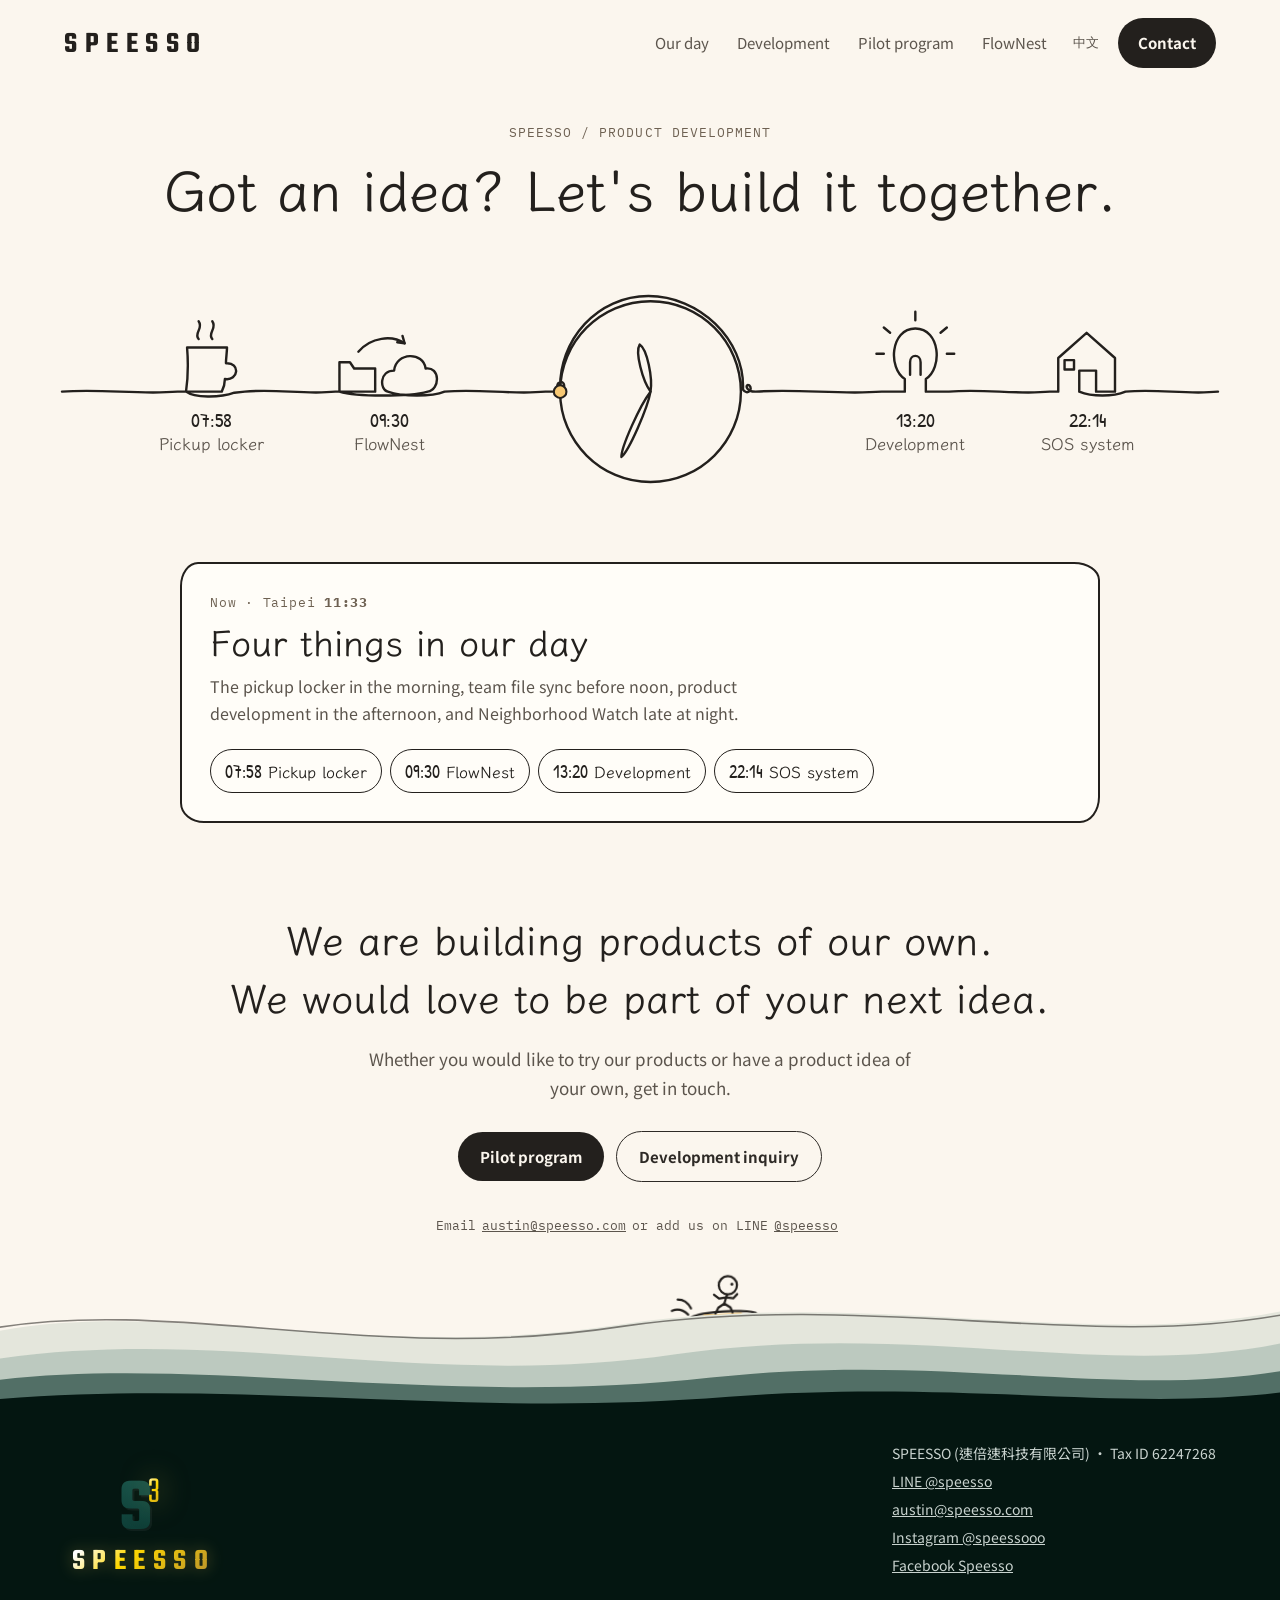
==== commit a1739a67: "首頁手機版排列：取餐櫃移到第一排，線走的順序與由左往右讀一致（中英文） Co-Authored-By: Claude Opus 5.5 <noreply@anthropic.com>" ====
--- a/en/index.html
+++ b/en/index.html
@@ -367,11 +367,12 @@
   function link(x1, y, x2) { var d = x2 - x1; return ' C' + n(x1 + d * .35) + ' ' + n(y - 3) + ' ' + n(x1 + d * .65) + ' ' + n(y + 3) + ' ' + n(x2) + ' ' + n(y); }
 
   // 版面：桌機一排；手機蛇行三排
+  // 手機：由右往左的那一排只放一個圖，線走的順序和由左往右讀的順序才會一致（07:58 → 09:30 → 13:20 → 22:14）
   var LAYOUT = {
     wide: { vb: '-20 -150 1100 285', rows: [{ y: 0, dir: 1, x0: -20, x1: 1080, items: [['locker', 90], ['flownest', 240], ['clock', 440], ['dev', 760], ['sos', 920]] }] },
     narrow: { vb: '-24 -116 410 590', rows: [
-      { y: 0, dir: 1, x0: -24, x1: 330, items: [['clock', 82]] },
-      { y: 230, dir: -1, x0: 330, x1: 30, items: [['flownest', 206], ['locker', 46]] },
+      { y: 0, dir: 1, x0: -24, x1: 330, items: [['clock', 0], ['locker', 244]] },
+      { y: 230, dir: -1, x0: 330, x1: 30, items: [['flownest', 128]] },
       { y: 410, dir: 1, x0: 30, x1: 386, items: [['dev', 62], ['sos', 226]] }
     ] }
   };
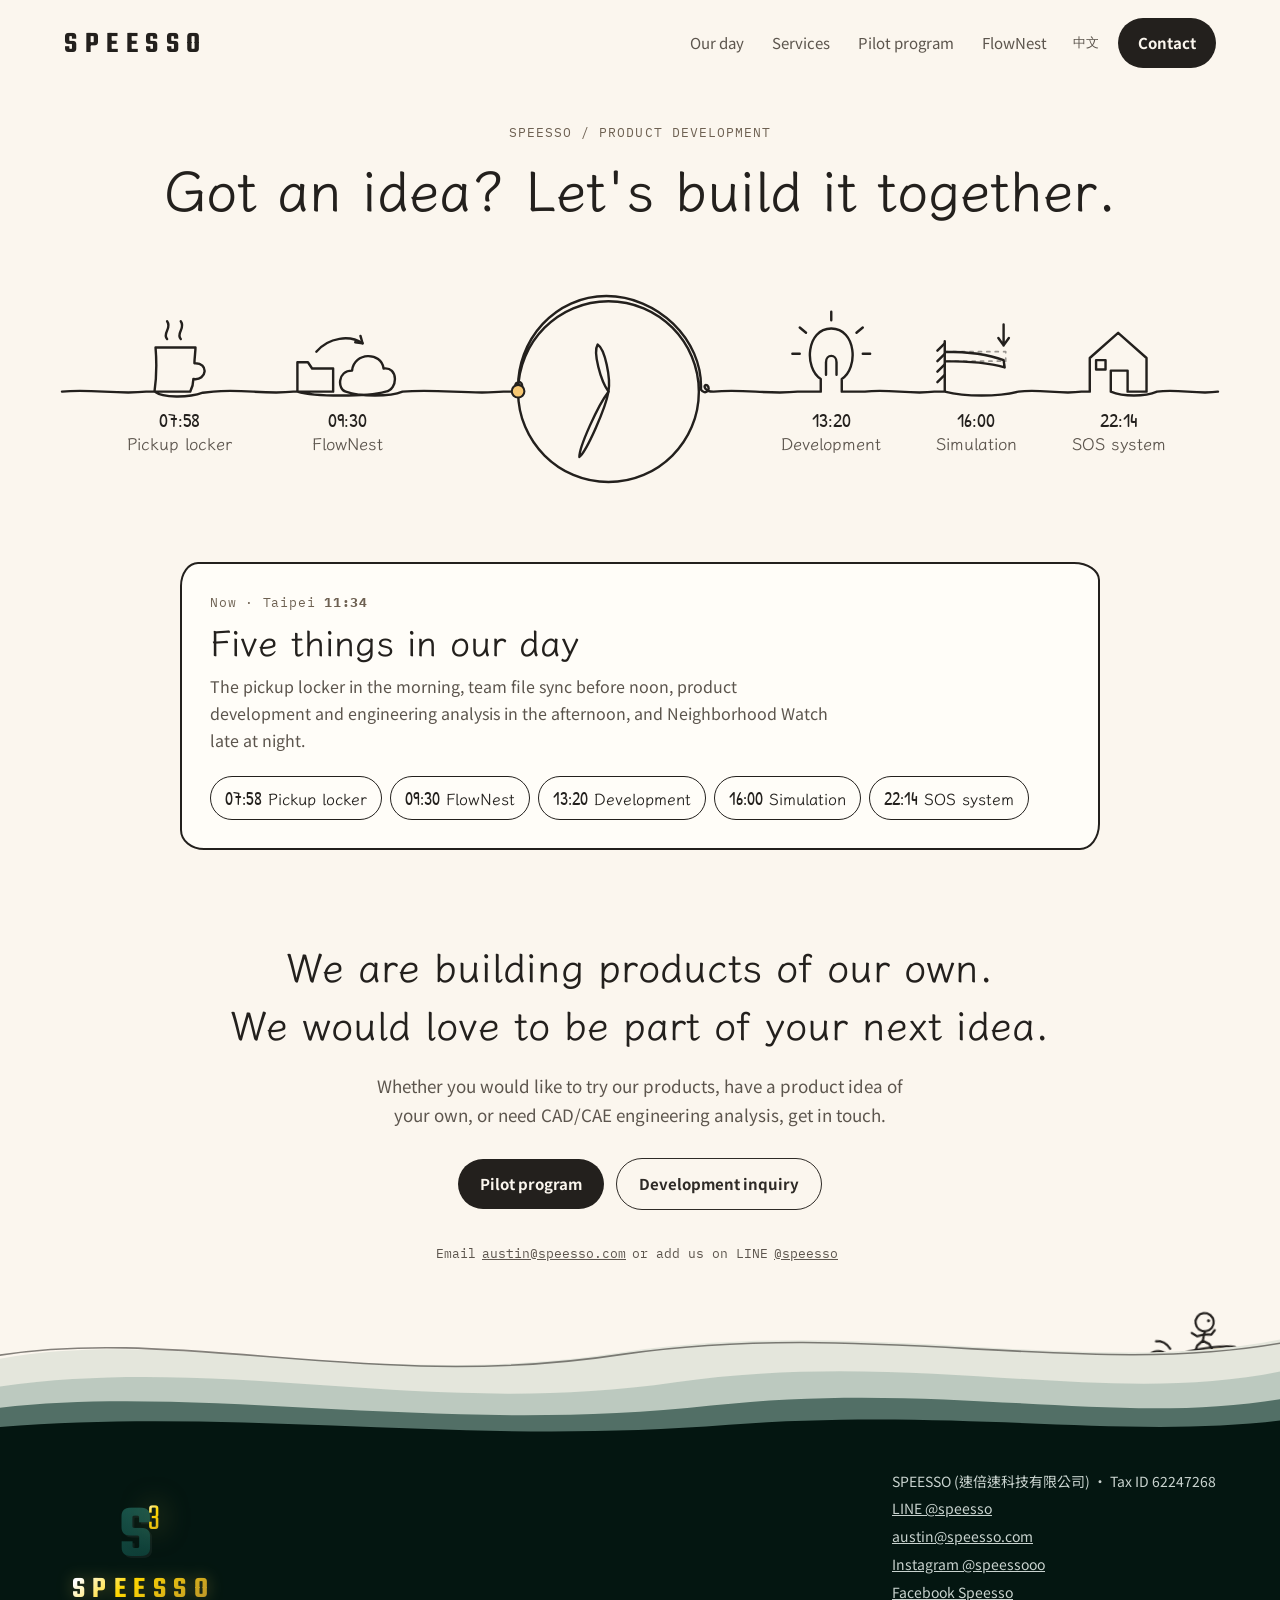
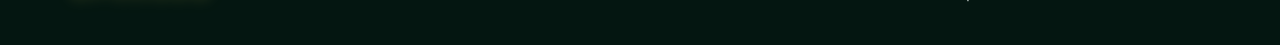
==== commit 62cc619b: "新增服務項目頁（產品設計開發、CAD／CAE 工程分析、合作方式與流程，中英文）；各頁選單改連到服務項目，首頁面板加「看服務項目」 Co-Authored-By: Claude Opus 5.5 <n" ====
--- a/en/index.html
+++ b/en/index.html
@@ -4,7 +4,7 @@
 <meta charset="utf-8">
 <meta name="viewport" content="width=device-width, initial-scale=1">
 <title>SPEESSO | Product Development</title>
-<meta name="description" content="SPEESSO is a product development company. We build our own smart pickup locker, Neighborhood Watch SOS System and FlowNest team file sync, and help companies with mechanical design, electronics and prototyping.">
+<meta name="description" content="SPEESSO is a product development company. We build our own smart pickup locker, Neighborhood Watch SOS System and FlowNest team file sync, and help companies with mechanical design, electronics, prototyping and CAD/CAE engineering analysis.">
 <link rel="preconnect" href="https://fonts.googleapis.com">
 <link rel="preconnect" href="https://fonts.gstatic.com" crossorigin>
 <link href="https://fonts.googleapis.com/css2?family=LXGW+WenKai+TC&family=Patrick+Hand&family=Noto+Sans+TC:wght@400;700&family=IBM+Plex+Mono:wght@400;600&family=Teko:wght@600&display=swap" rel="stylesheet">
@@ -18,7 +18,7 @@
 <meta property="og:type" content="website">
 <meta property="og:url" content="https://speesso.com/en/">
 <style>
-  /* L8：一筆畫 — 一條線從左邊進來，畫出咖啡杯、資料夾與雲、鬧鐘、燈泡、房子，再從右邊出去。
+  /* L8：一筆畫 — 一條線從左邊進來，畫出咖啡杯、資料夾與雲、鬧鐘、燈泡、懸臂梁、房子，再從右邊出去。
      點線上的小圖：金色筆尖沿著線走過去、那一段畫上螢光筆、鬧鐘指針走到那個時刻，下方說明面板把小圖放大重畫一次並逐步說明。
      手機：同一條線改成蛇行三排。系統「減少動態」：不畫線、不走動，直接顯示。 */
   :root { --ink-c: #23201D; --hl: #F7C873; --hand: 'LXGW WenKai TC', 'Noto Sans TC', serif; --hnum: 'Patrick Hand', 'LXGW WenKai TC', sans-serif; --ease: cubic-bezier(.2, .7, .1, 1); }
@@ -59,6 +59,9 @@
   .wv { animation: wv 1.8s ease-out infinite; opacity: 0; }
   .wv.b { animation-delay: .6s; }
   @keyframes wv { 0% { opacity: 1; } 100% { opacity: 0; } }
+  .load { animation: load 1.6s ease-in-out infinite; }
+  @keyframes load { 0%, 100% { transform: translateY(-3px); } 50% { transform: translateY(2px); } }
+  #line .ghost, .big .ghost { stroke-dasharray: 3 5; stroke-width: 1.6; opacity: .45; }
 
   /* 說明面板 */
   .panel { max-width: 920px; margin: 28px auto 0; padding: 28px; border: 2px solid var(--ink-c); border-radius: 18px 26px 20px 24px / 24px 18px 26px 20px; background: #FFFDF8; scroll-margin-top: 12px; }
@@ -143,7 +146,7 @@
     <a class="logo" href="#">SPEESSO</a>
     <div class="nav-links">
       <a class="hide-md" href="#story">Our day</a>
-      <a class="hide-md" href="#dev">Development</a>
+      <a class="hide-md" href="services.html">Services</a>
       <a class="hide-md" href="partners.html">Pilot program</a>
       <a class="hide-md" href="#flownest">FlowNest</a>
       <a class="lang" href="../" lang="zh-Hant" hreflang="zh-Hant">中文</a>
@@ -164,12 +167,13 @@
     <div class="panel" id="panel" aria-live="polite">
       <div class="intro-card on" id="intro">
         <p class="when">Now · Taipei <b id="now-t">--:--</b></p>
-        <h2>Four things in our day</h2>
-        <p class="desc">The pickup locker in the morning, team file sync before noon, product development in the afternoon, and Neighborhood Watch late at night.</p>
+        <h2>Five things in our day</h2>
+        <p class="desc">The pickup locker in the morning, team file sync before noon, product development and engineering analysis in the afternoon, and Neighborhood Watch late at night.</p>
         <div class="picks">
           <button class="pick" type="button" data-go="locker"><b>07:58</b>Pickup locker</button>
           <button class="pick" type="button" data-go="flownest"><b>09:30</b>FlowNest</button>
           <button class="pick" type="button" data-go="dev"><b>13:20</b>Development</button>
+          <button class="pick" type="button" data-go="cae"><b>16:00</b>Simulation</button>
           <button class="pick" type="button" data-go="sos"><b>22:14</b>SOS system</button>
         </div>
       </div>
@@ -233,7 +237,30 @@
           <p class="fact">Not just our ideas. Yours too.</p>
           <div class="acts">
             <a class="btn btn-ink" href="mailto:austin@speesso.com">Tell us about your idea</a>
-            <a class="btn btn-line" href="https://line.me/R/ti/p/@speesso">Add us on LINE</a>
+            <a class="btn btn-line" href="services.html#dev">See our services</a>
+            <button class="replay" type="button">↻ Draw again</button>
+          </div>
+        </div>
+      </article>
+
+      <article class="item" id="p-cae" data-steps="4" data-g="beam">
+        <svg class="big" aria-hidden="true"></svg>
+        <div>
+          <p class="when">16:00 · Afternoon · Simulation</p>
+          <h2>CAD/CAE Engineering Analysis</h2>
+          <p class="line">Simulate first, then prototype.</p>
+          <p class="desc">Before tooling, prototyping or installation, we use 3D models and simulation to check strength, vibration, flow and temperature. We also work as consultants, reviewing models and analysis results with your design team.</p>
+          <ol class="steps">
+            <li><div>Structural analysis (FEA)<span>Strength, deformation, natural frequencies and bolted joints</span></div></li>
+            <li><div>Flow analysis (CFD)<span>Pressure drop, velocity distribution, mixing uniformity and baffle design</span></div></li>
+            <li><div>Thermal analysis<span>Heat conduction and thermal stress</span></div></li>
+            <li><div>CAD modeling &amp; design review<span>3D modeling, model revisions and analysis reports</span></div></li>
+          </ol>
+          <p class="spec">We work in SOLIDWORKS Simulation and Flow Simulation, on an hourly consulting basis or as a one-off analysis.</p>
+          <p class="fact">Confirm the design works before prototyping and tooling.</p>
+          <div class="acts">
+            <a class="btn btn-ink" href="mailto:austin@speesso.com">Ask about analysis</a>
+            <a class="btn btn-line" href="services.html#cae">See our services</a>
             <button class="replay" type="button">↻ Draw again</button>
           </div>
         </div>
@@ -265,7 +292,7 @@
 
   <section class="wrap close" id="contact">
     <h2 class="big2">We are building products of our own.<br>We would love to be part of your next idea.</h2>
-    <p class="sub">Whether you would like to try our products or have a product idea of your own, get in touch.</p>
+    <p class="sub">Whether you would like to try our products, have a product idea of your own, or need CAD/CAE engineering analysis, get in touch.</p>
     <div class="acts">
       <a class="btn btn-ink" href="partners.html">Pilot program</a>
       <a class="btn btn-line" href="mailto:austin@speesso.com">Development inquiry</a>
@@ -331,6 +358,8 @@
     clock: { W: 200, clock: true, c: [['M', 0, 0], ['L', 14, 0], ['C', 20, -4, 18, -10, 14, -9], ['C', 10, -8, 11, -2, 14, 0], ['C', 14, -47.5, 52.5, -86, 100, -86], ['C', 147.5, -86, 186, -47.5, 186, 0], ['C', 186, 47.5, 147.5, 86, 100, 86], ['C', 52.5, 86, 14, 47.5, 14, 0], ['C', 12, -50, 50, -91, 98, -91], ['C', 146, -91, 190, -50, 188, -2], ['C', 192, 4, 198, -2, 194, -6], ['C', 190, -8, 190, 0, 200, 0]] },
     bulb: { W: 64, c: [['M', 0, 0], ['L', 22, 0], ['L', 22, -12], ['C', 6, -22, 8, -60, 32, -60], ['C', 56, -60, 58, -22, 42, -12], ['L', 42, 0], ['L', 64, 0]],
             x: '<path class="ln" d="M27 -16 L27 -28 C27 -36 37 -36 37 -28 L37 -16"/><g class="ray"><path class="ln" d="M32 -68 v-8 M8 -56 l-6 -5 M56 -56 l6 -5 M2 -36 h-7 M62 -36 h7"/></g>' },
+    beam: { W: 80, c: [['M', 0, 0], ['L', 10, 0], ['L', 10, -48], ['L', 10, -38], ['C', 30, -38, 50, -36, 66, -30], ['L', 67, -23], ['C', 50, -28, 30, -29, 10, -29], ['L', 10, 0], ['C', 30, 5, 60, 5, 80, 0]],
+            x: '<path class="ln ghost" d="M10 -38 H68 V-29 H10"/><path class="ln" d="M10 -46 l-7 7 M10 -36 l-7 7 M10 -26 l-7 7 M10 -16 l-7 7"/><g class="load"><path class="ln" d="M66 -64 v20 M66 -44 l-5 -7 M66 -44 l5 -7"/></g>' },
     house: { W: 72, c: [['M', 0, 0], ['L', 8, 0], ['L', 8, -32], ['L', 35, -56], ['L', 62, -32], ['L', 62, 0], ['L', 44, 0], ['L', 44, -20], ['L', 28, -20], ['L', 28, 0], ['C', 40, 5, 60, 5, 72, 0]],
              x: '<rect class="ln" x="14" y="-30" width="9" height="9"/><g class="wv"><path class="ln" d="M68 -44 a10 10 0 0 1 0 14"/></g><g class="wv b"><path class="ln" d="M74 -50 a18 18 0 0 1 0 26"/></g>' }
   };
@@ -338,9 +367,10 @@
     locker: { g: 'cup', t: '07:58', name: 'Pickup locker' },
     flownest: { g: 'sync', t: '09:30', name: 'FlowNest' },
     dev: { g: 'bulb', t: '13:20', name: 'Development' },
+    cae: { g: 'beam', t: '16:00', name: 'Simulation' },
     sos: { g: 'house', t: '22:14', name: 'SOS system' }
   };
-  var ORDER = ['locker', 'flownest', 'dev', 'sos'];
+  var ORDER = ['locker', 'flownest', 'dev', 'cae', 'sos'];
 
   function n(v) { return (Math.round(v * 10) / 10).toString(); }
   // 把小圖的指令放到 (ox, oy)；reverse＝這一排由右往左走（見 reversed）
@@ -369,11 +399,11 @@
   // 版面：桌機一排；手機蛇行三排
   // 手機：由右往左的那一排只放一個圖，線走的順序和由左往右讀的順序才會一致（07:58 → 09:30 → 13:20 → 22:14）
   var LAYOUT = {
-    wide: { vb: '-20 -150 1100 285', rows: [{ y: 0, dir: 1, x0: -20, x1: 1080, items: [['locker', 90], ['flownest', 240], ['clock', 440], ['dev', 760], ['sos', 920]] }] },
+    wide: { vb: '-20 -150 1100 285', rows: [{ y: 0, dir: 1, x0: -20, x1: 1080, items: [['locker', 60], ['flownest', 200], ['clock', 400], ['dev', 680], ['cae', 810], ['sos', 950]] }] },
     narrow: { vb: '-24 -116 410 590', rows: [
       { y: 0, dir: 1, x0: -24, x1: 330, items: [['clock', 0], ['locker', 244]] },
       { y: 230, dir: -1, x0: 330, x1: 30, items: [['flownest', 128]] },
-      { y: 410, dir: 1, x0: 30, x1: 386, items: [['dev', 62], ['sos', 226]] }
+      { y: 410, dir: 1, x0: 30, x1: 386, items: [['dev', 40], ['cae', 150], ['sos', 280]] }
     ] }
   };
 
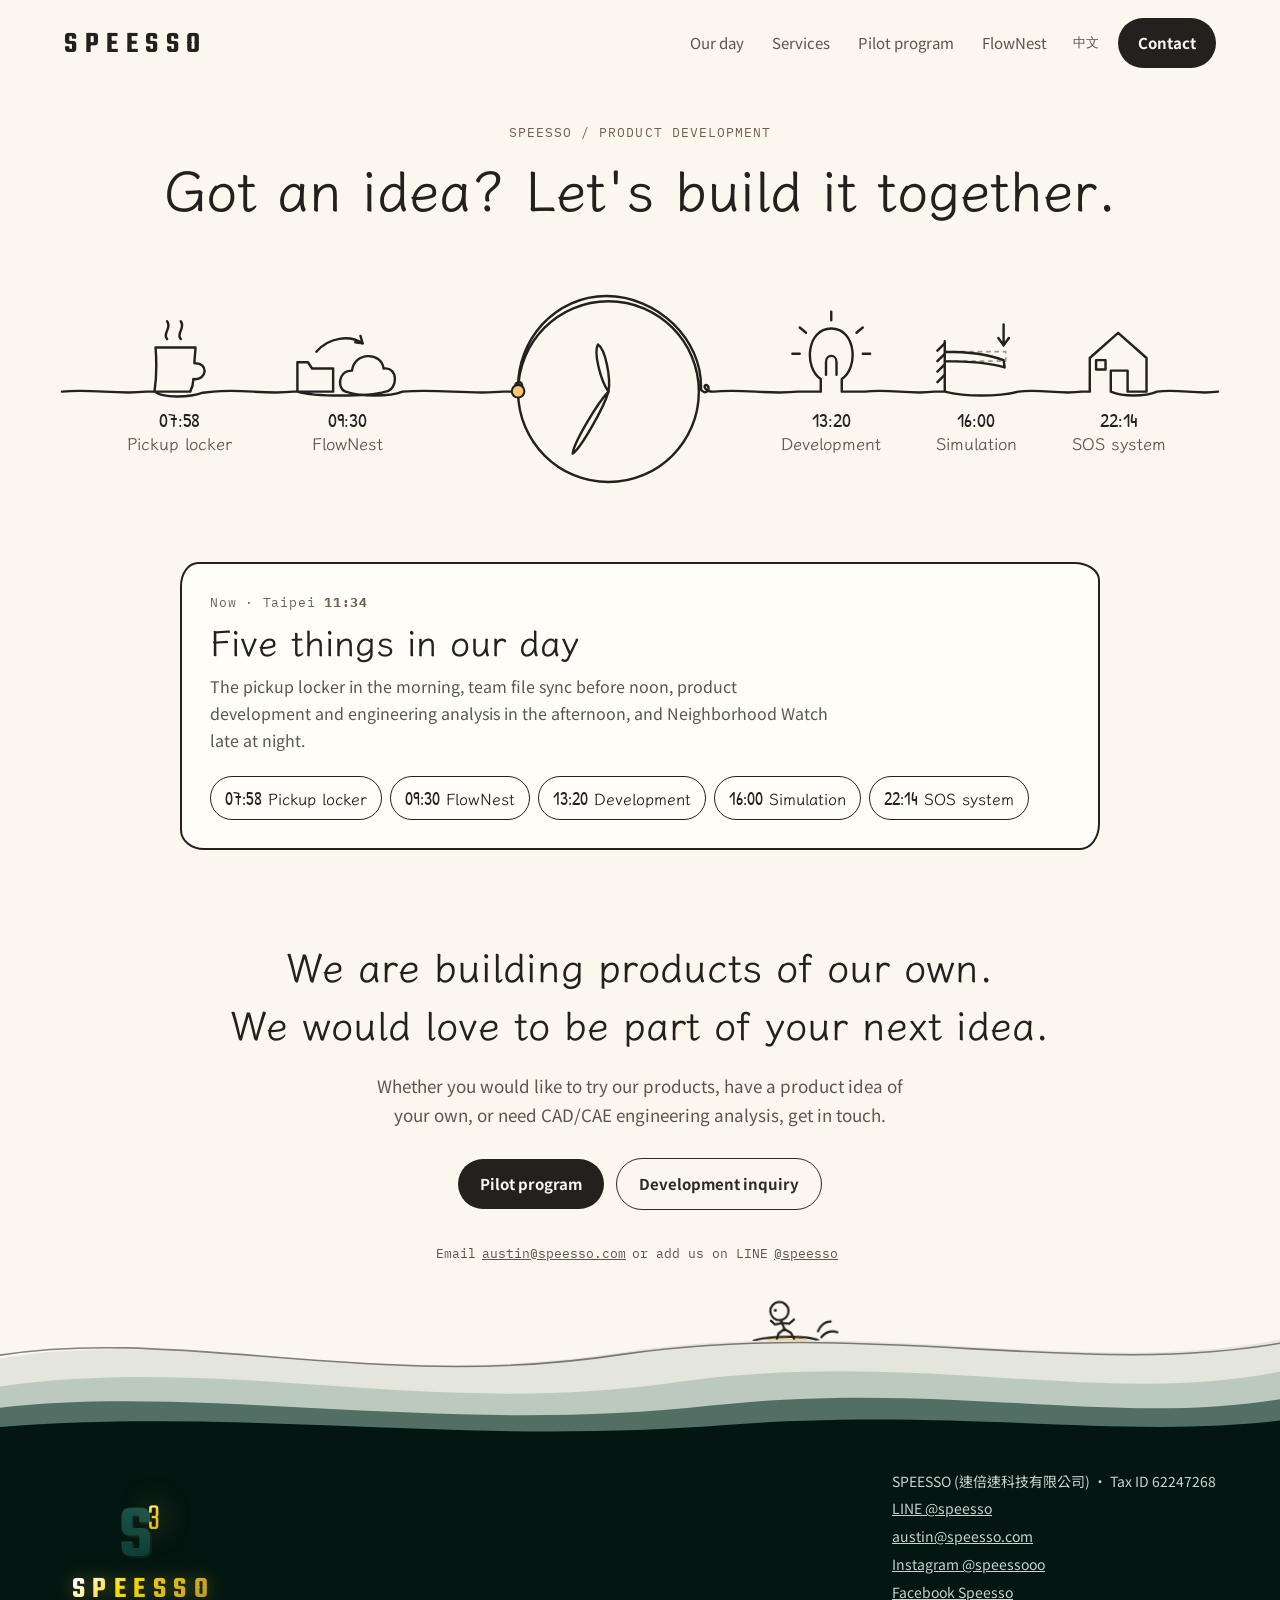
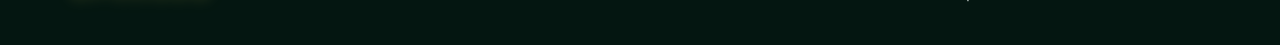
==== commit 9645b1aa: "SEO：各頁標題與說明加關鍵字、canonical、分享預覽圖、結構化資料（公司、服務、軟體、麵包屑、常見問題），新增 sitemap.xml 與 robots.txt Co-Authored-By:" ====
--- a/en/index.html
+++ b/en/index.html
@@ -3,8 +3,8 @@
 <head>
 <meta charset="utf-8">
 <meta name="viewport" content="width=device-width, initial-scale=1">
-<title>SPEESSO | Product Development</title>
-<meta name="description" content="SPEESSO is a product development company. We build our own smart pickup locker, Neighborhood Watch SOS System and FlowNest team file sync, and help companies with mechanical design, electronics, prototyping and CAD/CAE engineering analysis.">
+<title>SPEESSO | Product Development &amp; CAD/CAE Engineering Analysis</title>
+<meta name="description" content="SPEESSO is a product development company in Taiwan: mechanical design, electronics, prototyping and CAD/CAE engineering analysis (FEA, CFD, thermal).">
 <link rel="preconnect" href="https://fonts.googleapis.com">
 <link rel="preconnect" href="https://fonts.gstatic.com" crossorigin>
 <link href="https://fonts.googleapis.com/css2?family=LXGW+WenKai+TC&family=Patrick+Hand&family=Noto+Sans+TC:wght@400;700&family=IBM+Plex+Mono:wght@400;600&family=Teko:wght@600&display=swap" rel="stylesheet">
@@ -13,8 +13,8 @@
 <link rel="alternate" hreflang="zh-Hant" href="https://speesso.com/">
 <link rel="alternate" hreflang="en" href="https://speesso.com/en/">
 <link rel="alternate" hreflang="x-default" href="https://speesso.com/">
-<meta property="og:title" content="SPEESSO | Product Development">
-<meta property="og:description" content="SPEESSO builds a smart pickup locker, a Neighborhood Watch SOS System and FlowNest team file sync, and helps companies with mechanical design, electronics and prototyping.">
+<meta property="og:title" content="SPEESSO | Product Development &amp; CAD/CAE Engineering Analysis">
+<meta property="og:description" content="SPEESSO is a product development company in Taiwan: mechanical design, electronics, prototyping and CAD/CAE engineering analysis (FEA, CFD, thermal).">
 <meta property="og:type" content="website">
 <meta property="og:url" content="https://speesso.com/en/">
 <style>
@@ -138,6 +138,15 @@
   @keyframes hop { 0% { transform: none; } 40% { transform: translateY(-22px) rotate(-12deg); } 100% { transform: none; } }
   @media (prefers-reduced-motion: reduce) { * { animation: none !important; transition-duration: .01s !important; } }
 </style>
+<link rel="canonical" href="https://speesso.com/en/">
+<meta property="og:site_name" content="SPEESSO">
+<meta property="og:locale" content="en_US">
+<meta property="og:locale:alternate" content="zh_TW">
+<meta property="og:image" content="https://speesso.com/assets/og/og-en.png">
+<meta property="og:image:width" content="1200">
+<meta property="og:image:height" content="630">
+<meta name="twitter:card" content="summary_large_image">
+<script type="application/ld+json">{"@context":"https://schema.org","@graph":[{"@type":"Organization","@id":"https://speesso.com/#org","name":"速倍速科技有限公司","alternateName":["SPEESSO","Speesso"],"url":"https://speesso.com/","email":"austin@speesso.com","taxID":"62247268","address":{"@type":"PostalAddress","addressCountry":"TW"},"sameAs":["https://www.instagram.com/speessooo/","https://www.facebook.com/profile.php?id=61586292744102","https://line.me/R/ti/p/@speesso"],"knowsAbout":["產品設計開發","機構設計","電子控制","原型開發","CAD","CAE","FEA","CFD","熱分析","SOLIDWORKS Simulation","SOLIDWORKS Flow Simulation"]},{"@type":"WebSite","@id":"https://speesso.com/#website","url":"https://speesso.com/","name":"SPEESSO","alternateName":"速倍速科技","publisher":{"@id":"https://speesso.com/#org"},"inLanguage":["zh-Hant","en"]},{"@type":"WebPage","@id":"https://speesso.com/en/#webpage","url":"https://speesso.com/en/","name":"SPEESSO | Product Development & CAD/CAE Engineering Analysis","description":"SPEESSO is a product development company in Taiwan: mechanical design, electronics, prototyping and CAD/CAE engineering analysis (FEA, CFD, thermal).","inLanguage":"en","isPartOf":{"@id":"https://speesso.com/#website"},"about":{"@id":"https://speesso.com/#org"}}]}</script>
 </head>
 <body>
 
